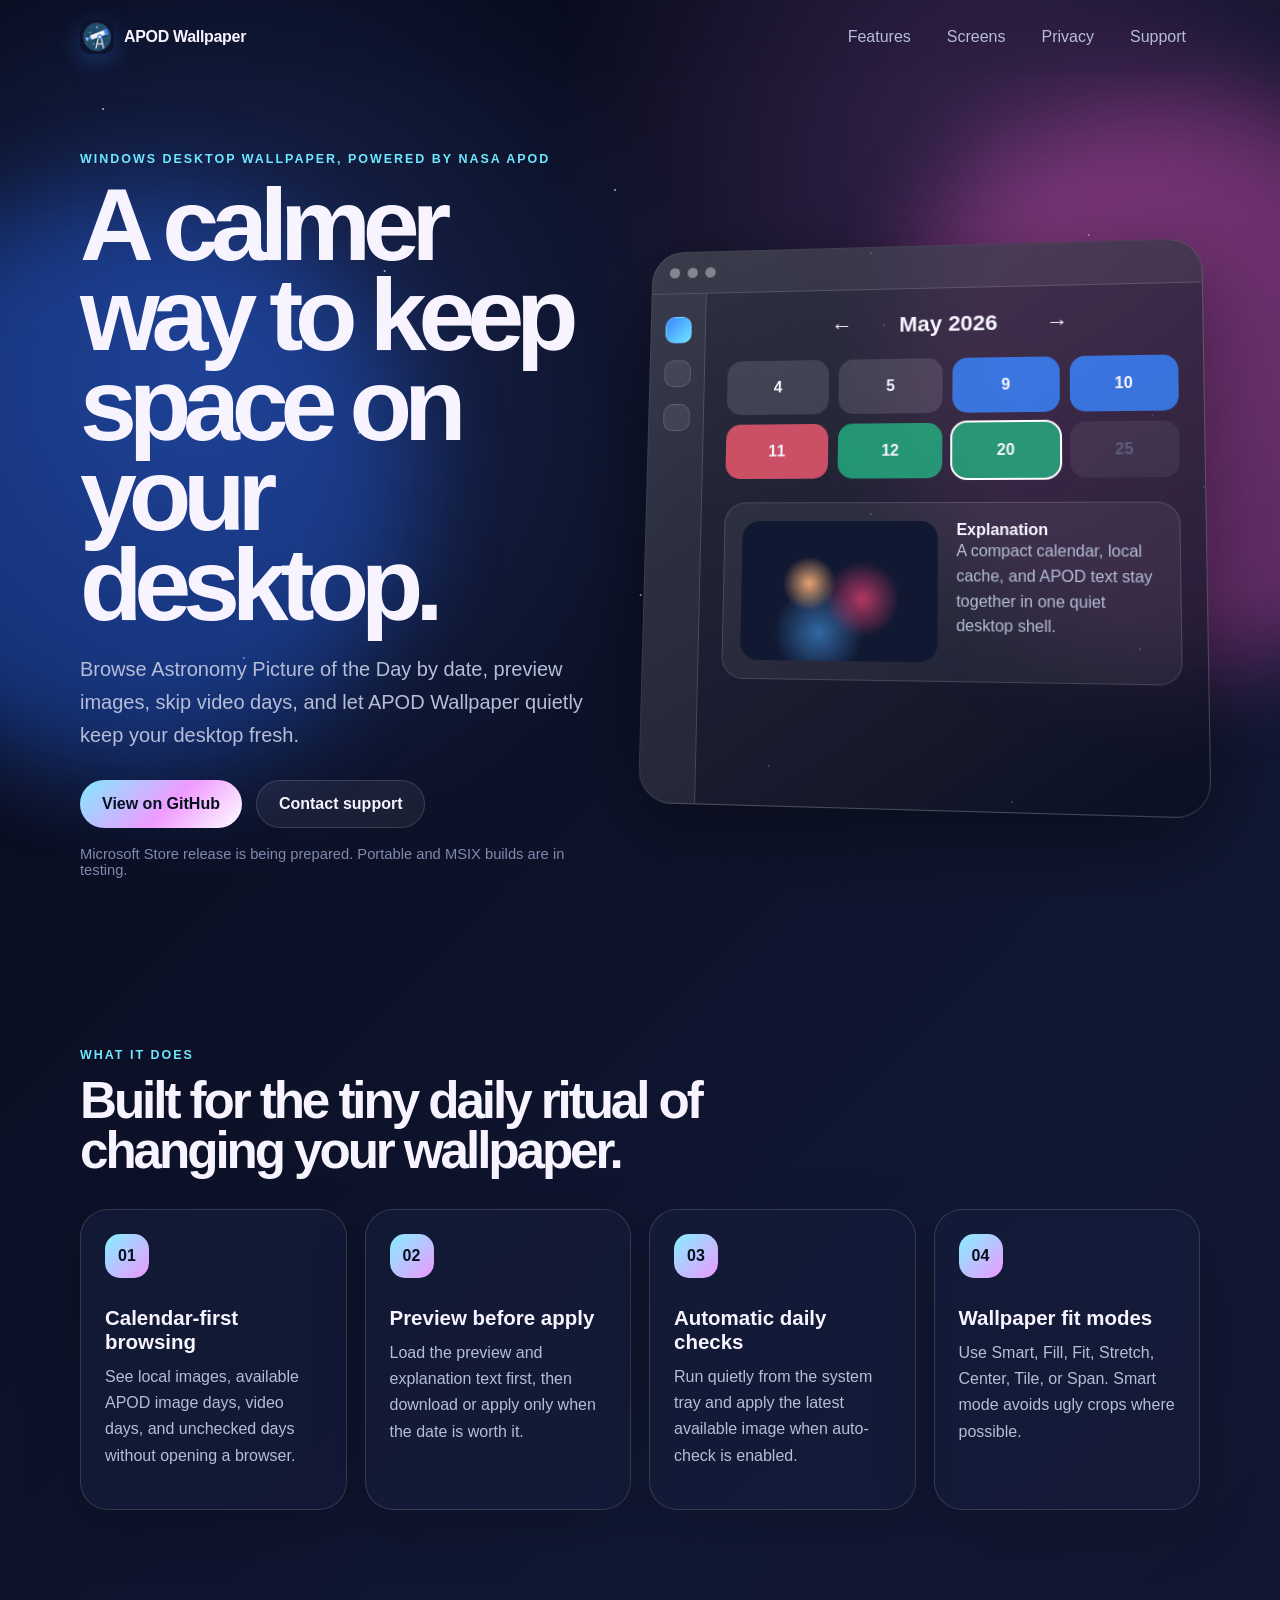
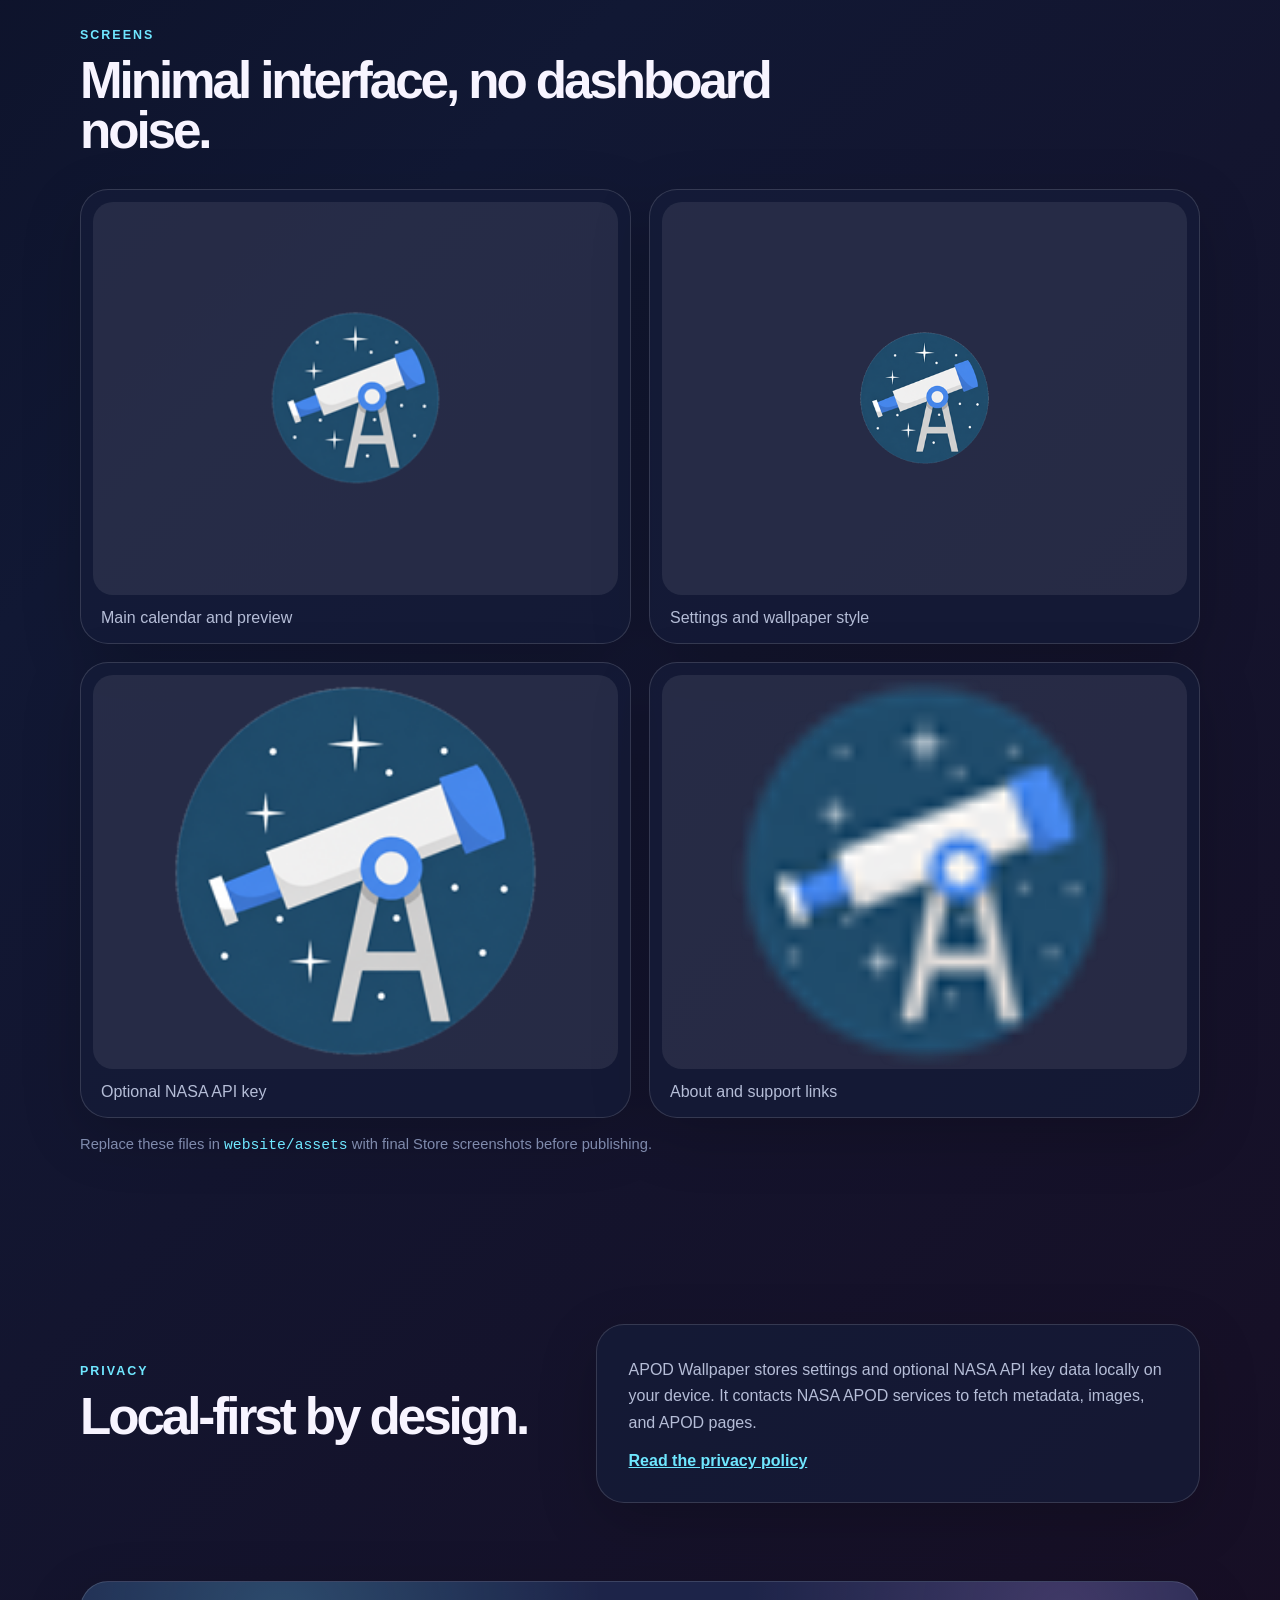
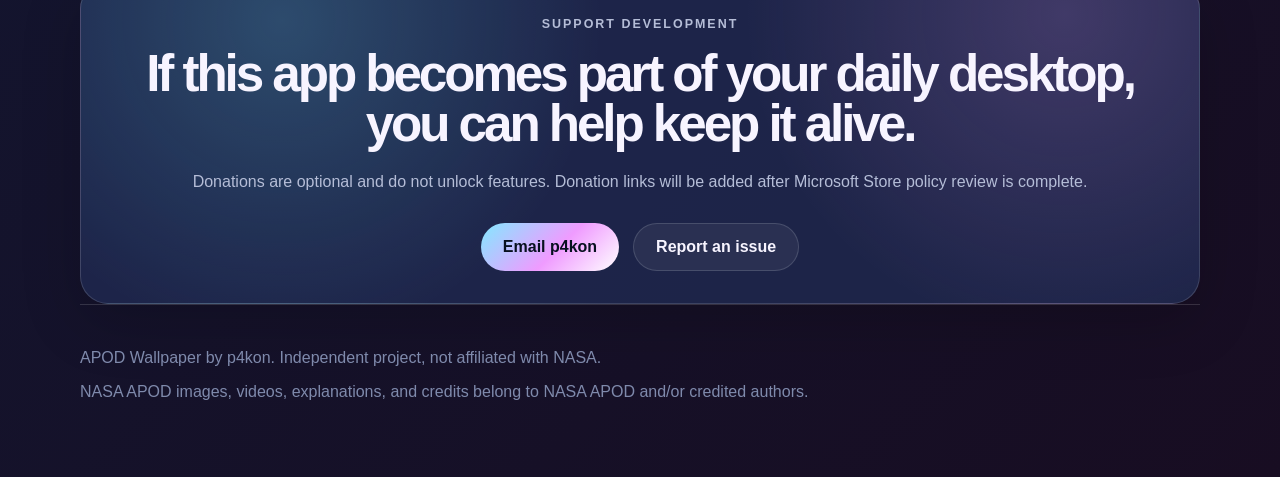
==== website/index.html @ d49de087 "Add APOD Wallpaper landing page" ====
<!doctype html>
<html lang="en">
<head>
  <meta charset="utf-8">
  <meta name="viewport" content="width=device-width, initial-scale=1">
  <meta name="description" content="APOD Wallpaper is a compact Windows app for previewing, downloading, and applying NASA Astronomy Picture of the Day images as desktop wallpaper.">
  <meta name="theme-color" content="#090d1f">
  <title>APOD Wallpaper by p4kon</title>
  <link rel="icon" href="assets/app-icon.png">
  <link rel="stylesheet" href="styles.css">
</head>
<body>
  <div class="sky" aria-hidden="true">
    <span class="star star-a"></span>
    <span class="star star-b"></span>
    <span class="star star-c"></span>
    <span class="nebula nebula-blue"></span>
    <span class="nebula nebula-rose"></span>
  </div>

  <header class="site-header">
    <a class="brand" href="#top" aria-label="APOD Wallpaper home">
      <img src="assets/app-icon.png" alt="" width="34" height="34">
      <span>APOD Wallpaper</span>
    </a>
    <nav class="nav" aria-label="Primary navigation">
      <a href="#features">Features</a>
      <a href="#screens">Screens</a>
      <a href="#privacy">Privacy</a>
      <a href="#support">Support</a>
    </nav>
  </header>

  <main id="top">
    <section class="hero section">
      <div class="hero-copy">
        <p class="eyebrow">Windows desktop wallpaper, powered by NASA APOD</p>
        <h1>A calmer way to keep space on your desktop.</h1>
        <p class="lead">
          Browse Astronomy Picture of the Day by date, preview images, skip video days,
          and let APOD Wallpaper quietly keep your desktop fresh.
        </p>
        <div class="actions">
          <a class="button primary" href="https://github.com/p4kon/apod_wallpaper">View on GitHub</a>
          <a class="button ghost" href="mailto:p4kon1@gmail.com?subject=APOD%20Wallpaper%20support">Contact support</a>
        </div>
        <p class="microcopy">Microsoft Store release is being prepared. Portable and MSIX builds are in testing.</p>
      </div>

      <div class="app-preview" aria-label="APOD Wallpaper app preview">
        <div class="window-chrome">
          <span></span><span></span><span></span>
        </div>
        <div class="mock-app">
          <aside>
            <span class="nav-dot active"></span>
            <span class="nav-dot"></span>
            <span class="nav-dot"></span>
          </aside>
          <section class="mock-content">
            <div class="month-row">
              <span>&larr;</span>
              <strong>May 2026</strong>
              <span>&rarr;</span>
            </div>
            <div class="calendar-grid" aria-hidden="true">
              <span class="day muted">4</span>
              <span class="day muted">5</span>
              <span class="day blue">9</span>
              <span class="day blue">10</span>
              <span class="day red">11</span>
              <span class="day green">12</span>
              <span class="day green selected">20</span>
              <span class="day future">25</span>
            </div>
            <div class="preview-card">
              <div class="preview-image"></div>
              <div>
                <b>Explanation</b>
                <p>A compact calendar, local cache, and APOD text stay together in one quiet desktop shell.</p>
              </div>
            </div>
          </section>
        </div>
      </div>
    </section>

    <section id="features" class="section feature-section">
      <div class="section-heading">
        <p class="eyebrow">What it does</p>
        <h2>Built for the tiny daily ritual of changing your wallpaper.</h2>
      </div>
      <div class="features">
        <article>
          <span class="icon">01</span>
          <h3>Calendar-first browsing</h3>
          <p>See local images, available APOD image days, video days, and unchecked days without opening a browser.</p>
        </article>
        <article>
          <span class="icon">02</span>
          <h3>Preview before apply</h3>
          <p>Load the preview and explanation text first, then download or apply only when the date is worth it.</p>
        </article>
        <article>
          <span class="icon">03</span>
          <h3>Automatic daily checks</h3>
          <p>Run quietly from the system tray and apply the latest available image when auto-check is enabled.</p>
        </article>
        <article>
          <span class="icon">04</span>
          <h3>Wallpaper fit modes</h3>
          <p>Use Smart, Fill, Fit, Stretch, Center, Tile, or Span. Smart mode avoids ugly crops where possible.</p>
        </article>
      </div>
    </section>

    <section id="screens" class="section screenshots">
      <div class="section-heading">
        <p class="eyebrow">Screens</p>
        <h2>Minimal interface, no dashboard noise.</h2>
      </div>
      <div class="screen-grid">
        <figure>
          <img src="assets/screenshot-main.png" alt="APOD Wallpaper calendar screen">
          <figcaption>Main calendar and preview</figcaption>
        </figure>
        <figure>
          <img src="assets/screenshot-settings.png" alt="APOD Wallpaper settings screen">
          <figcaption>Settings and wallpaper style</figcaption>
        </figure>
        <figure>
          <img src="assets/screenshot-api-key.png" alt="NASA API key dialog">
          <figcaption>Optional NASA API key</figcaption>
        </figure>
        <figure>
          <img src="assets/screenshot-about.png" alt="About screen">
          <figcaption>About and support links</figcaption>
        </figure>
      </div>
      <p class="microcopy">Replace these files in <code>website/assets</code> with final Store screenshots before publishing.</p>
    </section>

    <section id="privacy" class="section split">
      <div>
        <p class="eyebrow">Privacy</p>
        <h2>Local-first by design.</h2>
      </div>
      <div class="panel">
        <p>
          APOD Wallpaper stores settings and optional NASA API key data locally on your device.
          It contacts NASA APOD services to fetch metadata, images, and APOD pages.
        </p>
        <a href="https://github.com/p4kon/apod_wallpaper/blob/main/PRIVACY.md">Read the privacy policy</a>
      </div>
    </section>

    <section id="support" class="section support-card">
      <p class="eyebrow">Support development</p>
      <h2>If this app becomes part of your daily desktop, you can help keep it alive.</h2>
      <p>
        Donations are optional and do not unlock features. Donation links will be added after
        Microsoft Store policy review is complete.
      </p>
      <div class="actions">
        <a class="button primary" href="mailto:p4kon1@gmail.com?subject=APOD%20Wallpaper">Email p4kon</a>
        <a class="button ghost" href="https://github.com/p4kon/apod_wallpaper/issues">Report an issue</a>
      </div>
    </section>
  </main>

  <footer class="footer">
    <p>APOD Wallpaper by p4kon. Independent project, not affiliated with NASA.</p>
    <p>NASA APOD images, videos, explanations, and credits belong to NASA APOD and/or credited authors.</p>
  </footer>

  <script src="main.js"></script>
</body>
</html>
---- website/styles.css ----
:root {
  color-scheme: dark;
  --bg: #070a19;
  --bg-soft: rgba(16, 22, 45, 0.78);
  --card: rgba(22, 29, 58, 0.72);
  --card-strong: rgba(30, 39, 77, 0.9);
  --text: #f7f4ff;
  --muted: #b5bdd7;
  --soft: #7f8aac;
  --line: rgba(255, 255, 255, 0.14);
  --blue: #3a86ff;
  --green: #23c18a;
  --red: #ff5d73;
  --pink: #e59af2;
  --cyan: #6fe7ff;
  --shadow: 0 26px 80px rgba(0, 0, 0, 0.4);
  --radius: 28px;
  font-family: "Segoe UI", "Aptos", "Trebuchet MS", sans-serif;
}

* {
  box-sizing: border-box;
}

html {
  scroll-behavior: smooth;
}

body {
  min-height: 100vh;
  margin: 0;
  color: var(--text);
  background:
    radial-gradient(circle at 15% 10%, rgba(78, 127, 255, 0.28), transparent 32rem),
    radial-gradient(circle at 78% 4%, rgba(231, 113, 226, 0.2), transparent 28rem),
    linear-gradient(135deg, #060817 0%, #111834 45%, #180d22 100%);
  overflow-x: hidden;
}

a {
  color: inherit;
}

.sky {
  position: fixed;
  inset: 0;
  z-index: -1;
  pointer-events: none;
  overflow: hidden;
}

.star,
.nebula {
  position: absolute;
  display: block;
}

.star {
  width: 2px;
  height: 2px;
  border-radius: 999px;
  background: white;
  box-shadow:
    22vw 18vh 0 #fff,
    40vw 9vh 0 #d9f0ff,
    61vw 24vh 0 #fff,
    77vw 14vh 0 #f8d9ff,
    86vw 42vh 0 #fff,
    11vw 61vh 0 #d9f0ff,
    52vw 73vh 0 #fff,
    93vw 78vh 0 #fff;
  animation: twinkle 4.8s ease-in-out infinite;
  opacity: 0.7;
}

.star-a { left: 8%; top: 12%; }
.star-b { left: 28%; top: 48%; animation-delay: 1.4s; }
.star-c { left: 68%; top: 28%; animation-delay: 2.2s; }

.nebula {
  width: 36rem;
  height: 36rem;
  border-radius: 999px;
  filter: blur(48px);
  opacity: 0.35;
}

.nebula-blue {
  left: -10rem;
  top: 12rem;
  background: #246bff;
}

.nebula-rose {
  right: -12rem;
  top: 6rem;
  background: #ff5ad1;
}

.site-header {
  position: sticky;
  top: 0;
  z-index: 20;
  display: flex;
  align-items: center;
  justify-content: space-between;
  width: min(1120px, calc(100% - 32px));
  margin: 0 auto;
  padding: 18px 0;
  backdrop-filter: blur(16px);
}

.brand,
.nav {
  display: flex;
  align-items: center;
}

.brand {
  gap: 10px;
  text-decoration: none;
  font-weight: 800;
  letter-spacing: -0.02em;
}

.brand img {
  border-radius: 10px;
  box-shadow: 0 8px 24px rgba(58, 134, 255, 0.28);
}

.nav {
  gap: 8px;
}

.nav a {
  padding: 9px 13px;
  color: var(--muted);
  text-decoration: none;
  border: 1px solid transparent;
  border-radius: 999px;
}

.nav a:hover {
  color: var(--text);
  border-color: var(--line);
  background: rgba(255, 255, 255, 0.06);
}

.section {
  width: min(1120px, calc(100% - 32px));
  margin: 0 auto;
  padding: 78px 0;
}

.hero {
  display: grid;
  grid-template-columns: minmax(0, 0.95fr) minmax(420px, 1.05fr);
  gap: 48px;
  align-items: center;
  min-height: calc(100vh - 82px);
}

.eyebrow {
  margin: 0 0 14px;
  color: var(--cyan);
  font-size: 0.78rem;
  font-weight: 800;
  letter-spacing: 0.16em;
  text-transform: uppercase;
}

h1,
h2,
h3,
p {
  margin-top: 0;
}

h1 {
  max-width: 760px;
  margin-bottom: 22px;
  font-size: clamp(3.2rem, 8vw, 7.4rem);
  line-height: 0.88;
  letter-spacing: -0.08em;
}

h2 {
  margin-bottom: 20px;
  font-size: clamp(2rem, 4vw, 4rem);
  line-height: 0.98;
  letter-spacing: -0.06em;
}

h3 {
  margin-bottom: 10px;
  font-size: 1.28rem;
}

.lead {
  max-width: 620px;
  color: var(--muted);
  font-size: 1.25rem;
  line-height: 1.65;
}

.actions {
  display: flex;
  flex-wrap: wrap;
  gap: 14px;
  margin-top: 28px;
}

.button {
  display: inline-flex;
  align-items: center;
  justify-content: center;
  min-height: 48px;
  padding: 0 22px;
  font-weight: 800;
  text-decoration: none;
  border-radius: 999px;
  transition: transform 180ms ease, border-color 180ms ease, background 180ms ease;
}

.button:hover {
  transform: translateY(-2px);
}

.button.primary {
  color: #07101f;
  background: linear-gradient(135deg, #83e9ff, #ef9bff 55%, #ffffff);
}

.button.ghost {
  color: var(--text);
  border: 1px solid var(--line);
  background: rgba(255, 255, 255, 0.06);
}

.microcopy {
  margin-top: 18px;
  color: var(--soft);
  font-size: 0.92rem;
}

.app-preview {
  border: 1px solid rgba(255, 255, 255, 0.16);
  border-radius: 34px;
  background:
    linear-gradient(145deg, rgba(255, 255, 255, 0.14), transparent),
    rgba(9, 12, 28, 0.68);
  box-shadow: var(--shadow);
  overflow: hidden;
  transform: perspective(900px) rotateY(-5deg) rotateX(4deg);
}

.window-chrome {
  display: flex;
  gap: 8px;
  padding: 16px 18px;
  border-bottom: 1px solid var(--line);
  background: rgba(255, 255, 255, 0.05);
}

.window-chrome span {
  width: 11px;
  height: 11px;
  border-radius: 999px;
  background: rgba(255, 255, 255, 0.38);
}

.mock-app {
  display: grid;
  grid-template-columns: 58px 1fr;
  min-height: 520px;
}

.mock-app aside {
  display: flex;
  flex-direction: column;
  gap: 18px;
  align-items: center;
  padding-top: 24px;
  border-right: 1px solid var(--line);
  background: rgba(255, 255, 255, 0.05);
}

.nav-dot {
  width: 28px;
  height: 28px;
  border-radius: 10px;
  border: 1px solid var(--line);
  background: rgba(255, 255, 255, 0.08);
}

.nav-dot.active {
  background: linear-gradient(135deg, var(--blue), var(--cyan));
}

.mock-content {
  padding: 24px;
}

.month-row {
  display: flex;
  align-items: center;
  justify-content: center;
  gap: 48px;
  margin-bottom: 22px;
  font-size: 1.4rem;
}

.calendar-grid {
  display: grid;
  grid-template-columns: repeat(4, 1fr);
  gap: 10px;
}

.day {
  display: grid;
  min-height: 56px;
  place-items: center;
  border-radius: 15px;
  font-weight: 800;
  background: rgba(255, 255, 255, 0.12);
}

.day.blue { background: rgba(58, 134, 255, 0.82); }
.day.green { background: rgba(35, 193, 138, 0.72); }
.day.red { background: rgba(255, 93, 115, 0.76); }
.day.future { color: var(--soft); opacity: 0.55; }
.day.selected { outline: 2px solid white; }

.preview-card {
  display: grid;
  grid-template-columns: 1fr 1fr;
  gap: 18px;
  margin-top: 24px;
  padding: 18px;
  border: 1px solid var(--line);
  border-radius: 22px;
  background: rgba(255, 255, 255, 0.06);
}

.preview-image {
  min-height: 140px;
  border-radius: 18px;
  background:
    radial-gradient(circle at 35% 45%, rgba(255, 180, 120, 0.9), transparent 18%),
    radial-gradient(circle at 62% 56%, rgba(255, 70, 122, 0.68), transparent 26%),
    radial-gradient(circle at 40% 80%, rgba(77, 170, 255, 0.55), transparent 28%),
    #111831;
}

.preview-card p {
  color: var(--muted);
  line-height: 1.55;
}

.section-heading {
  max-width: 760px;
  margin-bottom: 32px;
}

.features,
.screen-grid {
  display: grid;
  grid-template-columns: repeat(4, 1fr);
  gap: 18px;
}

.features article,
.panel,
.support-card,
.screen-grid figure {
  border: 1px solid var(--line);
  border-radius: var(--radius);
  background: var(--card);
  box-shadow: 0 18px 60px rgba(0, 0, 0, 0.18);
}

.features article {
  padding: 24px;
}

.features p,
.panel p,
.support-card p {
  color: var(--muted);
  line-height: 1.65;
}

.icon {
  display: inline-grid;
  width: 44px;
  height: 44px;
  margin-bottom: 28px;
  place-items: center;
  color: #07101f;
  font-weight: 900;
  border-radius: 15px;
  background: linear-gradient(135deg, #84efff, #ee98ff);
}

.screenshots {
  padding-top: 40px;
}

.screen-grid {
  grid-template-columns: repeat(2, 1fr);
}

.screen-grid figure {
  margin: 0;
  padding: 12px;
}

.screen-grid img {
  display: block;
  width: 100%;
  aspect-ratio: 4 / 3;
  object-fit: cover;
  border-radius: 20px;
  background: rgba(255, 255, 255, 0.08);
}

.screen-grid figcaption {
  padding: 14px 8px 4px;
  color: var(--muted);
}

.split {
  display: grid;
  grid-template-columns: 0.8fr 1fr;
  gap: 32px;
  align-items: center;
}

.panel,
.support-card {
  padding: 32px;
}

.panel a {
  color: var(--cyan);
  font-weight: 800;
}

.support-card {
  text-align: center;
  background:
    radial-gradient(circle at 18% 12%, rgba(111, 231, 255, 0.2), transparent 20rem),
    radial-gradient(circle at 88% 10%, rgba(229, 154, 242, 0.18), transparent 20rem),
    var(--card-strong);
}

.support-card .actions {
  justify-content: center;
}

.footer {
  width: min(1120px, calc(100% - 32px));
  margin: 0 auto;
  padding: 44px 0 60px;
  color: var(--soft);
  border-top: 1px solid var(--line);
}

code {
  color: var(--cyan);
}

@keyframes twinkle {
  0%, 100% { opacity: 0.35; transform: scale(1); }
  50% { opacity: 0.9; transform: scale(1.8); }
}

@media (max-width: 980px) {
  .hero,
  .split {
    grid-template-columns: 1fr;
  }

  .app-preview {
    transform: none;
  }

  .features {
    grid-template-columns: repeat(2, 1fr);
  }
}

@media (max-width: 720px) {
  .site-header {
    align-items: flex-start;
    gap: 12px;
    flex-direction: column;
  }

  .nav {
    flex-wrap: wrap;
  }

  .section {
    padding: 48px 0;
  }

  .hero {
    min-height: auto;
  }

  .features,
  .screen-grid {
    grid-template-columns: 1fr;
  }

  .mock-app {
    grid-template-columns: 44px 1fr;
  }

  .mock-content {
    padding: 16px;
  }

  .preview-card {
    grid-template-columns: 1fr;
  }
}

@media (prefers-reduced-motion: reduce) {
  *,
  *::before,
  *::after {
    scroll-behavior: auto !important;
    animation-duration: 0.01ms !important;
    animation-iteration-count: 1 !important;
    transition-duration: 0.01ms !important;
  }
}
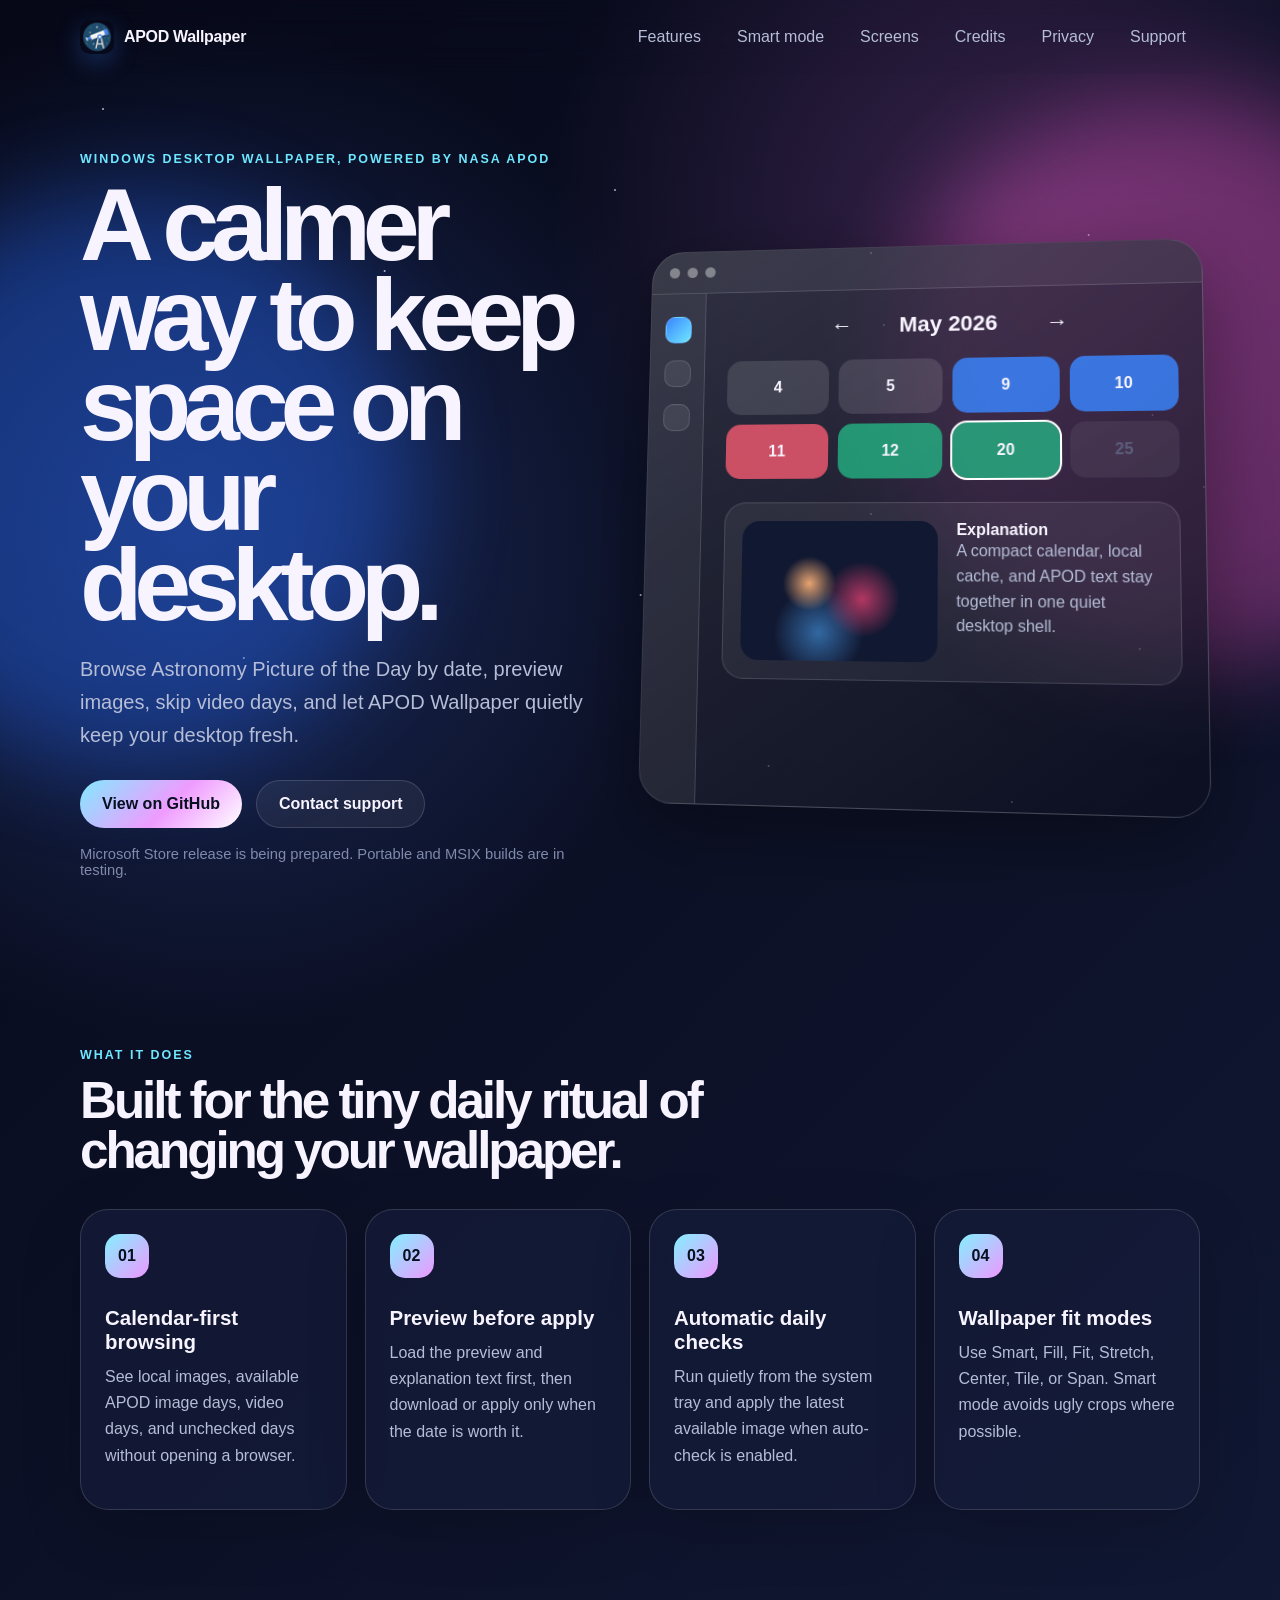
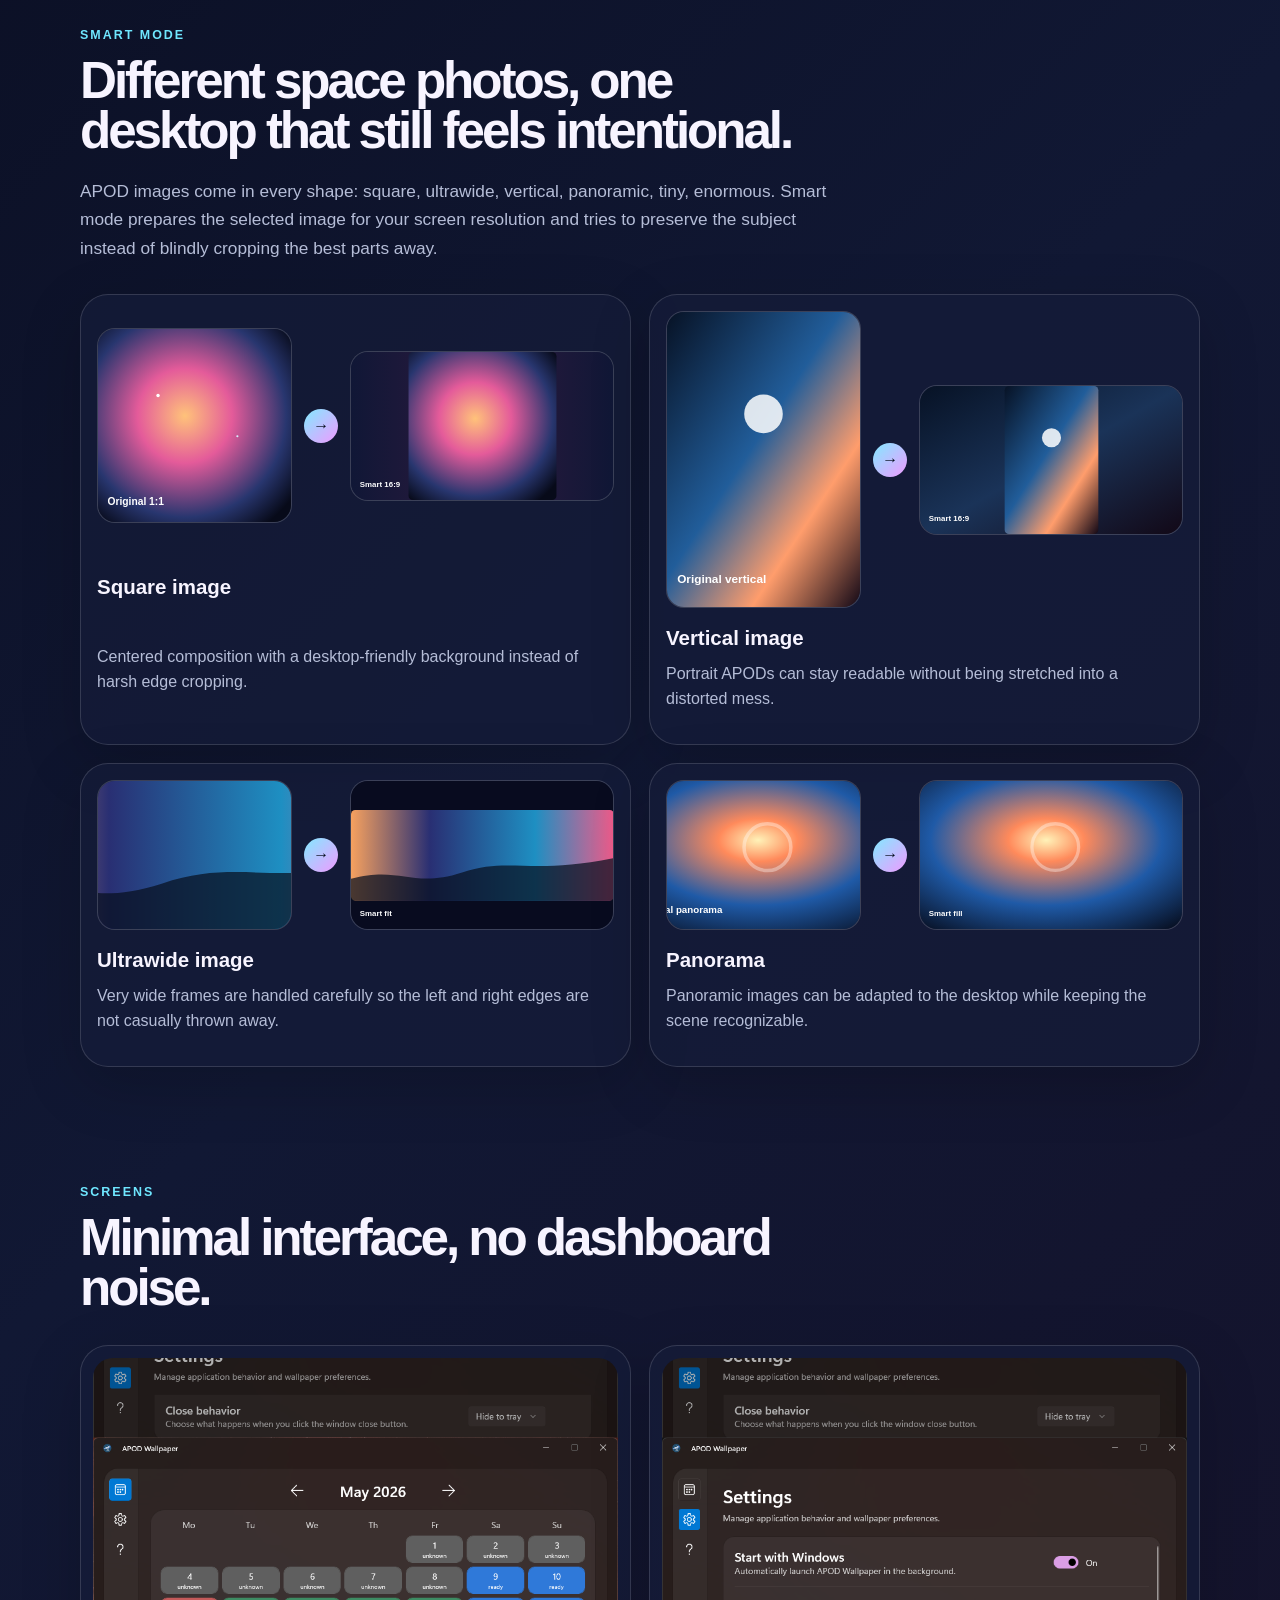
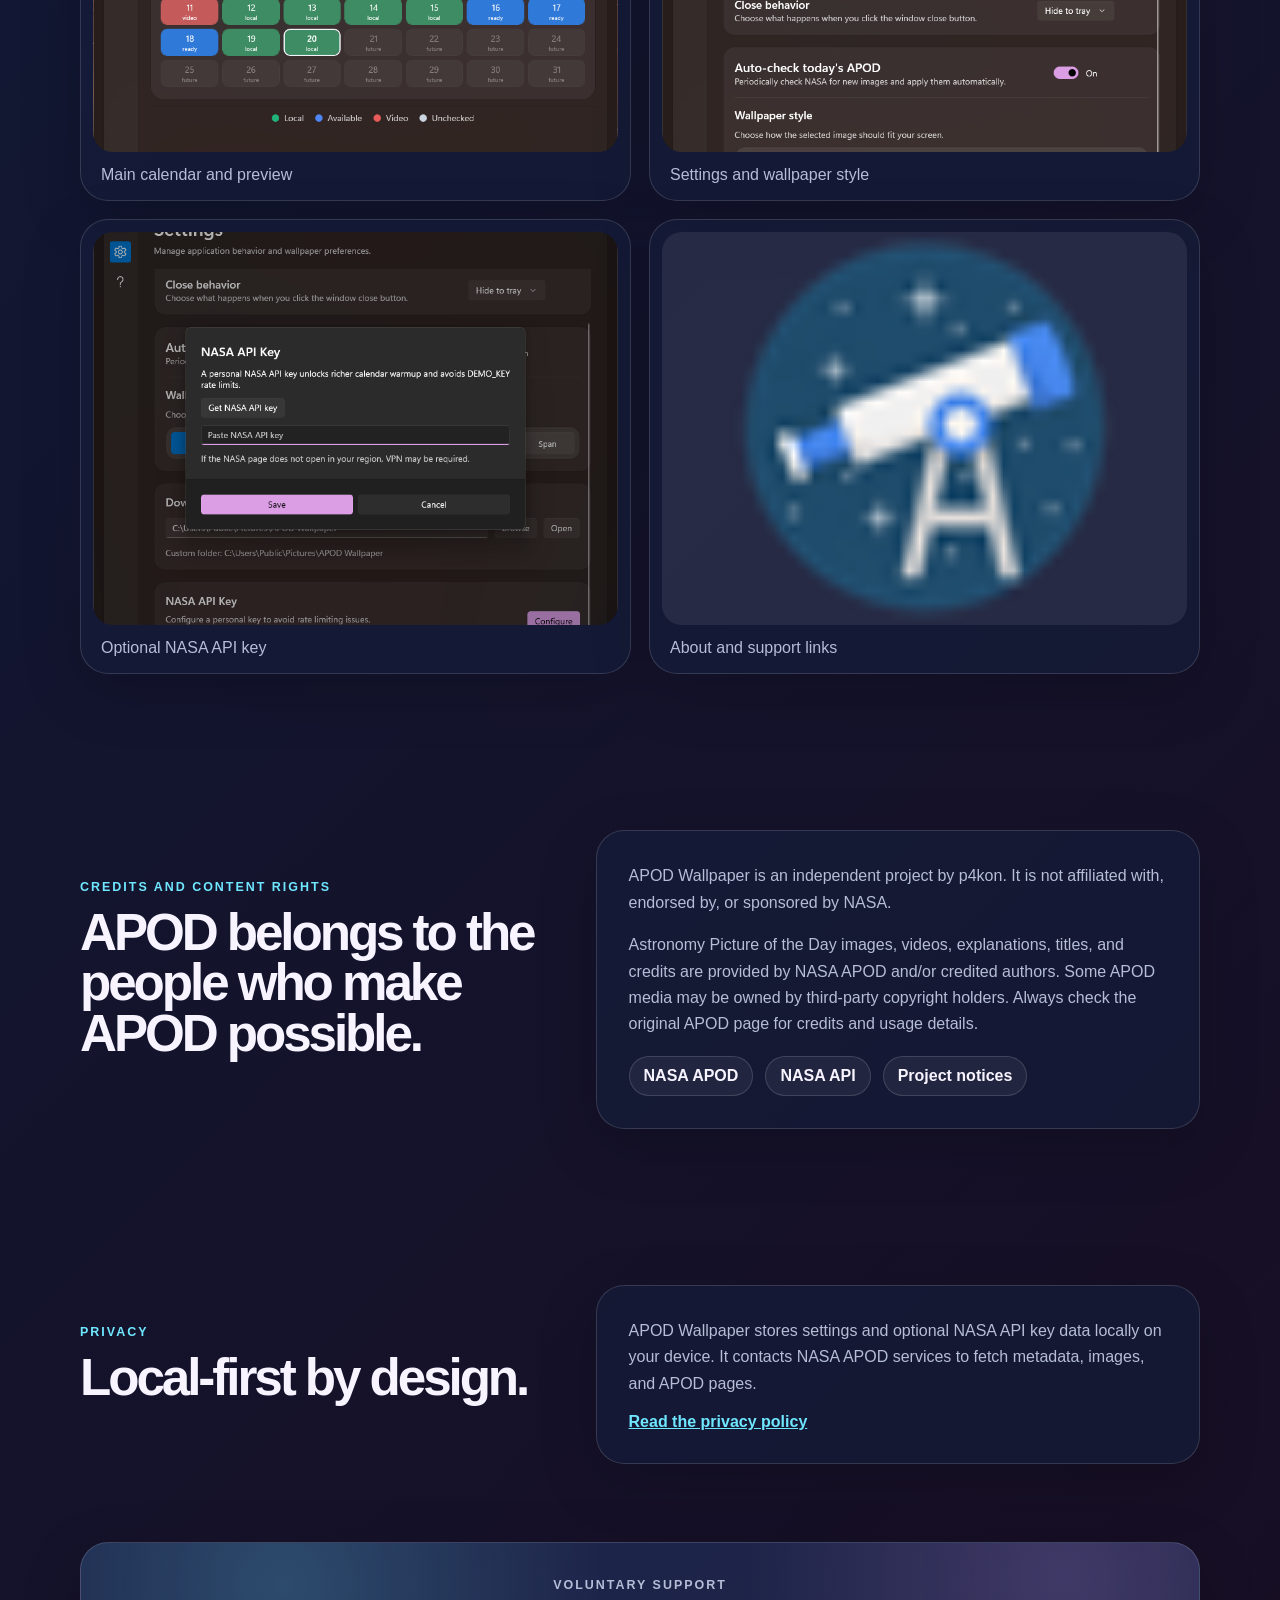
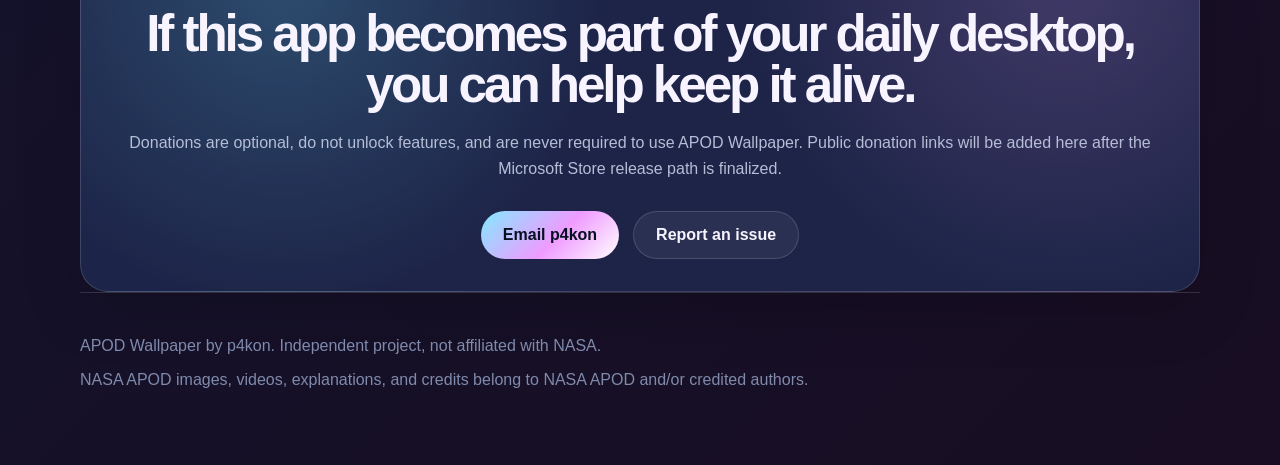
==== commit e2d85566: "Polish website content" ====
--- a/website/index.html
+++ b/website/index.html
@@ -25,7 +25,9 @@
     </a>
     <nav class="nav" aria-label="Primary navigation">
       <a href="#features">Features</a>
+      <a href="#smart">Smart mode</a>
       <a href="#screens">Screens</a>
+      <a href="#credits">Credits</a>
       <a href="#privacy">Privacy</a>
       <a href="#support">Support</a>
     </nav>
@@ -114,6 +116,49 @@
       </div>
     </section>
 
+    <section id="smart" class="section smart-section">
+      <div class="section-heading">
+        <p class="eyebrow">Smart mode</p>
+        <h2>Different space photos, one desktop that still feels intentional.</h2>
+        <p class="lead compact">
+          APOD images come in every shape: square, ultrawide, vertical, panoramic, tiny,
+          enormous. Smart mode prepares the selected image for your screen resolution and
+          tries to preserve the subject instead of blindly cropping the best parts away.
+        </p>
+      </div>
+
+      <div class="smart-grid">
+        <article class="smart-card">
+          <img src="assets/smart-original-1.svg" alt="Original square APOD example">
+          <div class="smart-arrow" aria-hidden="true">→</div>
+          <img src="assets/smart-desktop-1.svg" alt="Smart wallpaper result example">
+          <h3>Square image</h3>
+          <p>Centered composition with a desktop-friendly background instead of harsh edge cropping.</p>
+        </article>
+        <article class="smart-card">
+          <img src="assets/smart-original-2.svg" alt="Original vertical APOD example">
+          <div class="smart-arrow" aria-hidden="true">→</div>
+          <img src="assets/smart-desktop-2.svg" alt="Smart wallpaper result example">
+          <h3>Vertical image</h3>
+          <p>Portrait APODs can stay readable without being stretched into a distorted mess.</p>
+        </article>
+        <article class="smart-card">
+          <img src="assets/smart-original-3.svg" alt="Original ultrawide APOD example">
+          <div class="smart-arrow" aria-hidden="true">→</div>
+          <img src="assets/smart-desktop-3.svg" alt="Smart wallpaper result example">
+          <h3>Ultrawide image</h3>
+          <p>Very wide frames are handled carefully so the left and right edges are not casually thrown away.</p>
+        </article>
+        <article class="smart-card">
+          <img src="assets/smart-original-4.svg" alt="Original panoramic APOD example">
+          <div class="smart-arrow" aria-hidden="true">→</div>
+          <img src="assets/smart-desktop-4.svg" alt="Smart wallpaper result example">
+          <h3>Panorama</h3>
+          <p>Panoramic images can be adapted to the desktop while keeping the scene recognizable.</p>
+        </article>
+      </div>
+    </section>
+
     <section id="screens" class="section screenshots">
       <div class="section-heading">
         <p class="eyebrow">Screens</p>
@@ -137,7 +182,30 @@
           <figcaption>About and support links</figcaption>
         </figure>
       </div>
-      <p class="microcopy">Replace these files in <code>website/assets</code> with final Store screenshots before publishing.</p>
+    </section>
+
+    <section id="credits" class="section split">
+      <div>
+        <p class="eyebrow">Credits and content rights</p>
+        <h2>APOD belongs to the people who make APOD possible.</h2>
+      </div>
+      <div class="panel">
+        <p>
+          APOD Wallpaper is an independent project by p4kon. It is not affiliated with,
+          endorsed by, or sponsored by NASA.
+        </p>
+        <p>
+          Astronomy Picture of the Day images, videos, explanations, titles, and credits
+          are provided by NASA APOD and/or credited authors. Some APOD media may be owned
+          by third-party copyright holders. Always check the original APOD page for credits
+          and usage details.
+        </p>
+        <div class="inline-links">
+          <a href="https://apod.nasa.gov/apod/">NASA APOD</a>
+          <a href="https://api.nasa.gov/">NASA API</a>
+          <a href="https://github.com/p4kon/apod_wallpaper/blob/main/NOTICE.md">Project notices</a>
+        </div>
+      </div>
     </section>
 
     <section id="privacy" class="section split">
@@ -155,11 +223,11 @@
     </section>
 
     <section id="support" class="section support-card">
-      <p class="eyebrow">Support development</p>
+      <p class="eyebrow">Voluntary support</p>
       <h2>If this app becomes part of your daily desktop, you can help keep it alive.</h2>
       <p>
-        Donations are optional and do not unlock features. Donation links will be added after
-        Microsoft Store policy review is complete.
+        Donations are optional, do not unlock features, and are never required to use APOD Wallpaper.
+        Public donation links will be added here after the Microsoft Store release path is finalized.
       </p>
       <div class="actions">
         <a class="button primary" href="mailto:p4kon1@gmail.com?subject=APOD%20Wallpaper">Email p4kon</a>
--- a/website/styles.css
+++ b/website/styles.css
@@ -203,6 +203,11 @@
   line-height: 1.65;
 }
 
+.lead.compact {
+  max-width: 820px;
+  font-size: 1.08rem;
+}
+
 .actions {
   display: flex;
   flex-wrap: wrap;
@@ -363,7 +368,8 @@
 }
 
 .features,
-.screen-grid {
+.screen-grid,
+.smart-grid {
   display: grid;
   grid-template-columns: repeat(4, 1fr);
   gap: 18px;
@@ -372,7 +378,8 @@
 .features article,
 .panel,
 .support-card,
-.screen-grid figure {
+.screen-grid figure,
+.smart-card {
   border: 1px solid var(--line);
   border-radius: var(--radius);
   background: var(--card);
@@ -406,6 +413,57 @@
   padding-top: 40px;
 }
 
+.smart-section {
+  padding-top: 40px;
+}
+
+.smart-grid {
+  grid-template-columns: repeat(2, 1fr);
+}
+
+.smart-card {
+  display: grid;
+  grid-template-columns: 1fr auto 1.35fr;
+  gap: 12px;
+  align-items: center;
+  padding: 16px;
+}
+
+.smart-card img {
+  display: block;
+  width: 100%;
+  min-height: 150px;
+  object-fit: cover;
+  border: 1px solid rgba(255, 255, 255, 0.12);
+  border-radius: 18px;
+  background: rgba(255, 255, 255, 0.06);
+}
+
+.smart-card h3,
+.smart-card p {
+  grid-column: 1 / -1;
+}
+
+.smart-card h3 {
+  margin: 6px 0 0;
+}
+
+.smart-card p {
+  color: var(--muted);
+  line-height: 1.55;
+}
+
+.smart-arrow {
+  display: grid;
+  width: 34px;
+  height: 34px;
+  place-items: center;
+  color: #07101f;
+  font-weight: 900;
+  border-radius: 999px;
+  background: linear-gradient(135deg, #83e9ff, #ef9bff);
+}
+
 .screen-grid {
   grid-template-columns: repeat(2, 1fr);
 }
@@ -446,6 +504,22 @@
   font-weight: 800;
 }
 
+.inline-links {
+  display: flex;
+  flex-wrap: wrap;
+  gap: 12px;
+  margin-top: 18px;
+}
+
+.inline-links a {
+  padding: 10px 14px;
+  color: var(--text);
+  text-decoration: none;
+  border: 1px solid var(--line);
+  border-radius: 999px;
+  background: rgba(255, 255, 255, 0.06);
+}
+
 .support-card {
   text-align: center;
   background:
@@ -488,6 +562,10 @@
   .features {
     grid-template-columns: repeat(2, 1fr);
   }
+
+  .smart-grid {
+    grid-template-columns: 1fr;
+  }
 }
 
 @media (max-width: 720px) {
@@ -510,8 +588,18 @@
   }
 
   .features,
-  .screen-grid {
+  .screen-grid,
+  .smart-grid {
     grid-template-columns: 1fr;
+  }
+
+  .smart-card {
+    grid-template-columns: 1fr;
+  }
+
+  .smart-arrow {
+    justify-self: center;
+    transform: rotate(90deg);
   }
 
   .mock-app {
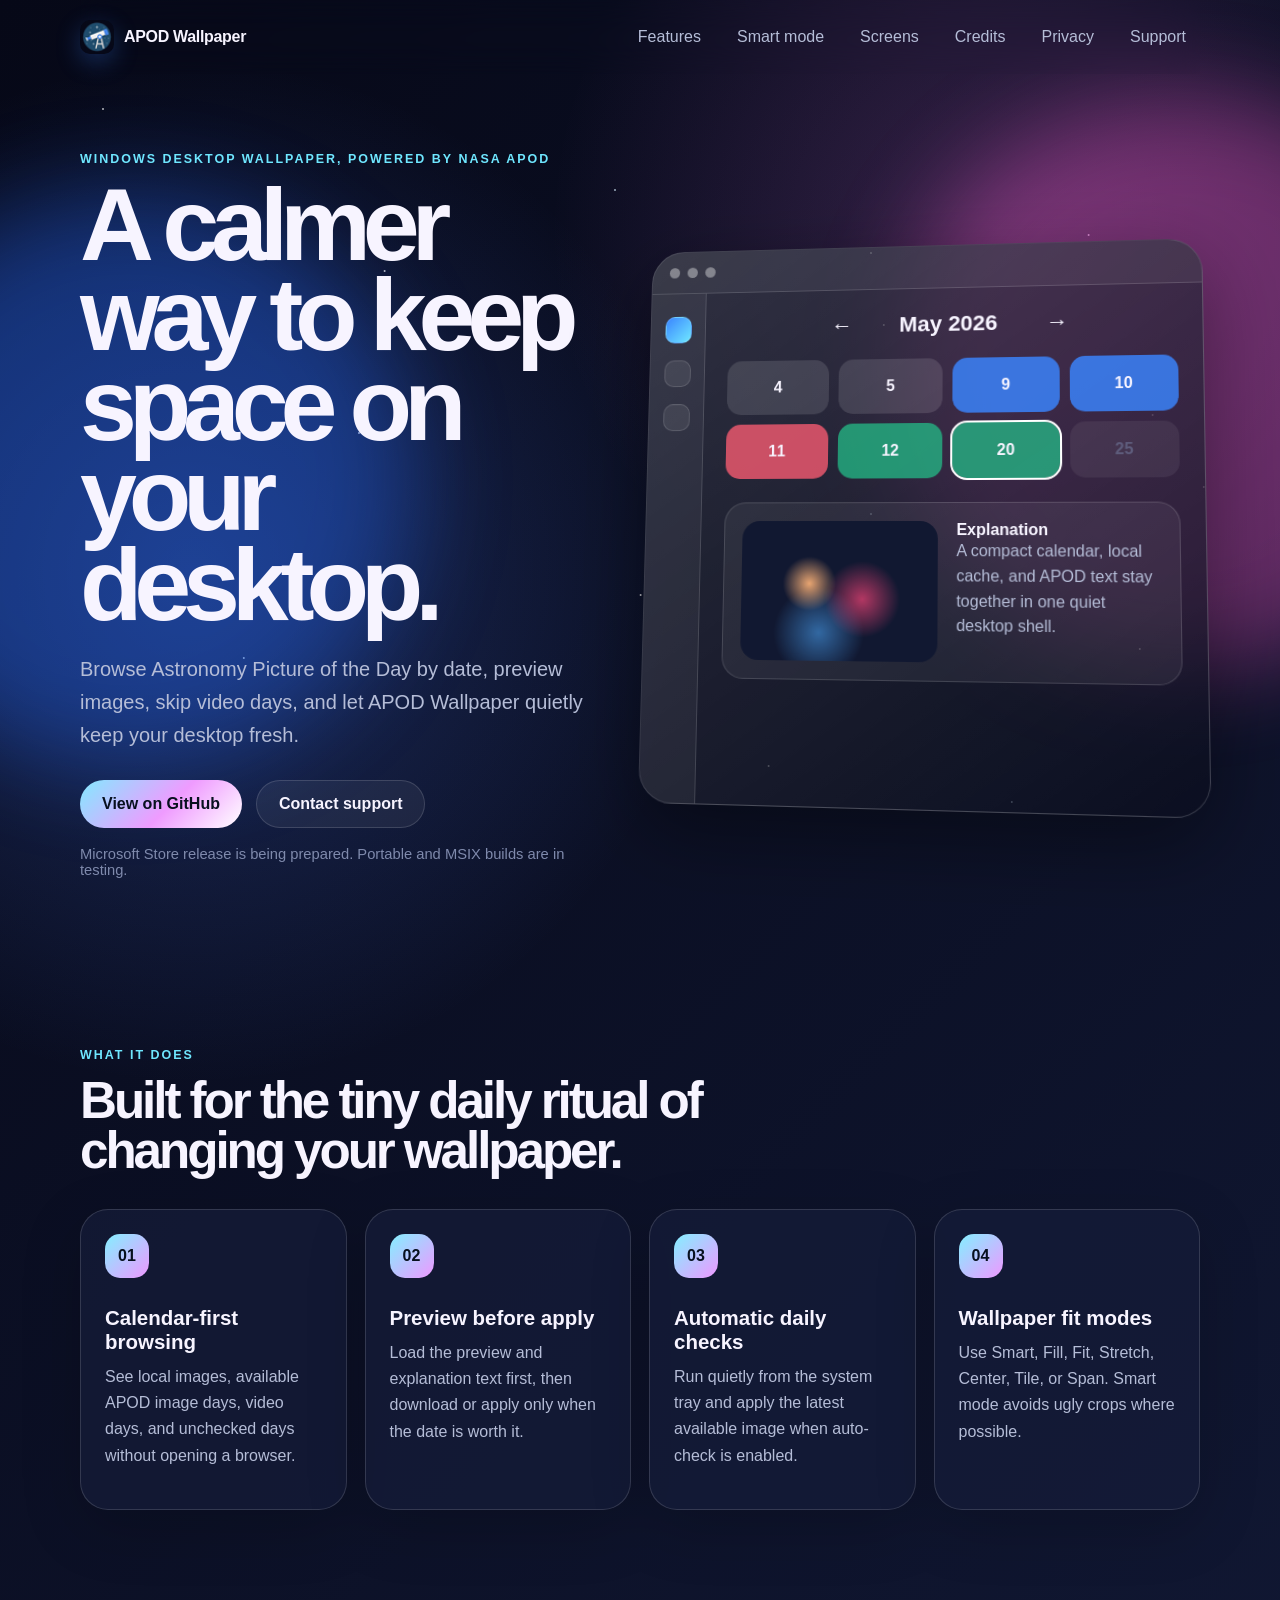
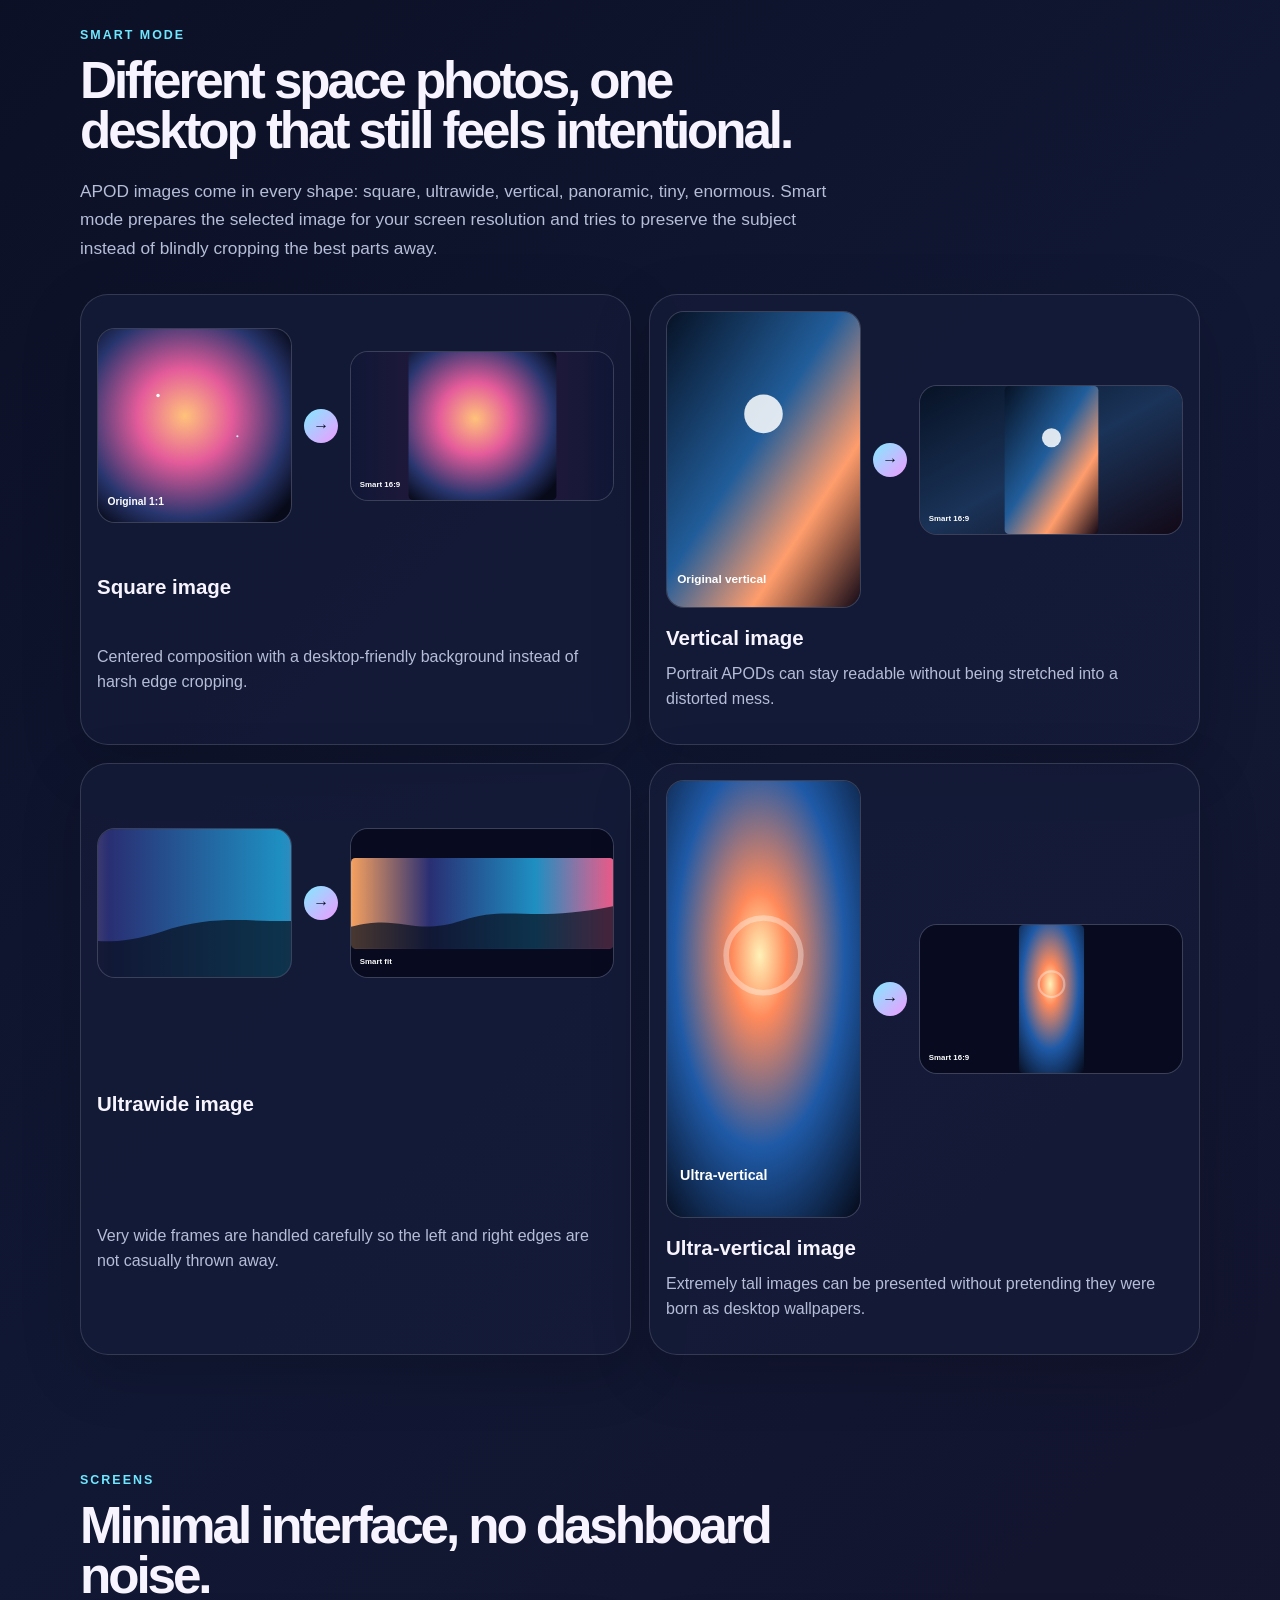
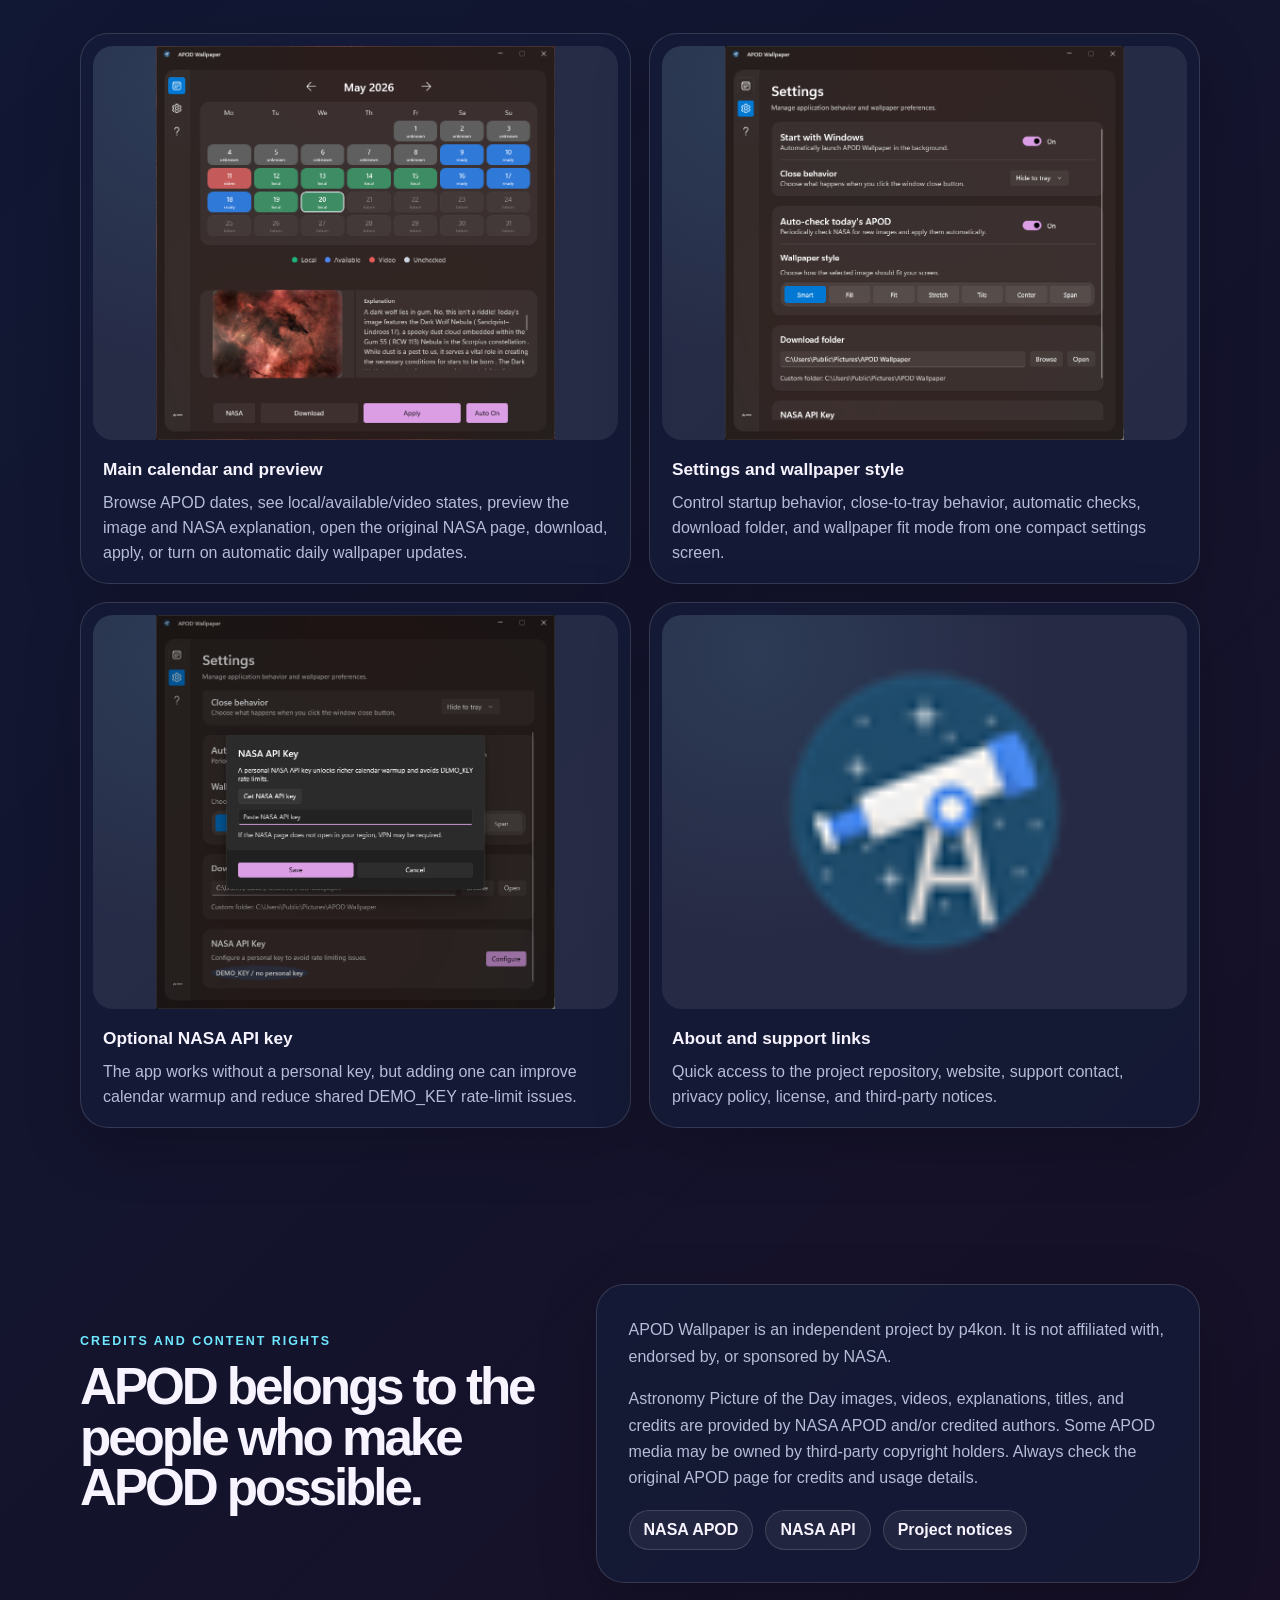
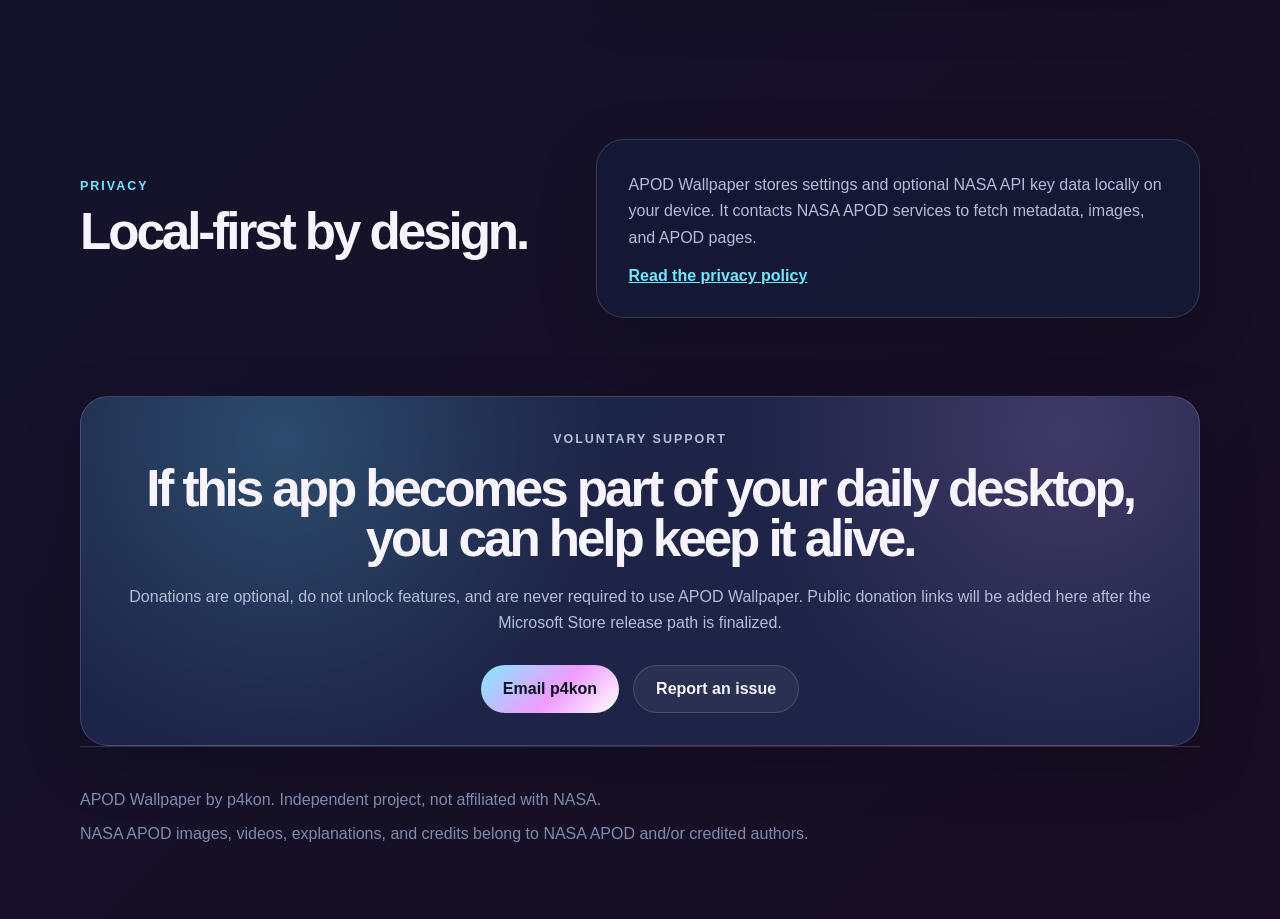
==== commit 73a87e66: "Improve website screenshots and smart mode copy" ====
--- a/website/index.html
+++ b/website/index.html
@@ -153,8 +153,8 @@
           <img src="assets/smart-original-4.svg" alt="Original panoramic APOD example">
           <div class="smart-arrow" aria-hidden="true">→</div>
           <img src="assets/smart-desktop-4.svg" alt="Smart wallpaper result example">
-          <h3>Panorama</h3>
-          <p>Panoramic images can be adapted to the desktop while keeping the scene recognizable.</p>
+          <h3>Ultra-vertical image</h3>
+          <p>Extremely tall images can be presented without pretending they were born as desktop wallpapers.</p>
         </article>
       </div>
     </section>
@@ -167,19 +167,43 @@
       <div class="screen-grid">
         <figure>
           <img src="assets/screenshot-main.png" alt="APOD Wallpaper calendar screen">
-          <figcaption>Main calendar and preview</figcaption>
+          <figcaption>
+            <strong>Main calendar and preview</strong>
+            <span>
+              Browse APOD dates, see local/available/video states, preview the image and NASA explanation,
+              open the original NASA page, download, apply, or turn on automatic daily wallpaper updates.
+            </span>
+          </figcaption>
         </figure>
         <figure>
           <img src="assets/screenshot-settings.png" alt="APOD Wallpaper settings screen">
-          <figcaption>Settings and wallpaper style</figcaption>
+          <figcaption>
+            <strong>Settings and wallpaper style</strong>
+            <span>
+              Control startup behavior, close-to-tray behavior, automatic checks, download folder,
+              and wallpaper fit mode from one compact settings screen.
+            </span>
+          </figcaption>
         </figure>
         <figure>
           <img src="assets/screenshot-api-key.png" alt="NASA API key dialog">
-          <figcaption>Optional NASA API key</figcaption>
+          <figcaption>
+            <strong>Optional NASA API key</strong>
+            <span>
+              The app works without a personal key, but adding one can improve calendar warmup
+              and reduce shared DEMO_KEY rate-limit issues.
+            </span>
+          </figcaption>
         </figure>
         <figure>
           <img src="assets/screenshot-about.png" alt="About screen">
-          <figcaption>About and support links</figcaption>
+          <figcaption>
+            <strong>About and support links</strong>
+            <span>
+              Quick access to the project repository, website, support contact, privacy policy,
+              license, and third-party notices.
+            </span>
+          </figcaption>
         </figure>
       </div>
     </section>
--- a/website/styles.css
+++ b/website/styles.css
@@ -477,14 +477,28 @@
   display: block;
   width: 100%;
   aspect-ratio: 4 / 3;
-  object-fit: cover;
+  object-fit: contain;
   border-radius: 20px;
-  background: rgba(255, 255, 255, 0.08);
+  background:
+    radial-gradient(circle at 18% 10%, rgba(111, 231, 255, 0.09), transparent 18rem),
+    rgba(255, 255, 255, 0.08);
 }
 
 .screen-grid figcaption {
-  padding: 14px 8px 4px;
+  display: grid;
+  gap: 8px;
+  padding: 16px 10px 6px;
   color: var(--muted);
+  line-height: 1.55;
+}
+
+.screen-grid figcaption strong {
+  color: var(--text);
+  font-size: 1.08rem;
+}
+
+.screen-grid figcaption span {
+  display: block;
 }
 
 .split {
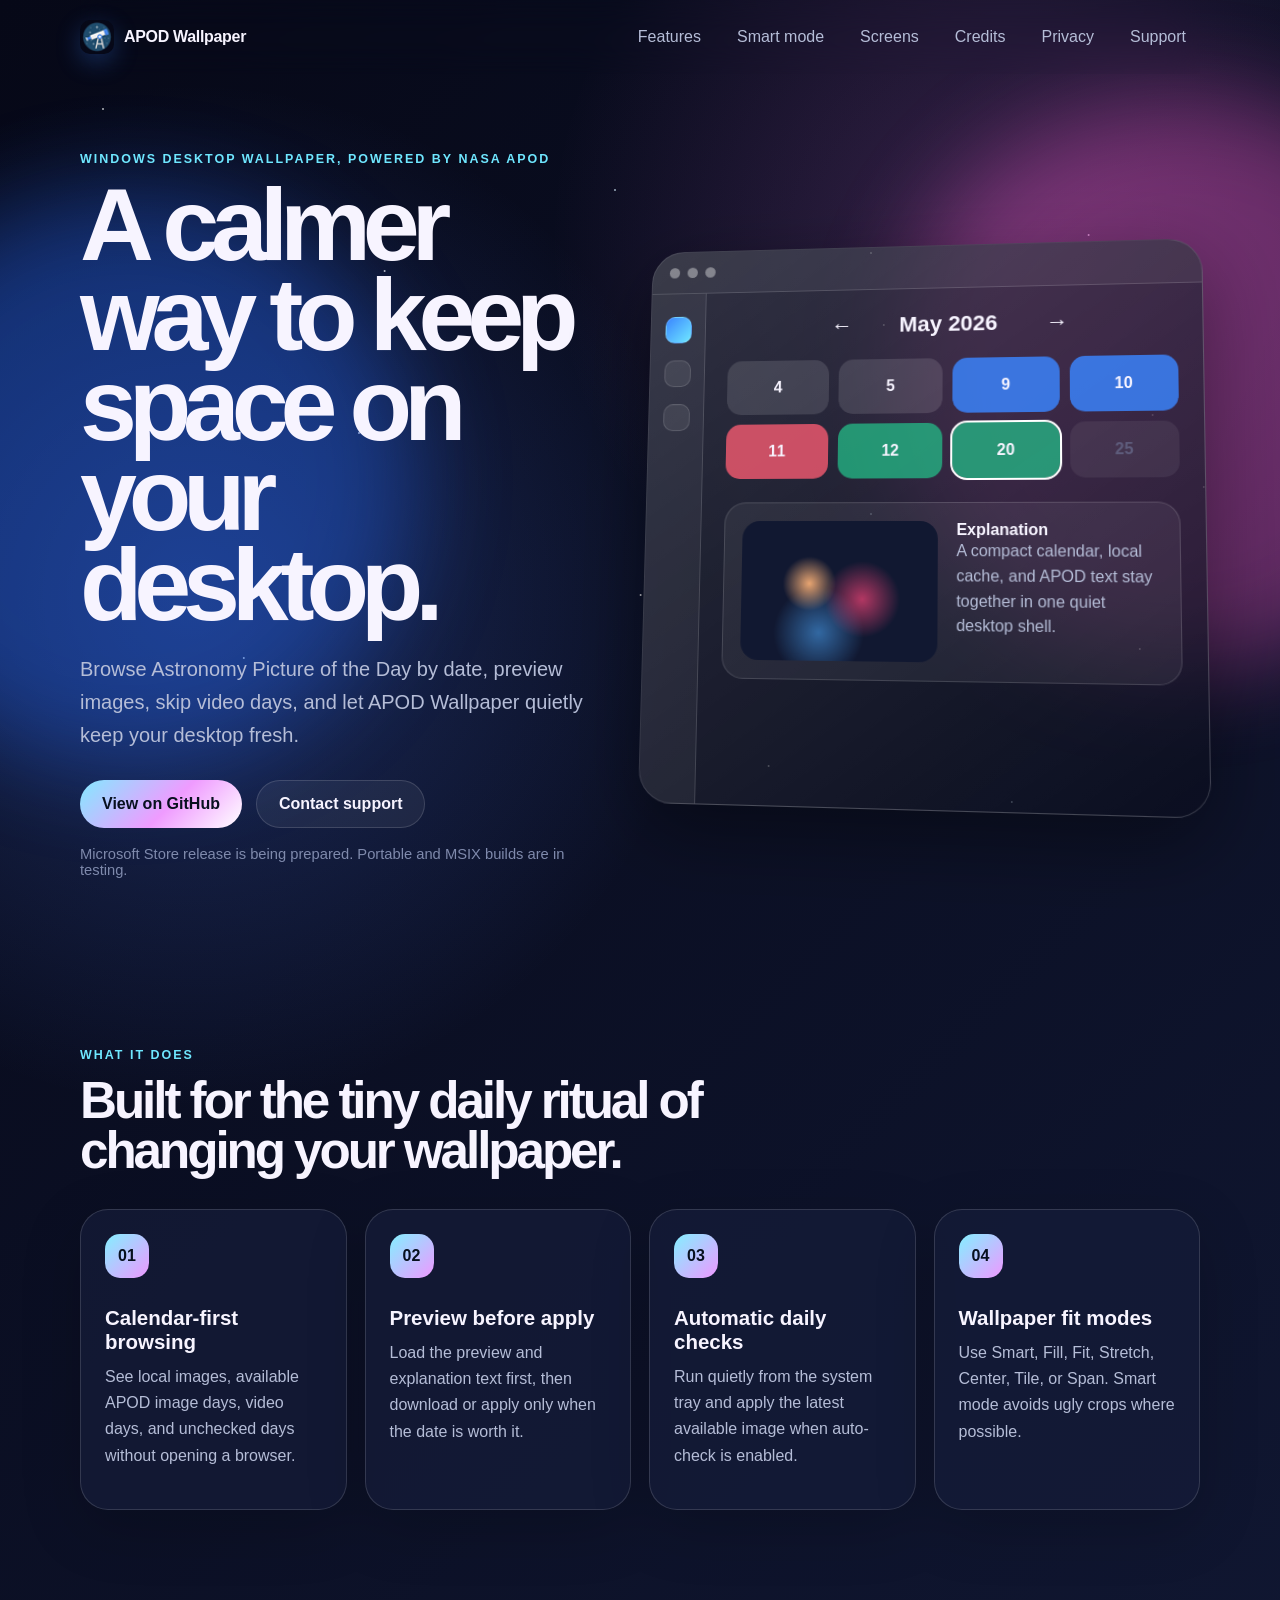
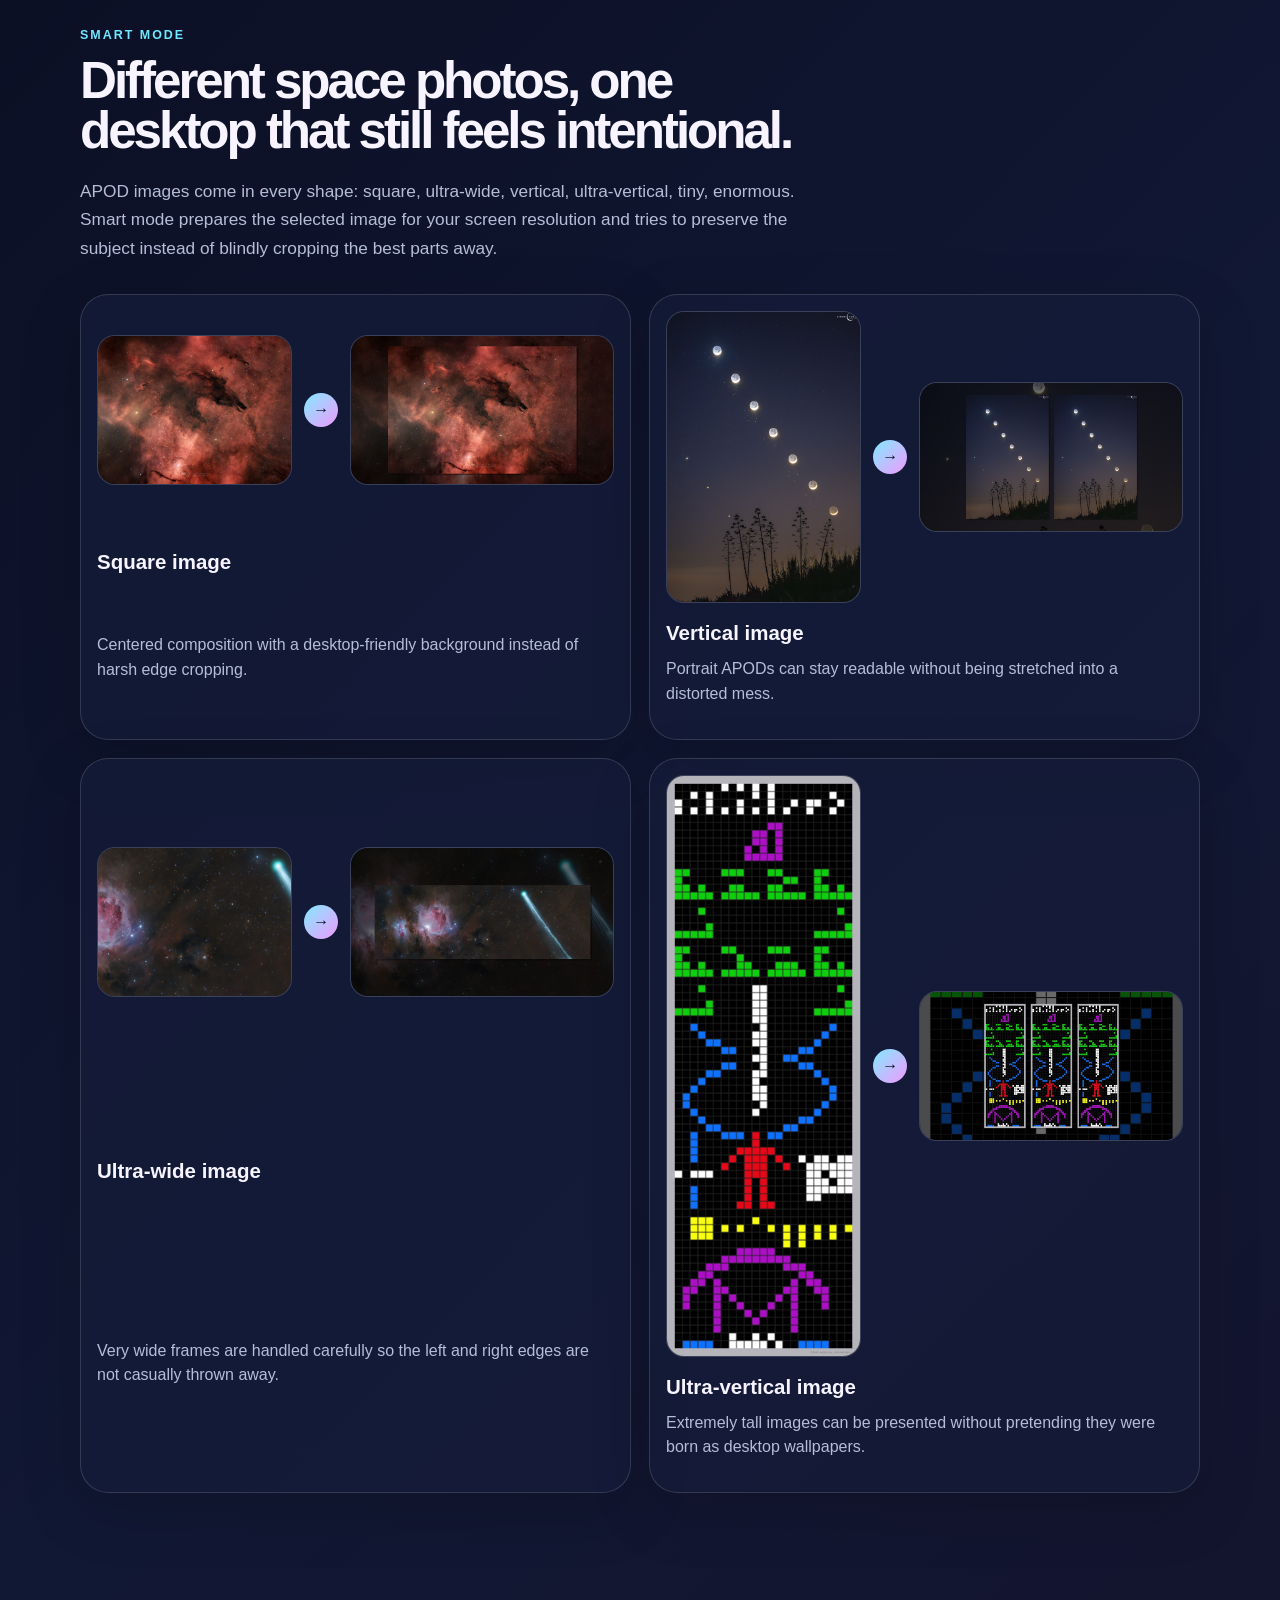
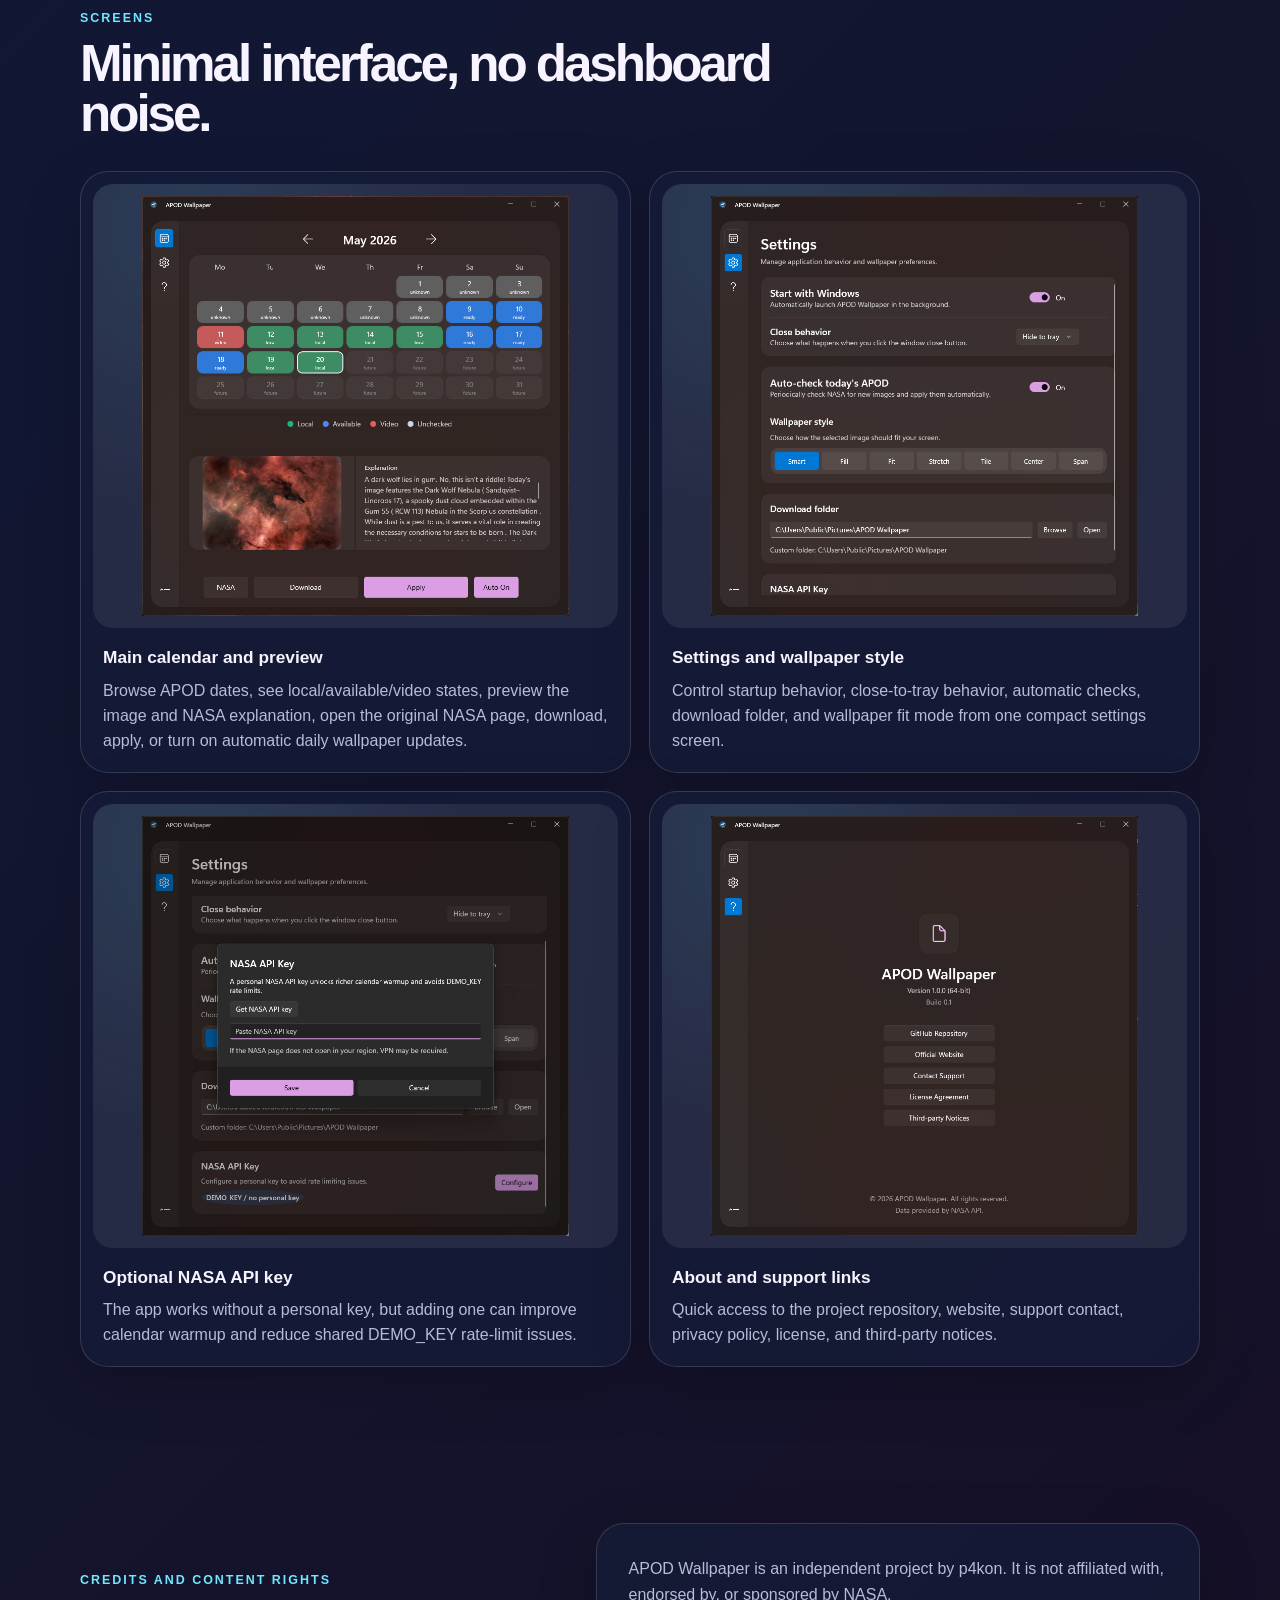
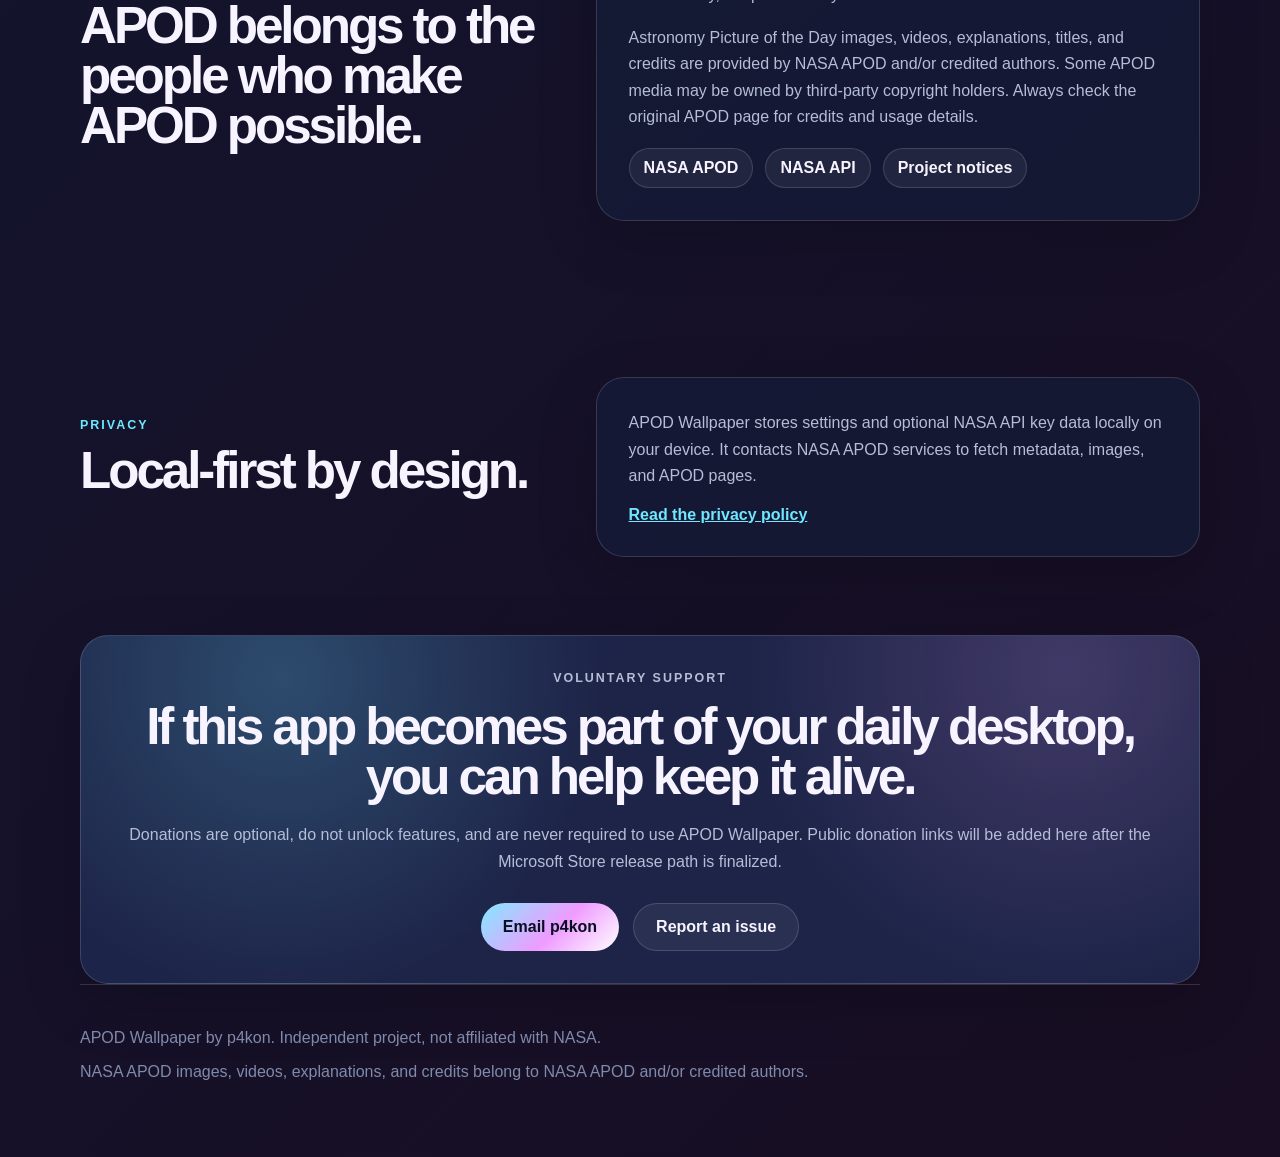
==== commit 550ca78e: "Use real website screenshots and smart examples" ====
--- a/website/index.html
+++ b/website/index.html
@@ -121,7 +121,7 @@
         <p class="eyebrow">Smart mode</p>
         <h2>Different space photos, one desktop that still feels intentional.</h2>
         <p class="lead compact">
-          APOD images come in every shape: square, ultrawide, vertical, panoramic, tiny,
+          APOD images come in every shape: square, ultra-wide, vertical, ultra-vertical, tiny,
           enormous. Smart mode prepares the selected image for your screen resolution and
           tries to preserve the subject instead of blindly cropping the best parts away.
         </p>
@@ -129,30 +129,30 @@
 
       <div class="smart-grid">
         <article class="smart-card">
-          <img src="assets/smart-original-1.svg" alt="Original square APOD example">
-          <div class="smart-arrow" aria-hidden="true">→</div>
-          <img src="assets/smart-desktop-1.svg" alt="Smart wallpaper result example">
+          <img src="assets/square_original.jpg" alt="Original square APOD example">
+          <div class="smart-arrow" aria-hidden="true">→</div>
+          <img src="assets/square_smart.jpg" alt="Smart wallpaper result example">
           <h3>Square image</h3>
           <p>Centered composition with a desktop-friendly background instead of harsh edge cropping.</p>
         </article>
         <article class="smart-card">
-          <img src="assets/smart-original-2.svg" alt="Original vertical APOD example">
-          <div class="smart-arrow" aria-hidden="true">→</div>
-          <img src="assets/smart-desktop-2.svg" alt="Smart wallpaper result example">
+          <img src="assets/vertical_original.jpg" alt="Original vertical APOD example">
+          <div class="smart-arrow" aria-hidden="true">→</div>
+          <img src="assets/vertical_smart.jpg" alt="Smart wallpaper result example">
           <h3>Vertical image</h3>
           <p>Portrait APODs can stay readable without being stretched into a distorted mess.</p>
         </article>
         <article class="smart-card">
-          <img src="assets/smart-original-3.svg" alt="Original ultrawide APOD example">
-          <div class="smart-arrow" aria-hidden="true">→</div>
-          <img src="assets/smart-desktop-3.svg" alt="Smart wallpaper result example">
-          <h3>Ultrawide image</h3>
+          <img src="assets/wide_original.jpg" alt="Original ultra-wide APOD example">
+          <div class="smart-arrow" aria-hidden="true">→</div>
+          <img src="assets/wide_smart.jpg" alt="Smart wallpaper result example">
+          <h3>Ultra-wide image</h3>
           <p>Very wide frames are handled carefully so the left and right edges are not casually thrown away.</p>
         </article>
         <article class="smart-card">
-          <img src="assets/smart-original-4.svg" alt="Original panoramic APOD example">
-          <div class="smart-arrow" aria-hidden="true">→</div>
-          <img src="assets/smart-desktop-4.svg" alt="Smart wallpaper result example">
+          <img src="assets/ultra-vertical_original.jpg" alt="Original ultra-vertical APOD example">
+          <div class="smart-arrow" aria-hidden="true">→</div>
+          <img src="assets/ultra-vertical_smart.jpg" alt="Smart wallpaper result example">
           <h3>Ultra-vertical image</h3>
           <p>Extremely tall images can be presented without pretending they were born as desktop wallpapers.</p>
         </article>
@@ -166,7 +166,9 @@
       </div>
       <div class="screen-grid">
         <figure>
-          <img src="assets/screenshot-main.png" alt="APOD Wallpaper calendar screen">
+          <div class="screen-shot-frame">
+            <img src="assets/screenshot-main.png" alt="APOD Wallpaper calendar screen">
+          </div>
           <figcaption>
             <strong>Main calendar and preview</strong>
             <span>
@@ -176,7 +178,9 @@
           </figcaption>
         </figure>
         <figure>
-          <img src="assets/screenshot-settings.png" alt="APOD Wallpaper settings screen">
+          <div class="screen-shot-frame">
+            <img src="assets/screenshot-settings.png" alt="APOD Wallpaper settings screen">
+          </div>
           <figcaption>
             <strong>Settings and wallpaper style</strong>
             <span>
@@ -186,7 +190,9 @@
           </figcaption>
         </figure>
         <figure>
-          <img src="assets/screenshot-api-key.png" alt="NASA API key dialog">
+          <div class="screen-shot-frame">
+            <img src="assets/screenshot-api-key.png" alt="NASA API key dialog">
+          </div>
           <figcaption>
             <strong>Optional NASA API key</strong>
             <span>
@@ -196,7 +202,9 @@
           </figcaption>
         </figure>
         <figure>
-          <img src="assets/screenshot-about.png" alt="About screen">
+          <div class="screen-shot-frame">
+            <img src="assets/screenshot-about.png" alt="About screen">
+          </div>
           <figcaption>
             <strong>About and support links</strong>
             <span>
--- a/website/styles.css
+++ b/website/styles.css
@@ -473,15 +473,23 @@
   padding: 12px;
 }
 
-.screen-grid img {
-  display: block;
-  width: 100%;
-  aspect-ratio: 4 / 3;
-  object-fit: contain;
+.screen-shot-frame {
+  display: grid;
+  min-height: 360px;
+  padding: 12px;
+  place-items: center;
   border-radius: 20px;
   background:
     radial-gradient(circle at 18% 10%, rgba(111, 231, 255, 0.09), transparent 18rem),
     rgba(255, 255, 255, 0.08);
+}
+
+.screen-grid img {
+  display: block;
+  width: 100%;
+  max-height: 420px;
+  object-fit: contain;
+  border-radius: 14px;
 }
 
 .screen-grid figcaption {
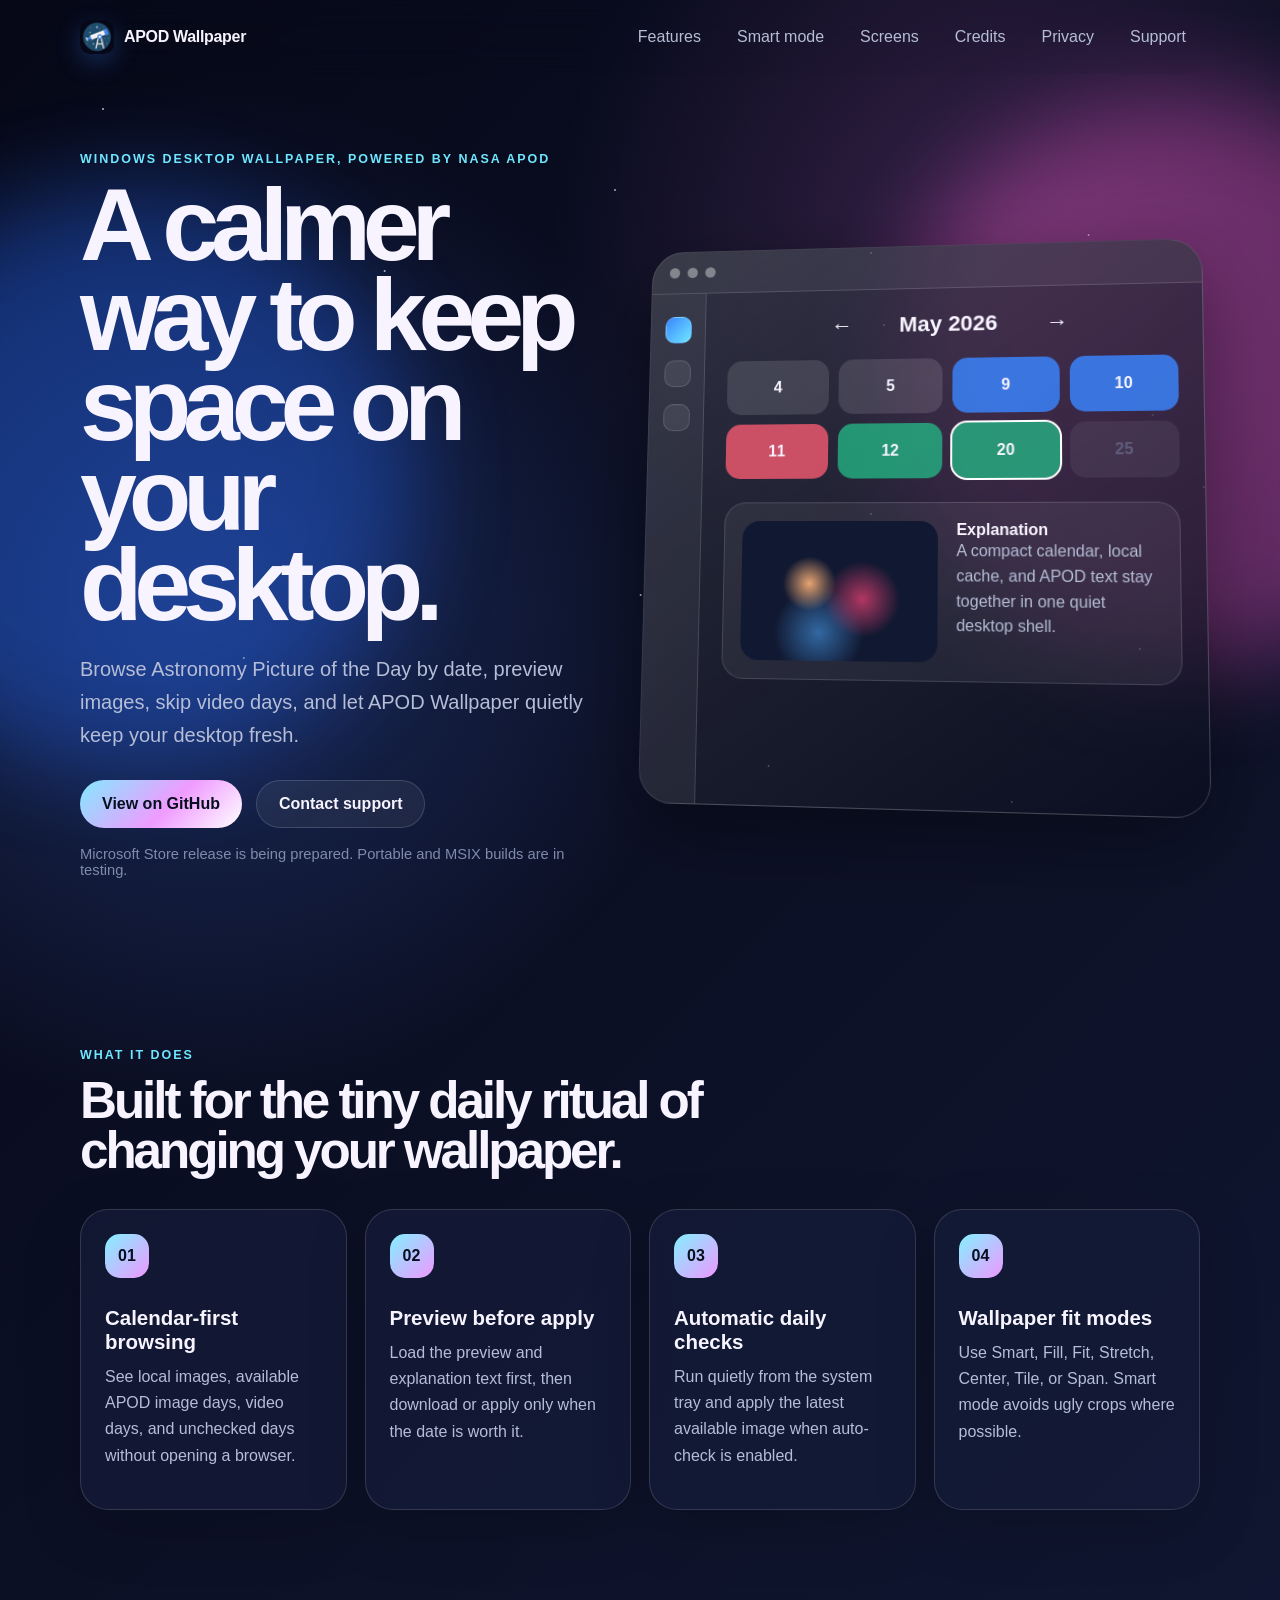
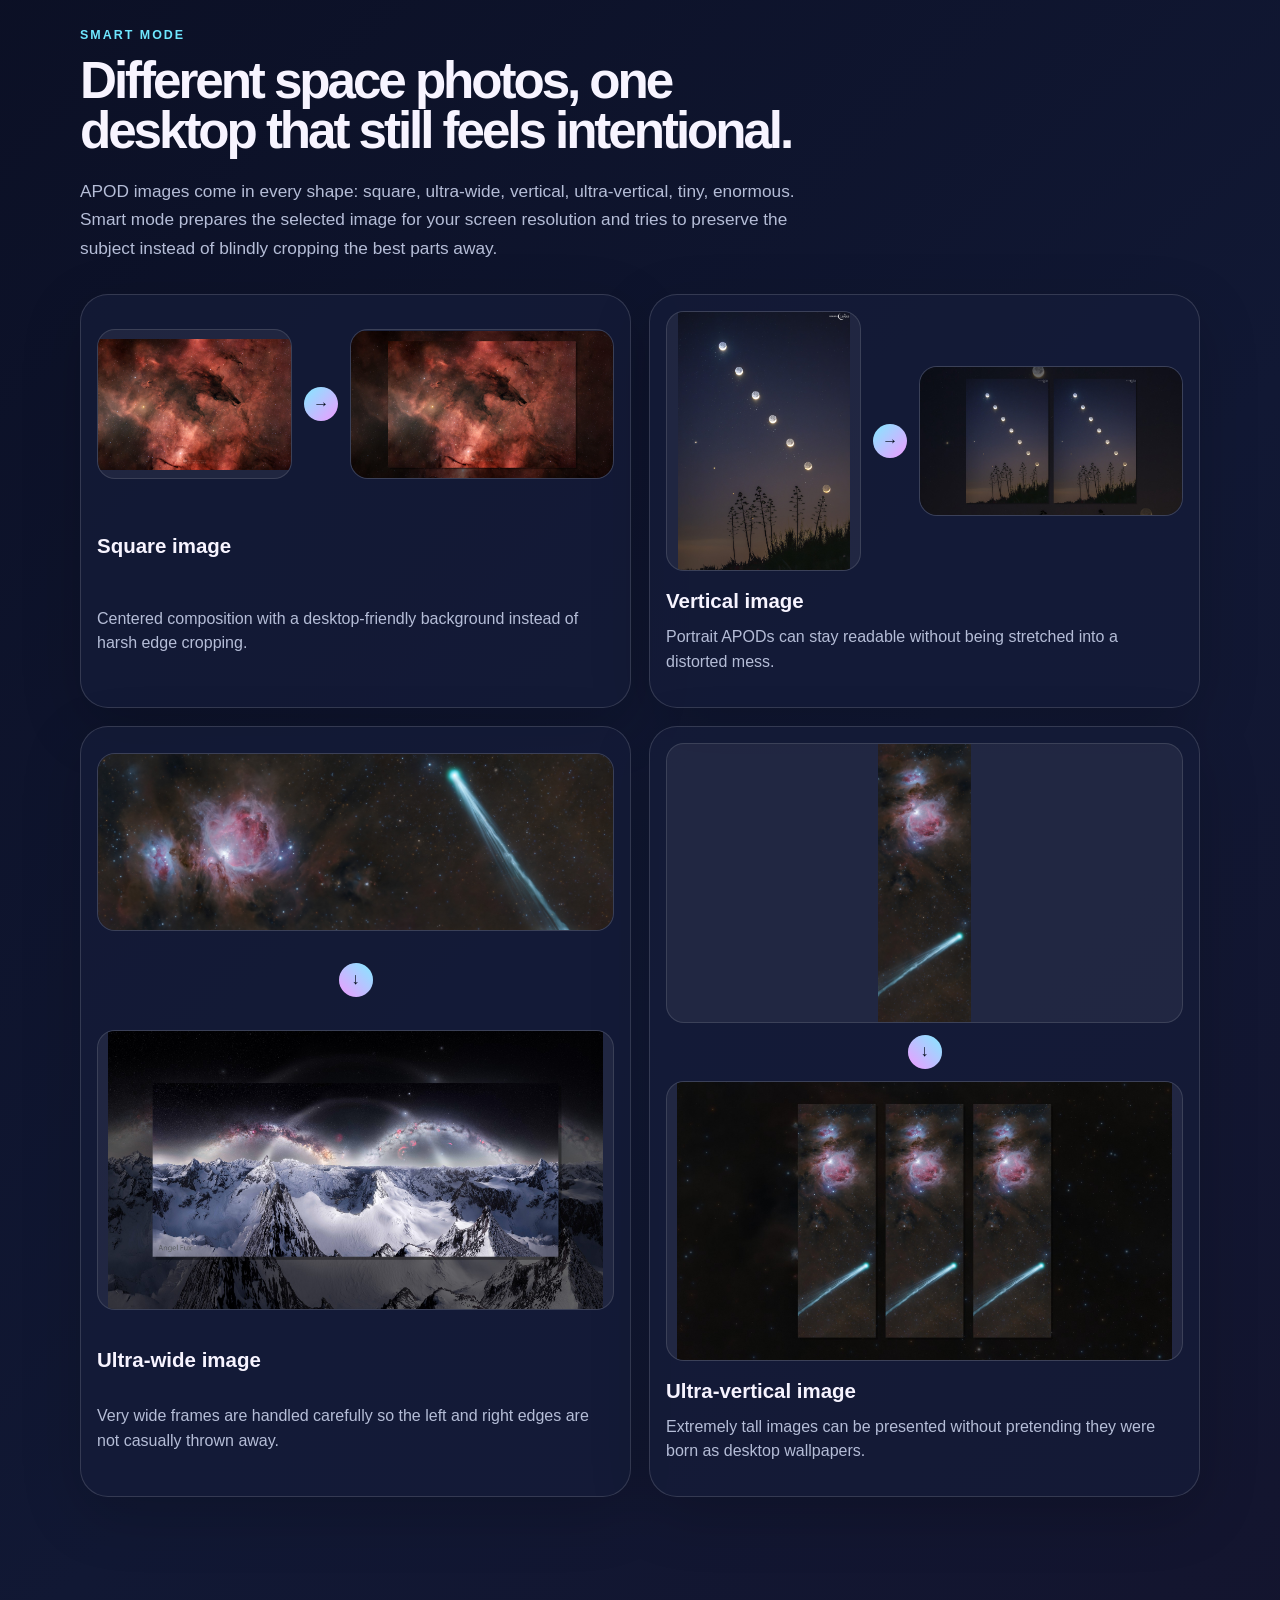
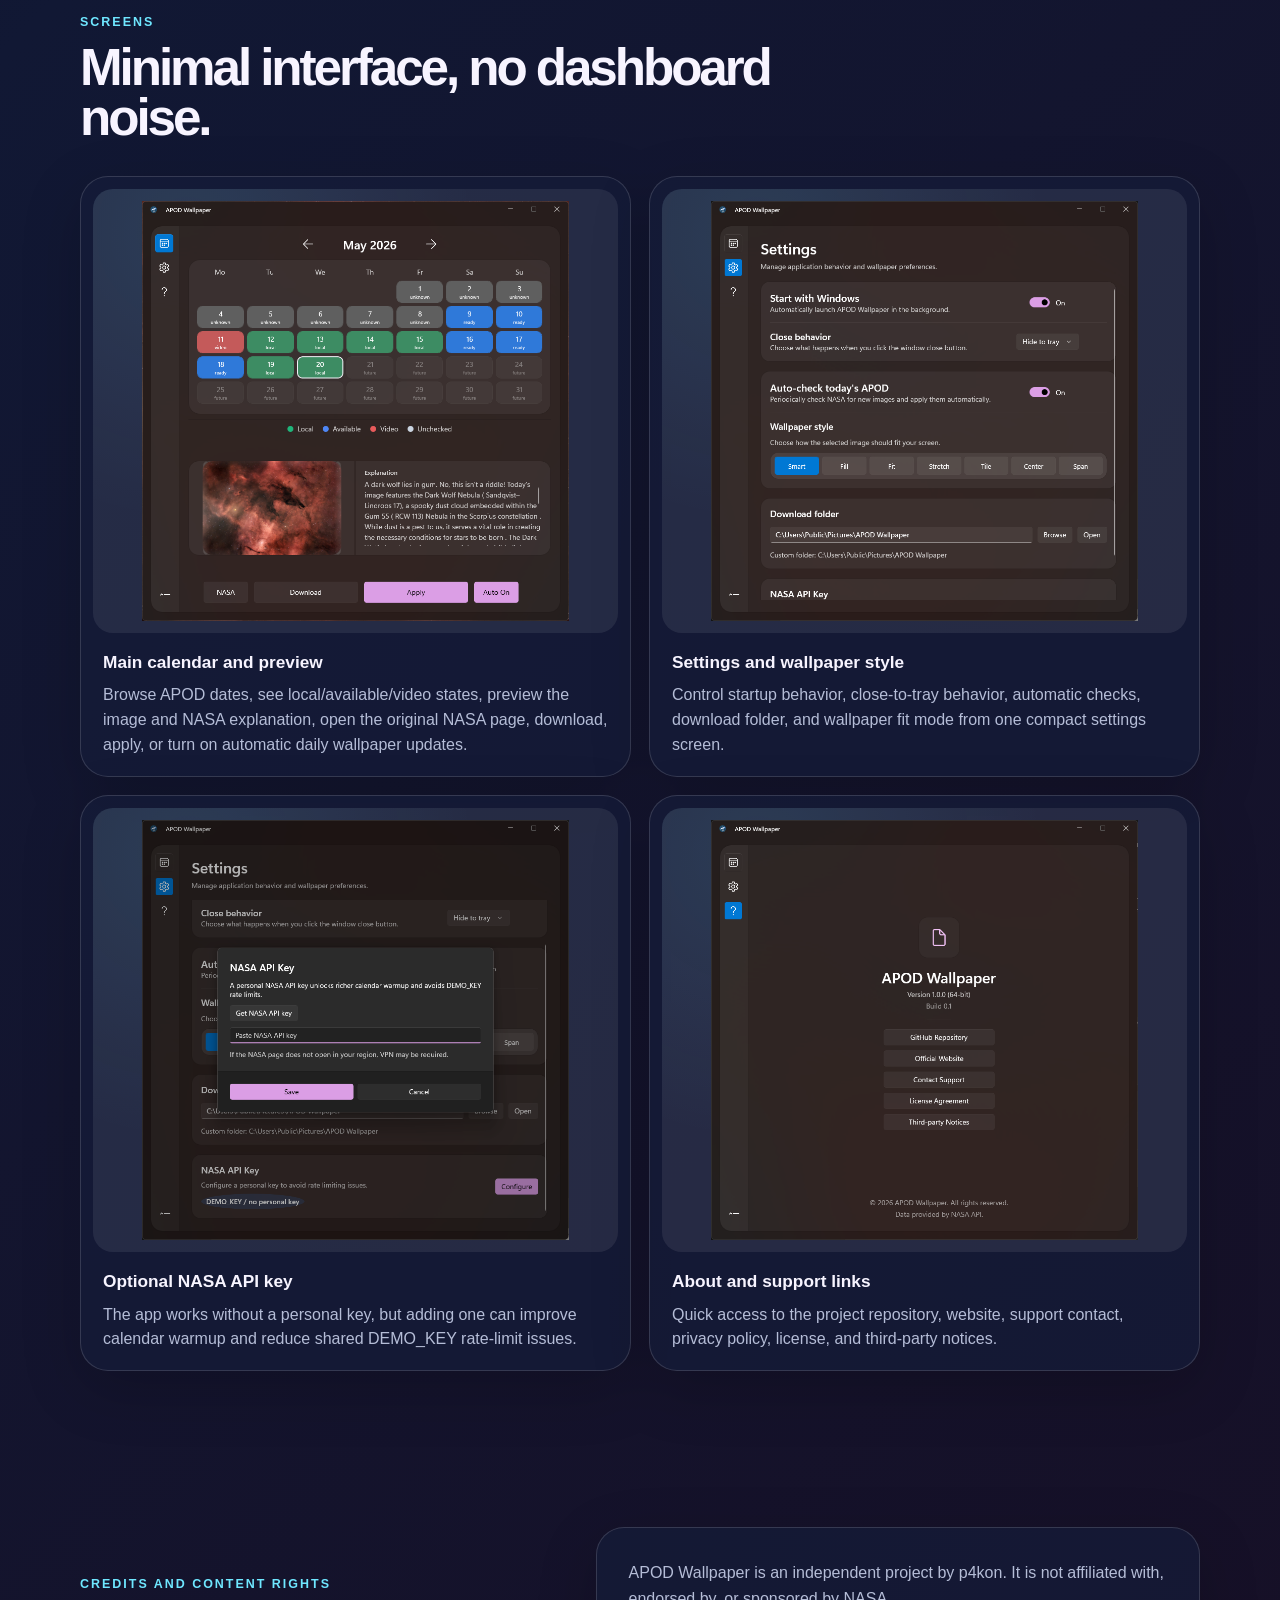
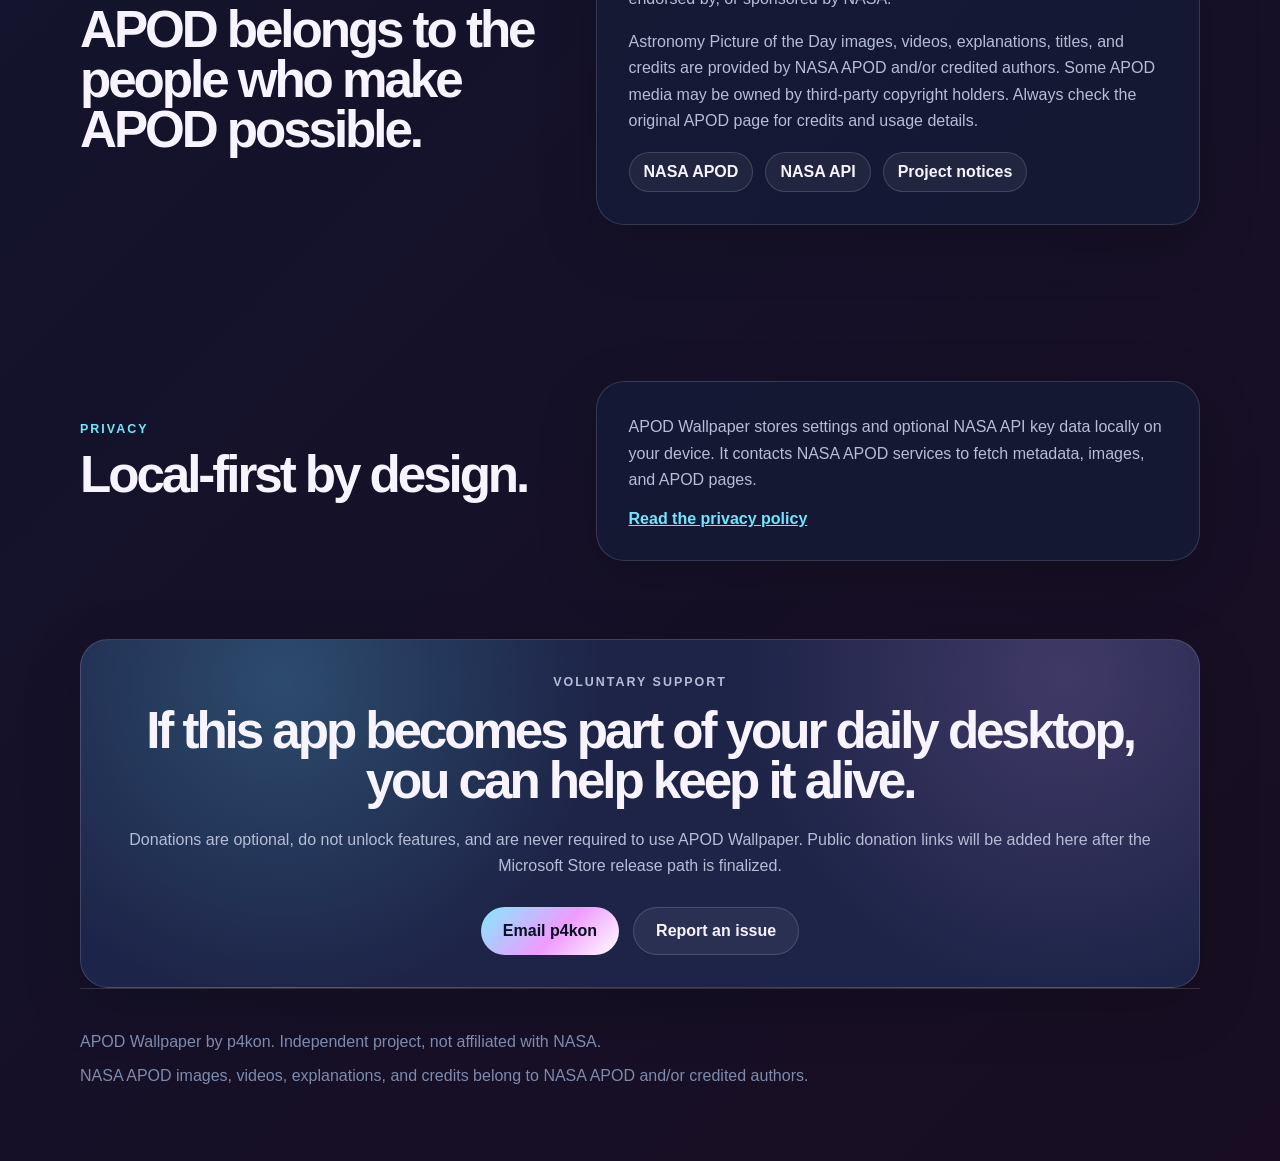
==== commit 3fa9b5a0: "Fix smart example layout" ====
--- a/website/index.html
+++ b/website/index.html
@@ -142,14 +142,14 @@
           <h3>Vertical image</h3>
           <p>Portrait APODs can stay readable without being stretched into a distorted mess.</p>
         </article>
-        <article class="smart-card">
+        <article class="smart-card smart-card-wide">
           <img src="assets/wide_original.jpg" alt="Original ultra-wide APOD example">
           <div class="smart-arrow" aria-hidden="true">→</div>
           <img src="assets/wide_smart.jpg" alt="Smart wallpaper result example">
           <h3>Ultra-wide image</h3>
           <p>Very wide frames are handled carefully so the left and right edges are not casually thrown away.</p>
         </article>
-        <article class="smart-card">
+        <article class="smart-card smart-card-wide">
           <img src="assets/ultra-vertical_original.jpg" alt="Original ultra-vertical APOD example">
           <div class="smart-arrow" aria-hidden="true">→</div>
           <img src="assets/ultra-vertical_smart.jpg" alt="Smart wallpaper result example">
--- a/website/styles.css
+++ b/website/styles.css
@@ -433,10 +433,27 @@
   display: block;
   width: 100%;
   min-height: 150px;
-  object-fit: cover;
+  max-height: 260px;
+  object-fit: contain;
   border: 1px solid rgba(255, 255, 255, 0.12);
   border-radius: 18px;
   background: rgba(255, 255, 255, 0.06);
+}
+
+.smart-card-wide {
+  grid-template-columns: 1fr;
+}
+
+.smart-card-wide img {
+  width: min(100%, 760px);
+  min-height: 0;
+  max-height: 280px;
+  margin: 0 auto;
+}
+
+.smart-card-wide .smart-arrow {
+  justify-self: center;
+  transform: rotate(90deg);
 }
 
 .smart-card h3,
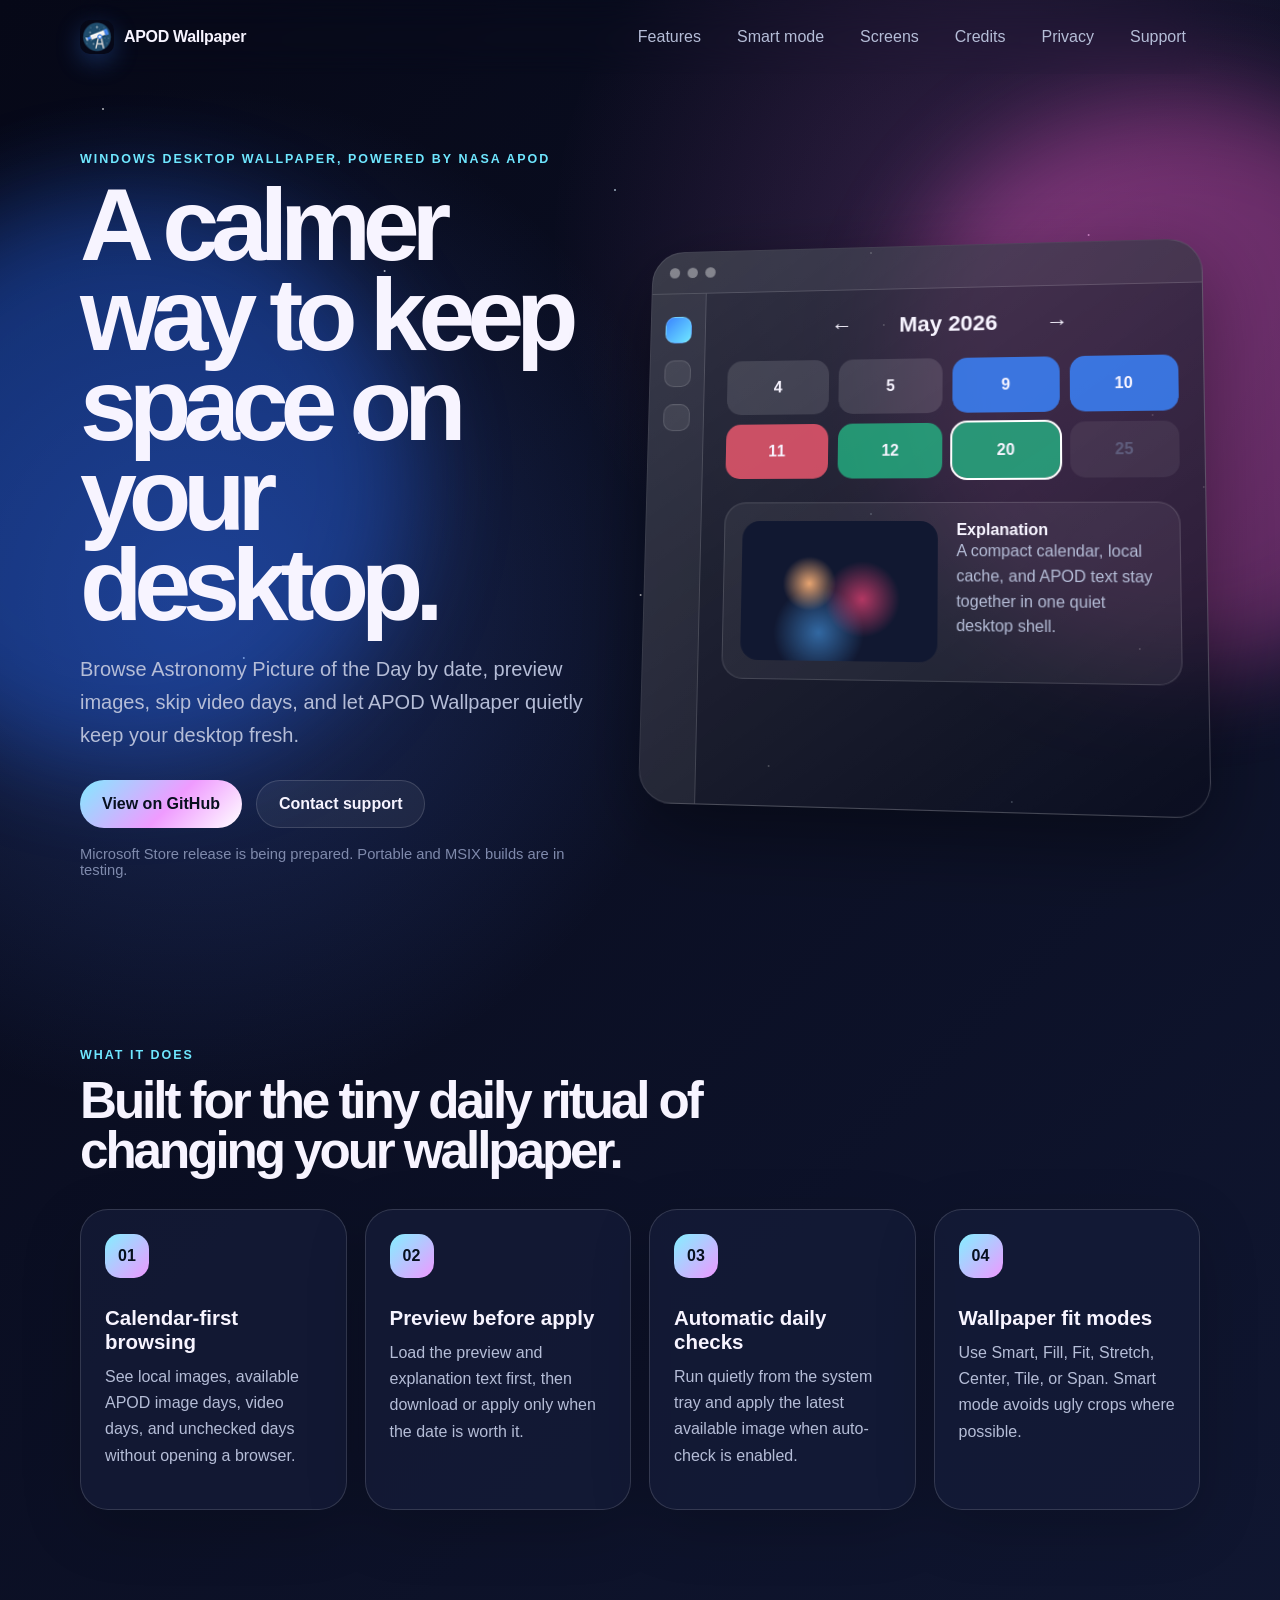
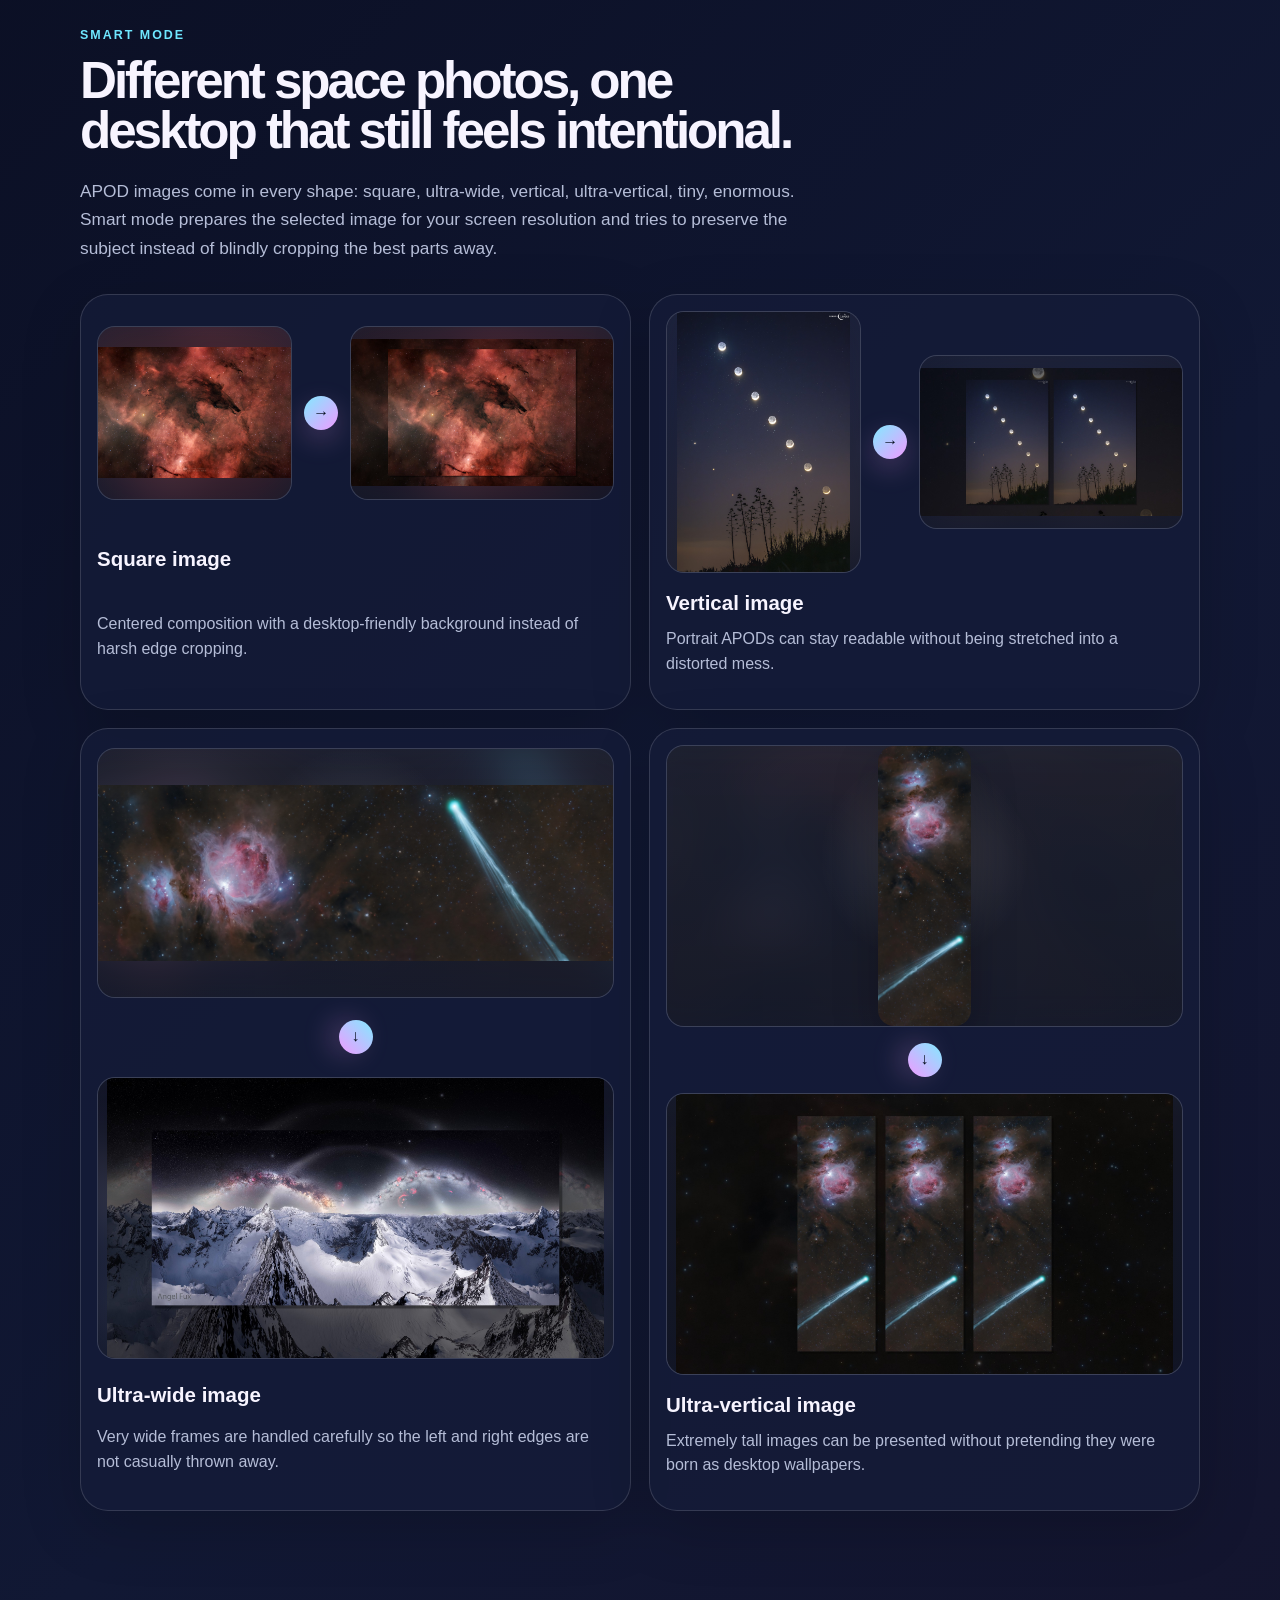
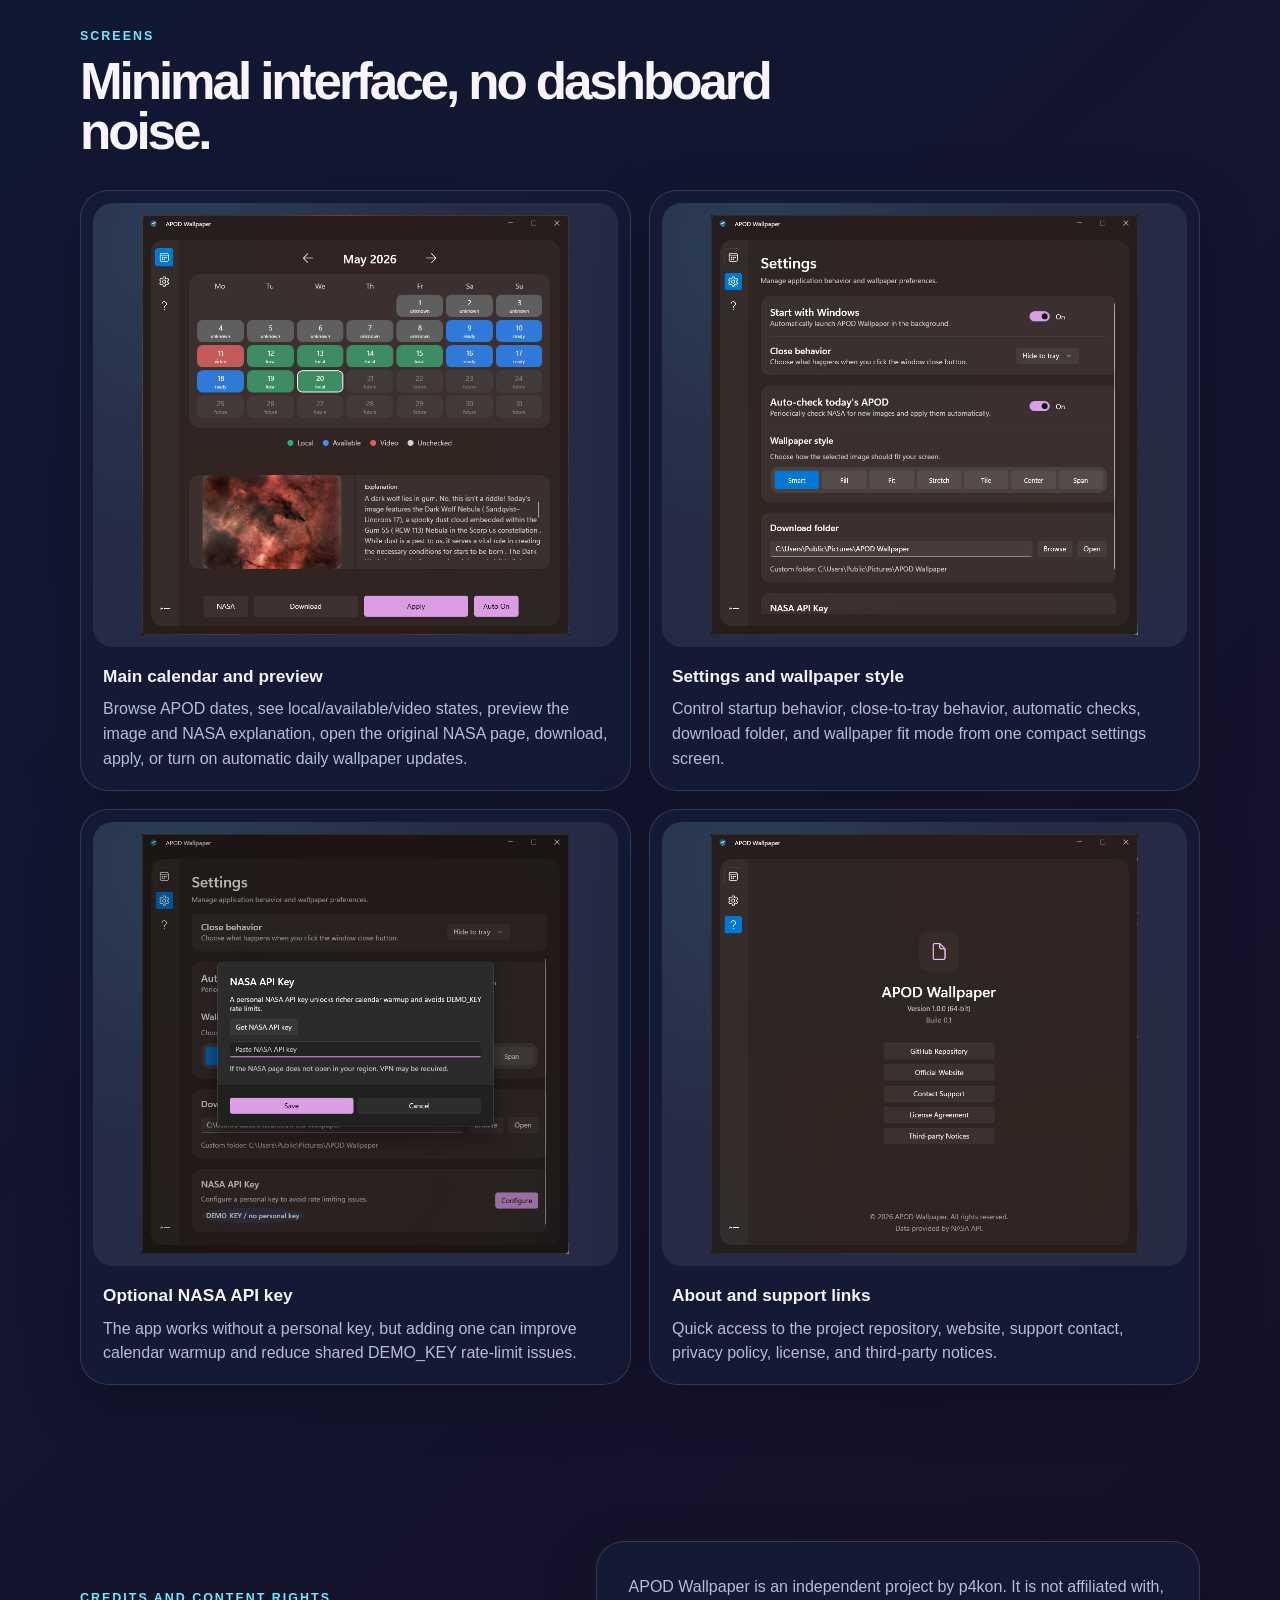
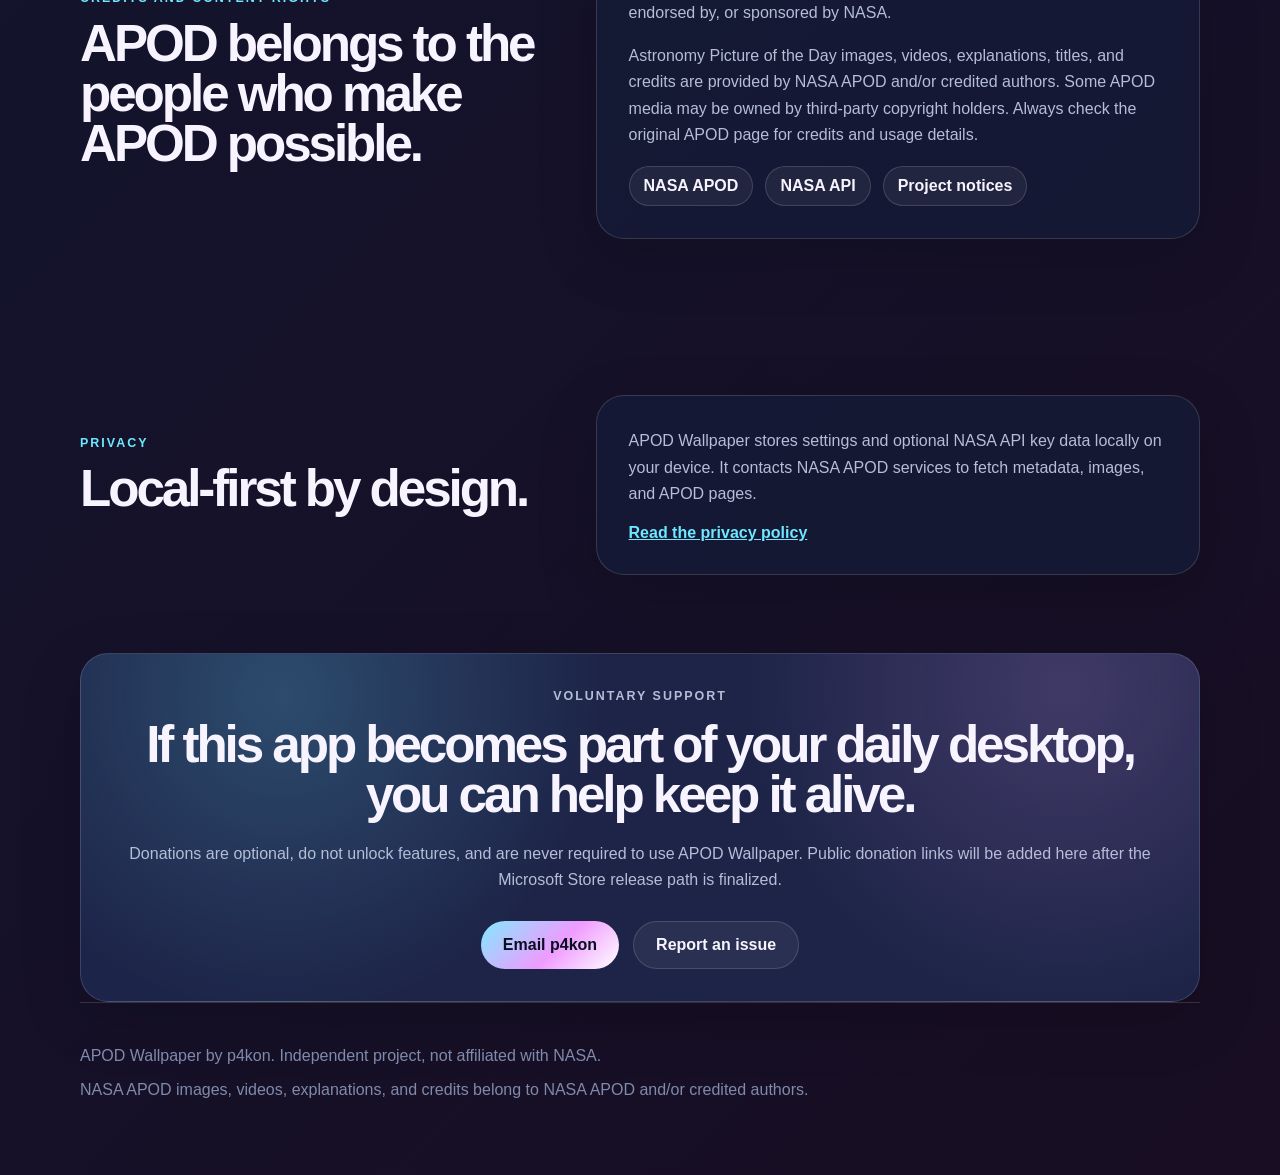
==== commit 7be0f5af: "Improve website media previews" ====
--- a/website/index.html
+++ b/website/index.html
@@ -129,30 +129,46 @@
 
       <div class="smart-grid">
         <article class="smart-card">
-          <img src="assets/square_original.jpg" alt="Original square APOD example">
-          <div class="smart-arrow" aria-hidden="true">→</div>
-          <img src="assets/square_smart.jpg" alt="Smart wallpaper result example">
+          <button class="media-button smart-media-frame" type="button" data-lightbox="assets/square_original.jpg" data-title="Original square APOD example" style="--media-bg: url('assets/square_original.jpg')">
+            <img src="assets/square_original.jpg" alt="Original square APOD example">
+          </button>
+          <div class="smart-arrow" aria-hidden="true">&rarr;</div>
+          <button class="media-button smart-media-frame" type="button" data-lightbox="assets/square_smart.jpg" data-title="Smart wallpaper result for square image" style="--media-bg: url('assets/square_smart.jpg')">
+            <img src="assets/square_smart.jpg" alt="Smart wallpaper result example">
+          </button>
           <h3>Square image</h3>
           <p>Centered composition with a desktop-friendly background instead of harsh edge cropping.</p>
         </article>
         <article class="smart-card">
-          <img src="assets/vertical_original.jpg" alt="Original vertical APOD example">
-          <div class="smart-arrow" aria-hidden="true">→</div>
-          <img src="assets/vertical_smart.jpg" alt="Smart wallpaper result example">
+          <button class="media-button smart-media-frame" type="button" data-lightbox="assets/vertical_original.jpg" data-title="Original vertical APOD example" style="--media-bg: url('assets/vertical_original.jpg')">
+            <img src="assets/vertical_original.jpg" alt="Original vertical APOD example">
+          </button>
+          <div class="smart-arrow" aria-hidden="true">&rarr;</div>
+          <button class="media-button smart-media-frame" type="button" data-lightbox="assets/vertical_smart.jpg" data-title="Smart wallpaper result for vertical image" style="--media-bg: url('assets/vertical_smart.jpg')">
+            <img src="assets/vertical_smart.jpg" alt="Smart wallpaper result example">
+          </button>
           <h3>Vertical image</h3>
           <p>Portrait APODs can stay readable without being stretched into a distorted mess.</p>
         </article>
         <article class="smart-card smart-card-wide">
-          <img src="assets/wide_original.jpg" alt="Original ultra-wide APOD example">
-          <div class="smart-arrow" aria-hidden="true">→</div>
-          <img src="assets/wide_smart.jpg" alt="Smart wallpaper result example">
+          <button class="media-button smart-media-frame smart-media-frame-wide" type="button" data-lightbox="assets/wide_original.jpg" data-title="Original ultra-wide APOD example" style="--media-bg: url('assets/wide_original.jpg')">
+            <img src="assets/wide_original.jpg" alt="Original ultra-wide APOD example">
+          </button>
+          <div class="smart-arrow" aria-hidden="true">&rarr;</div>
+          <button class="media-button smart-media-frame smart-media-frame-wide" type="button" data-lightbox="assets/wide_smart.jpg" data-title="Smart wallpaper result for ultra-wide image" style="--media-bg: url('assets/wide_smart.jpg')">
+            <img src="assets/wide_smart.jpg" alt="Smart wallpaper result example">
+          </button>
           <h3>Ultra-wide image</h3>
           <p>Very wide frames are handled carefully so the left and right edges are not casually thrown away.</p>
         </article>
         <article class="smart-card smart-card-wide">
-          <img src="assets/ultra-vertical_original.jpg" alt="Original ultra-vertical APOD example">
-          <div class="smart-arrow" aria-hidden="true">→</div>
-          <img src="assets/ultra-vertical_smart.jpg" alt="Smart wallpaper result example">
+          <button class="media-button smart-media-frame smart-media-frame-tall" type="button" data-lightbox="assets/ultra-vertical_original.jpg" data-title="Original ultra-vertical APOD example" style="--media-bg: url('assets/ultra-vertical_original.jpg')">
+            <img src="assets/ultra-vertical_original.jpg" alt="Original ultra-vertical APOD example">
+          </button>
+          <div class="smart-arrow" aria-hidden="true">&rarr;</div>
+          <button class="media-button smart-media-frame smart-media-frame-wide" type="button" data-lightbox="assets/ultra-vertical_smart.jpg" data-title="Smart wallpaper result for ultra-vertical image" style="--media-bg: url('assets/ultra-vertical_smart.jpg')">
+            <img src="assets/ultra-vertical_smart.jpg" alt="Smart wallpaper result example">
+          </button>
           <h3>Ultra-vertical image</h3>
           <p>Extremely tall images can be presented without pretending they were born as desktop wallpapers.</p>
         </article>
@@ -167,7 +183,9 @@
       <div class="screen-grid">
         <figure>
           <div class="screen-shot-frame">
-            <img src="assets/screenshot-main.png" alt="APOD Wallpaper calendar screen">
+            <button class="media-button screen-media" type="button" data-lightbox="assets/screenshot-main.png" data-title="APOD Wallpaper calendar screen">
+              <img src="assets/screenshot-main.png" alt="APOD Wallpaper calendar screen">
+            </button>
           </div>
           <figcaption>
             <strong>Main calendar and preview</strong>
@@ -179,7 +197,9 @@
         </figure>
         <figure>
           <div class="screen-shot-frame">
-            <img src="assets/screenshot-settings.png" alt="APOD Wallpaper settings screen">
+            <button class="media-button screen-media" type="button" data-lightbox="assets/screenshot-settings.png" data-title="APOD Wallpaper settings screen">
+              <img src="assets/screenshot-settings.png" alt="APOD Wallpaper settings screen">
+            </button>
           </div>
           <figcaption>
             <strong>Settings and wallpaper style</strong>
@@ -191,7 +211,9 @@
         </figure>
         <figure>
           <div class="screen-shot-frame">
-            <img src="assets/screenshot-api-key.png" alt="NASA API key dialog">
+            <button class="media-button screen-media" type="button" data-lightbox="assets/screenshot-api-key.png" data-title="NASA API key dialog">
+              <img src="assets/screenshot-api-key.png" alt="NASA API key dialog">
+            </button>
           </div>
           <figcaption>
             <strong>Optional NASA API key</strong>
@@ -203,7 +225,9 @@
         </figure>
         <figure>
           <div class="screen-shot-frame">
-            <img src="assets/screenshot-about.png" alt="About screen">
+            <button class="media-button screen-media" type="button" data-lightbox="assets/screenshot-about.png" data-title="About screen">
+              <img src="assets/screenshot-about.png" alt="About screen">
+            </button>
           </div>
           <figcaption>
             <strong>About and support links</strong>
@@ -273,6 +297,15 @@
     <p>NASA APOD images, videos, explanations, and credits belong to NASA APOD and/or credited authors.</p>
   </footer>
 
+  <div class="lightbox" id="mediaLightbox" hidden>
+    <button class="lightbox-backdrop" type="button" aria-label="Close enlarged image"></button>
+    <figure class="lightbox-panel">
+      <button class="lightbox-close" type="button" aria-label="Close enlarged image">&times;</button>
+      <img id="lightboxImage" src="" alt="">
+      <figcaption id="lightboxCaption"></figcaption>
+    </figure>
+  </div>
+
   <script src="main.js"></script>
 </body>
 </html>
--- a/website/styles.css
+++ b/website/styles.css
@@ -37,6 +37,10 @@
   overflow-x: hidden;
 }
 
+body.has-lightbox {
+  overflow: hidden;
+}
+
 a {
   color: inherit;
 }
@@ -429,30 +433,97 @@
   padding: 16px;
 }
 
-.smart-card img {
+.media-button {
+  display: grid;
+  padding: 0;
+  color: inherit;
+  font: inherit;
+  border: 0;
+  background: transparent;
+  cursor: zoom-in;
+}
+
+.media-button:focus-visible {
+  outline: 3px solid rgba(131, 233, 255, 0.72);
+  outline-offset: 4px;
+}
+
+.smart-media-frame {
+  position: relative;
+  min-height: 174px;
+  place-items: center;
+  overflow: hidden;
+  border: 1px solid rgba(255, 255, 255, 0.12);
+  border-radius: 18px;
+  background: rgba(255, 255, 255, 0.06);
+  isolation: isolate;
+}
+
+.smart-media-frame::before,
+.smart-media-frame::after {
+  position: absolute;
+  content: "";
+  inset: 0;
+}
+
+.smart-media-frame::before {
+  z-index: -2;
+  background-image: var(--media-bg);
+  background-position: center;
+  background-size: cover;
+  filter: blur(22px) saturate(1.2);
+  opacity: 0.48;
+  transform: scale(1.18);
+}
+
+.smart-media-frame::after {
+  z-index: -1;
+  background:
+    radial-gradient(circle at 50% 40%, rgba(255, 255, 255, 0.13), transparent 34%),
+    linear-gradient(180deg, rgba(9, 14, 32, 0.1), rgba(9, 14, 32, 0.42));
+}
+
+.smart-media-frame img {
   display: block;
   width: 100%;
+  height: 100%;
   min-height: 150px;
   max-height: 260px;
   object-fit: contain;
-  border: 1px solid rgba(255, 255, 255, 0.12);
-  border-radius: 18px;
-  background: rgba(255, 255, 255, 0.06);
+  border-radius: 16px;
+  box-shadow: 0 18px 44px rgba(0, 0, 0, 0.26);
 }
 
 .smart-card-wide {
   grid-template-columns: 1fr;
 }
 
-.smart-card-wide img {
+.smart-card-wide .smart-media-frame {
   width: min(100%, 760px);
+  min-height: 250px;
+  margin: 0 auto;
+}
+
+.smart-media-frame-wide img {
+  width: 100%;
   min-height: 0;
   max-height: 280px;
-  margin: 0 auto;
+}
+
+.smart-media-frame-tall {
+  min-height: 278px;
+}
+
+.smart-media-frame-tall img {
+  width: auto;
+  max-width: 100%;
+  min-height: 0;
+  max-height: 280px;
 }
 
 .smart-card-wide .smart-arrow {
   justify-self: center;
+  margin: 4px 0;
   transform: rotate(90deg);
 }
 
@@ -474,11 +545,13 @@
   display: grid;
   width: 34px;
   height: 34px;
+  flex: 0 0 34px;
   place-items: center;
   color: #07101f;
   font-weight: 900;
   border-radius: 999px;
   background: linear-gradient(135deg, #83e9ff, #ef9bff);
+  box-shadow: 0 10px 28px rgba(229, 154, 242, 0.24);
 }
 
 .screen-grid {
@@ -501,9 +574,13 @@
     rgba(255, 255, 255, 0.08);
 }
 
+.screen-media,
 .screen-grid img {
   display: block;
   width: 100%;
+}
+
+.screen-grid img {
   max-height: 420px;
   object-fit: contain;
   border-radius: 14px;
@@ -581,6 +658,78 @@
 
 code {
   color: var(--cyan);
+}
+
+.lightbox[hidden] {
+  display: none;
+}
+
+.lightbox {
+  position: fixed;
+  inset: 0;
+  z-index: 100;
+  display: grid;
+  place-items: center;
+  padding: 24px;
+}
+
+.lightbox-backdrop {
+  position: absolute;
+  inset: 0;
+  border: 0;
+  background:
+    radial-gradient(circle at 50% 30%, rgba(111, 231, 255, 0.12), transparent 28rem),
+    rgba(3, 6, 18, 0.78);
+  backdrop-filter: blur(14px);
+  cursor: zoom-out;
+}
+
+.lightbox-panel {
+  position: relative;
+  z-index: 1;
+  display: grid;
+  gap: 12px;
+  width: min(1180px, 94vw);
+  max-height: 90vh;
+  margin: 0;
+  padding: 18px;
+  border: 1px solid rgba(255, 255, 255, 0.18);
+  border-radius: 26px;
+  background:
+    linear-gradient(145deg, rgba(255, 255, 255, 0.12), transparent),
+    rgba(12, 17, 38, 0.94);
+  box-shadow: 0 30px 90px rgba(0, 0, 0, 0.58);
+}
+
+.lightbox-panel img {
+  display: block;
+  max-width: 100%;
+  max-height: 78vh;
+  margin: 0 auto;
+  object-fit: contain;
+  border-radius: 18px;
+}
+
+.lightbox-panel figcaption {
+  color: var(--muted);
+  font-size: 0.95rem;
+  text-align: center;
+}
+
+.lightbox-close {
+  position: absolute;
+  top: 12px;
+  right: 12px;
+  display: grid;
+  width: 38px;
+  height: 38px;
+  place-items: center;
+  color: var(--text);
+  font-size: 1.35rem;
+  border: 1px solid rgba(255, 255, 255, 0.16);
+  border-radius: 999px;
+  background: rgba(0, 0, 0, 0.44);
+  cursor: pointer;
 }
 
 @keyframes twinkle {
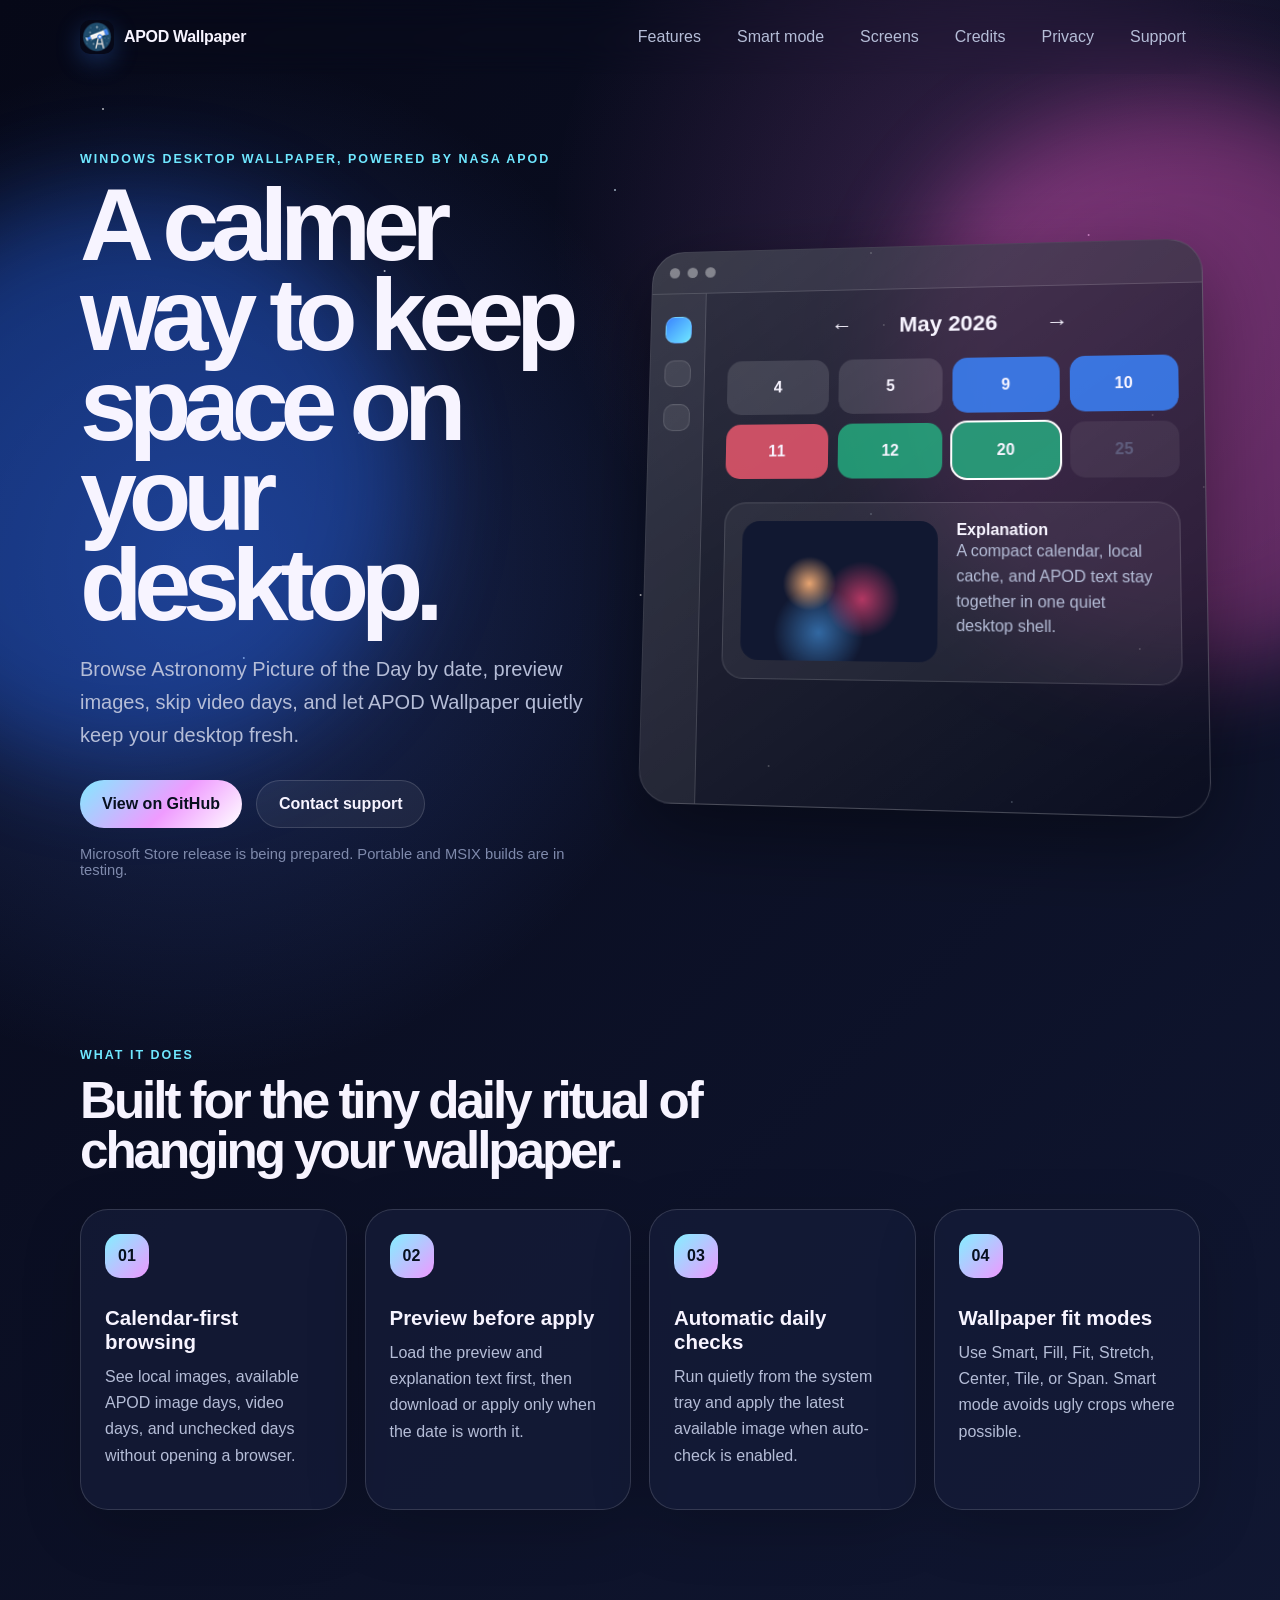
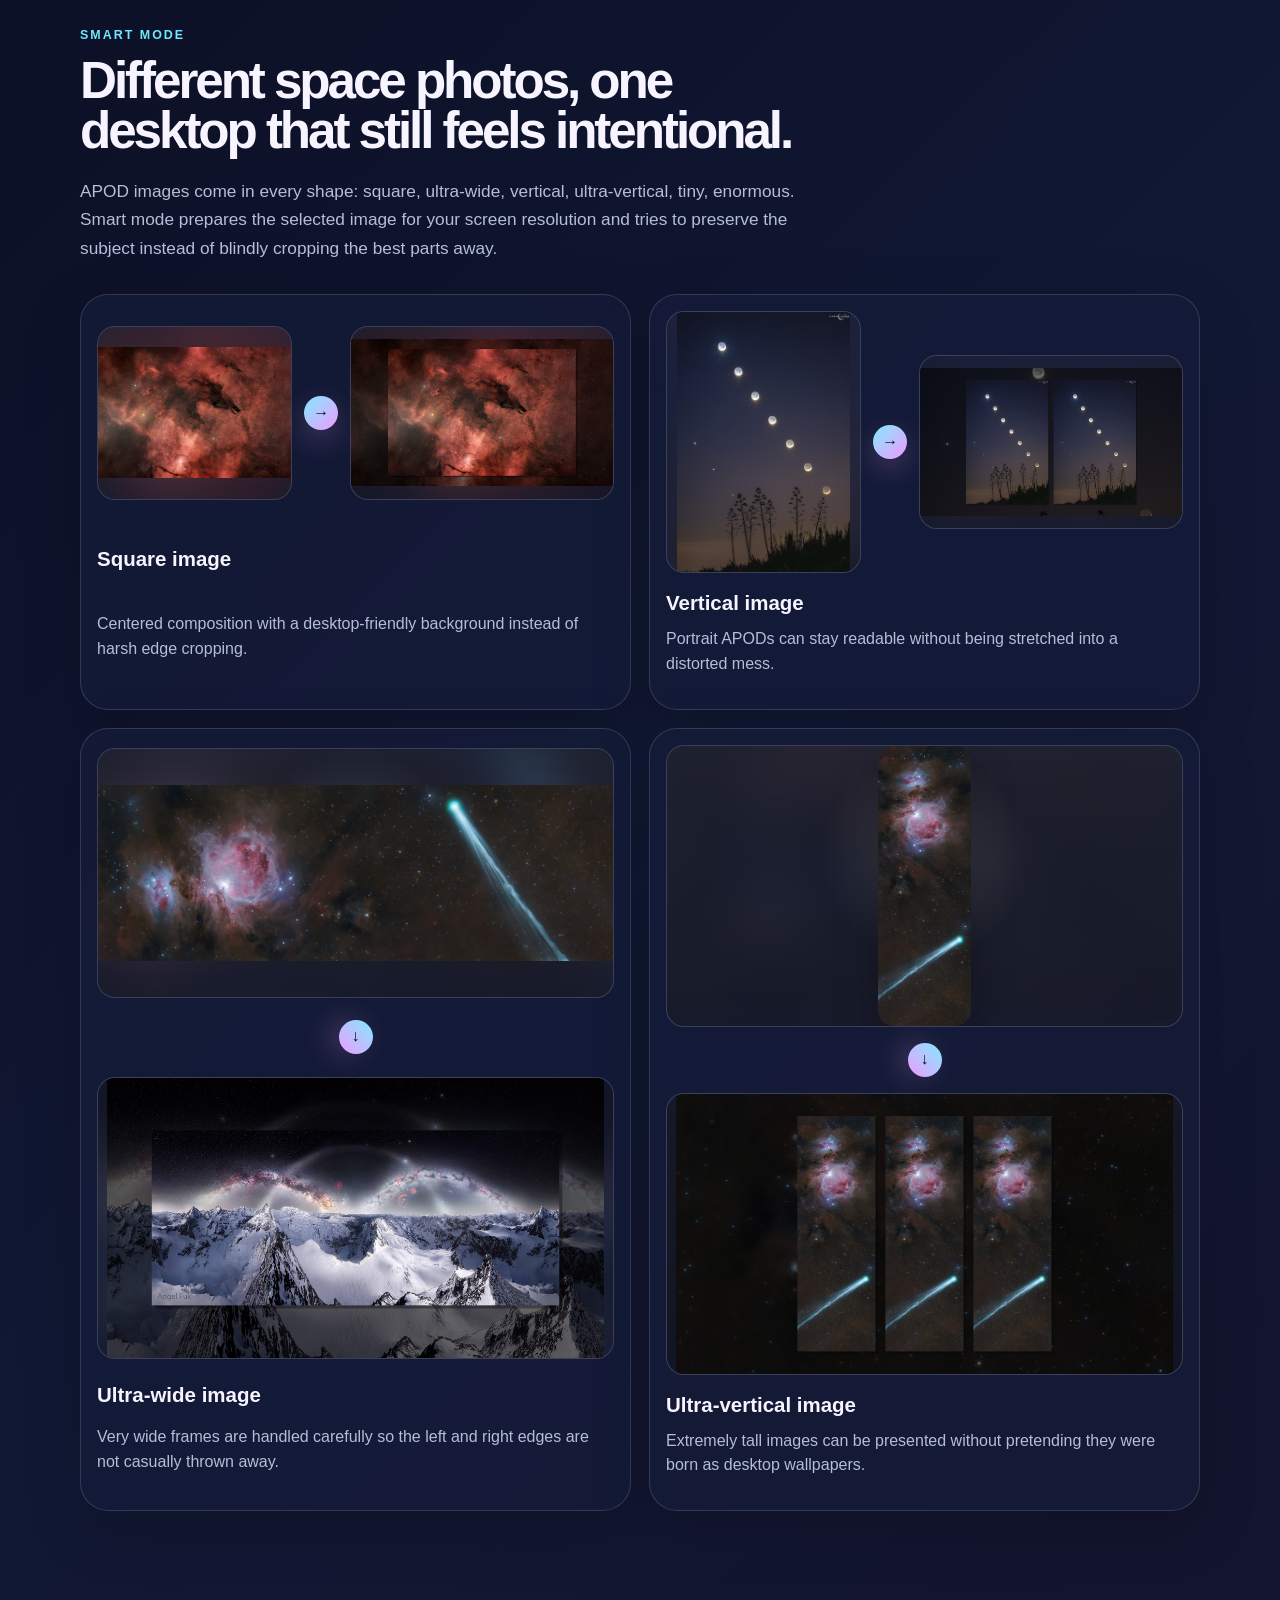
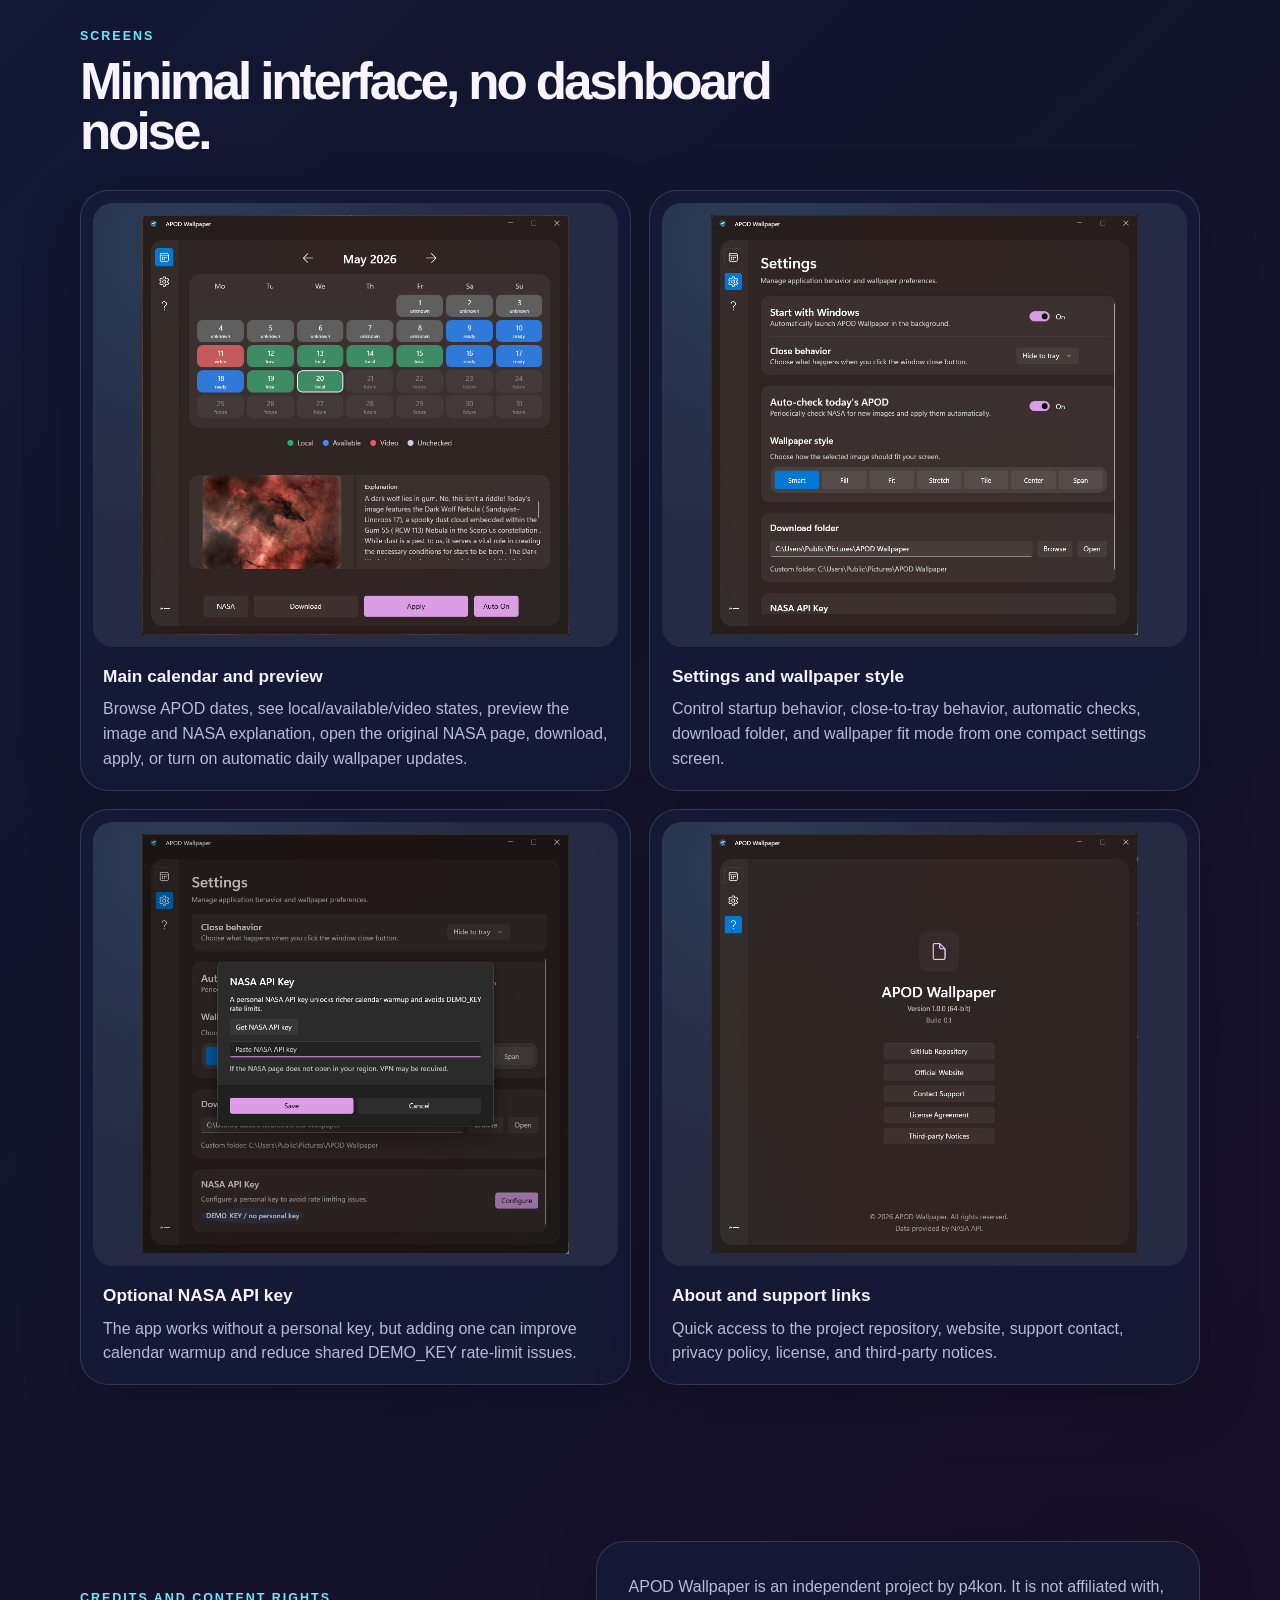
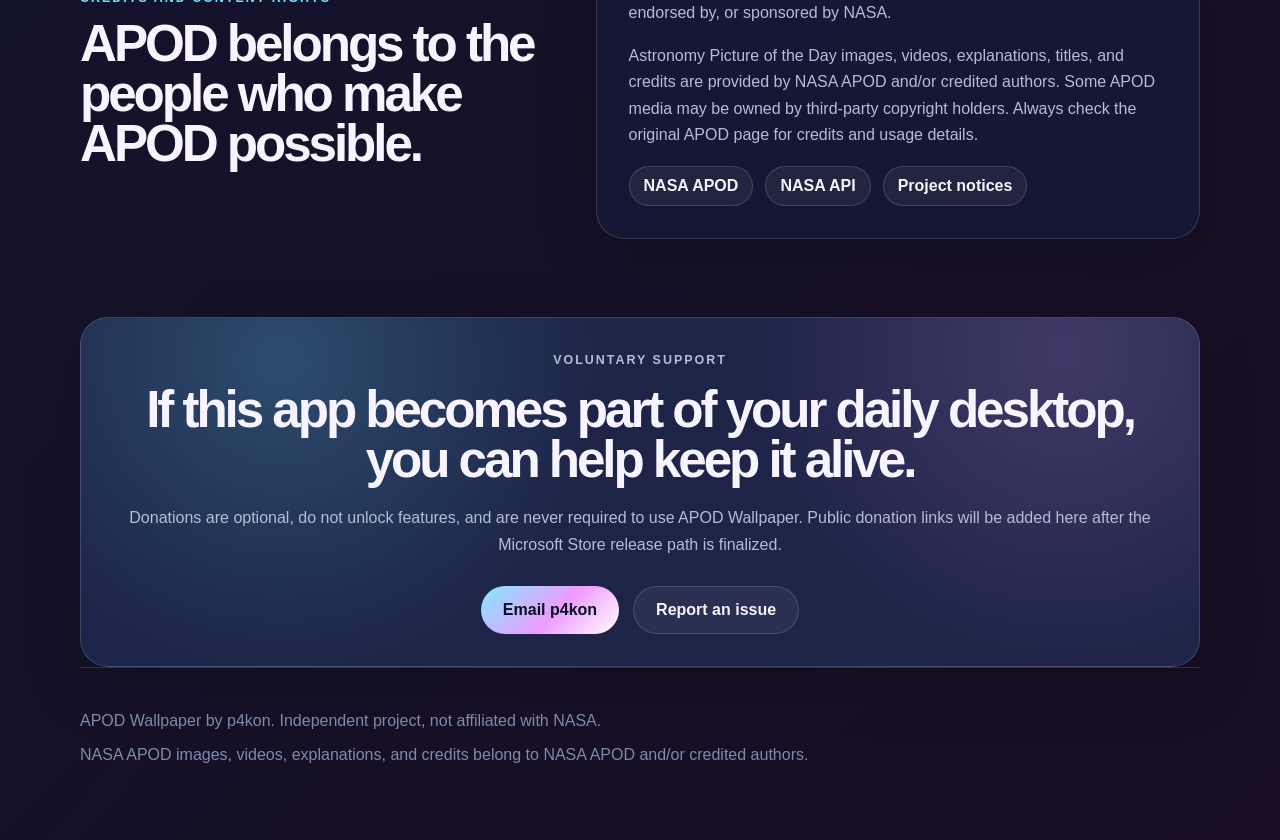
==== commit 191199c9: "Add public privacy page" ====
--- a/website/index.html
+++ b/website/index.html
@@ -28,7 +28,7 @@
       <a href="#smart">Smart mode</a>
       <a href="#screens">Screens</a>
       <a href="#credits">Credits</a>
-      <a href="#privacy">Privacy</a>
+      <a href="privacy.html">Privacy</a>
       <a href="#support">Support</a>
     </nav>
   </header>
@@ -264,20 +264,6 @@
       </div>
     </section>
 
-    <section id="privacy" class="section split">
-      <div>
-        <p class="eyebrow">Privacy</p>
-        <h2>Local-first by design.</h2>
-      </div>
-      <div class="panel">
-        <p>
-          APOD Wallpaper stores settings and optional NASA API key data locally on your device.
-          It contacts NASA APOD services to fetch metadata, images, and APOD pages.
-        </p>
-        <a href="https://github.com/p4kon/apod_wallpaper/blob/main/PRIVACY.md">Read the privacy policy</a>
-      </div>
-    </section>
-
     <section id="support" class="section support-card">
       <p class="eyebrow">Voluntary support</p>
       <h2>If this app becomes part of your daily desktop, you can help keep it alive.</h2>
--- a/website/styles.css
+++ b/website/styles.css
@@ -620,6 +620,46 @@
   font-weight: 800;
 }
 
+.legal-page {
+  max-width: 880px;
+}
+
+.legal-page h1 {
+  margin-bottom: 14px;
+  font-size: clamp(3rem, 7vw, 6.2rem);
+}
+
+.legal-card {
+  padding: 34px;
+  border: 1px solid var(--line);
+  border-radius: var(--radius);
+  background: var(--card);
+  box-shadow: 0 18px 60px rgba(0, 0, 0, 0.18);
+}
+
+.legal-card h2 {
+  margin: 34px 0 12px;
+  font-size: clamp(1.45rem, 3vw, 2.2rem);
+  letter-spacing: -0.04em;
+}
+
+.legal-card p,
+.legal-card li {
+  color: var(--muted);
+  line-height: 1.72;
+}
+
+.legal-card ul {
+  display: grid;
+  gap: 10px;
+  padding-left: 1.2rem;
+}
+
+.legal-card a {
+  color: var(--cyan);
+  font-weight: 800;
+}
+
 .inline-links {
   display: flex;
   flex-wrap: wrap;
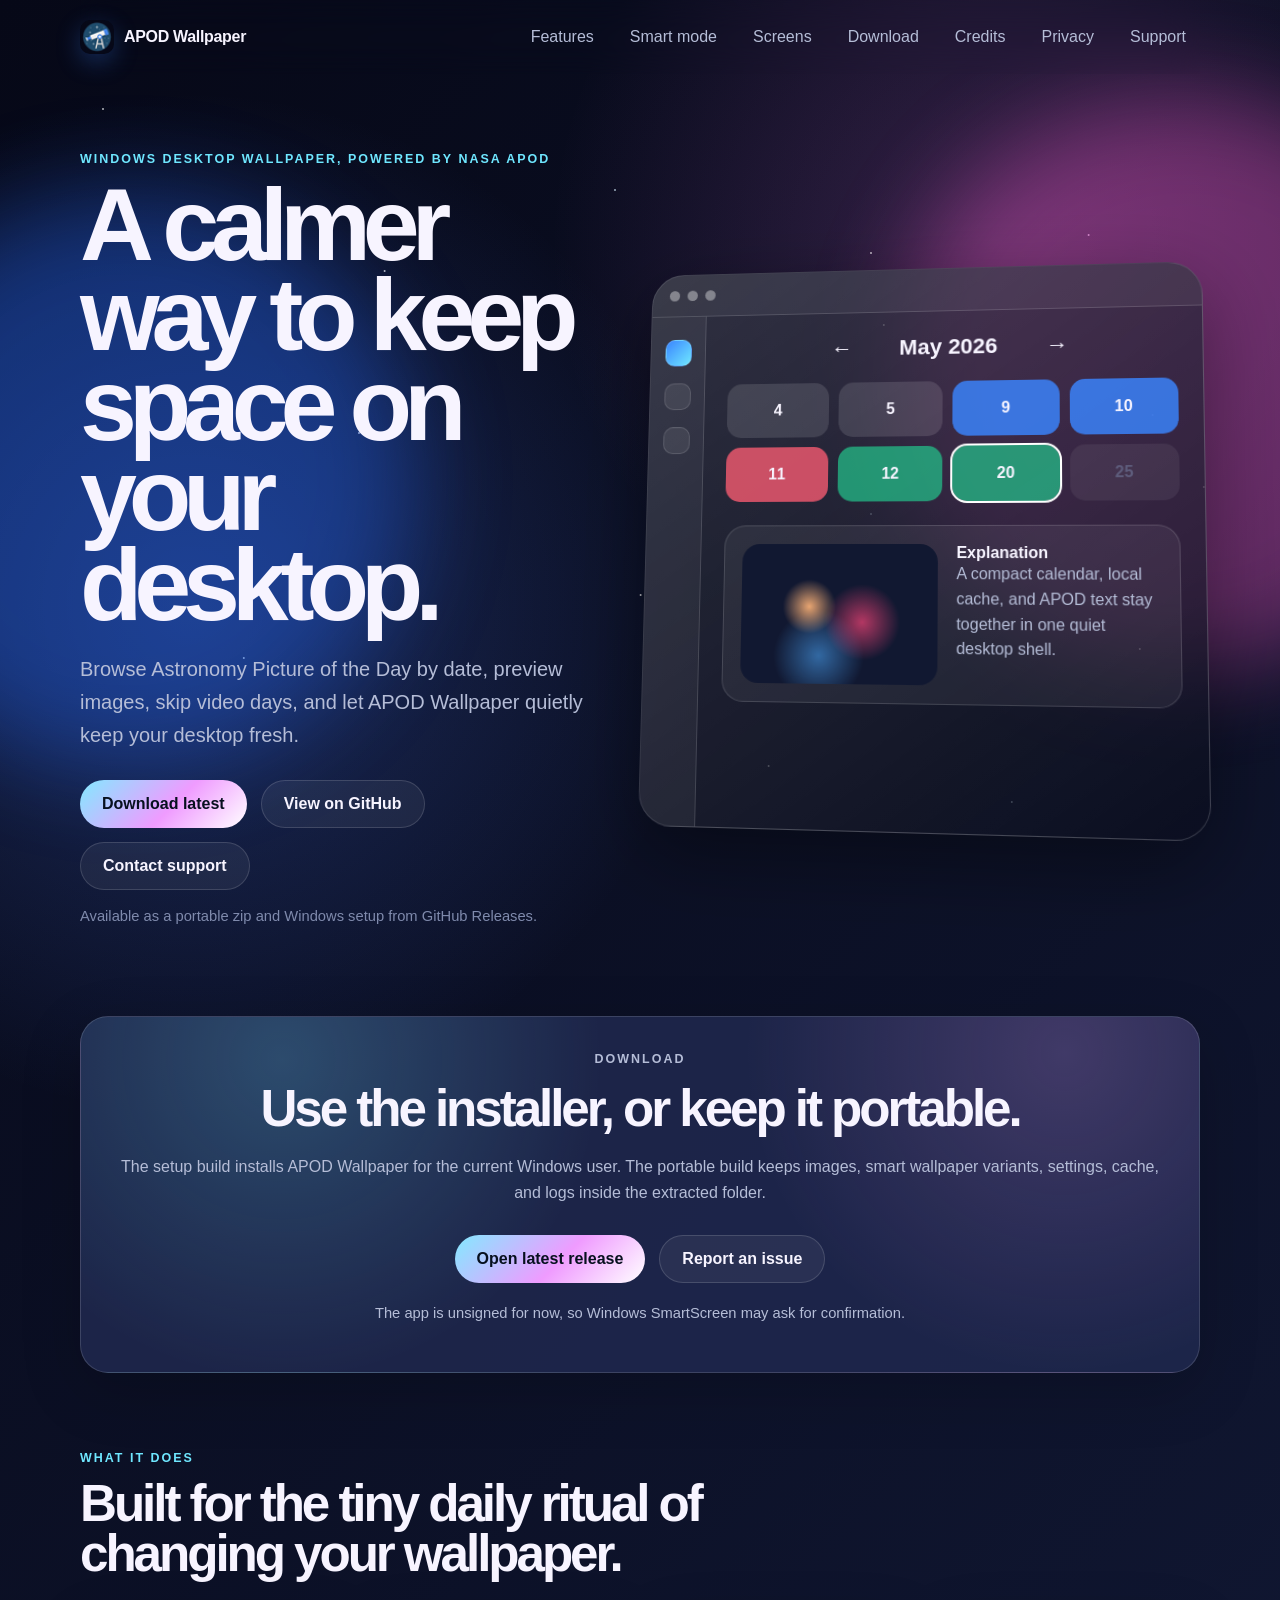
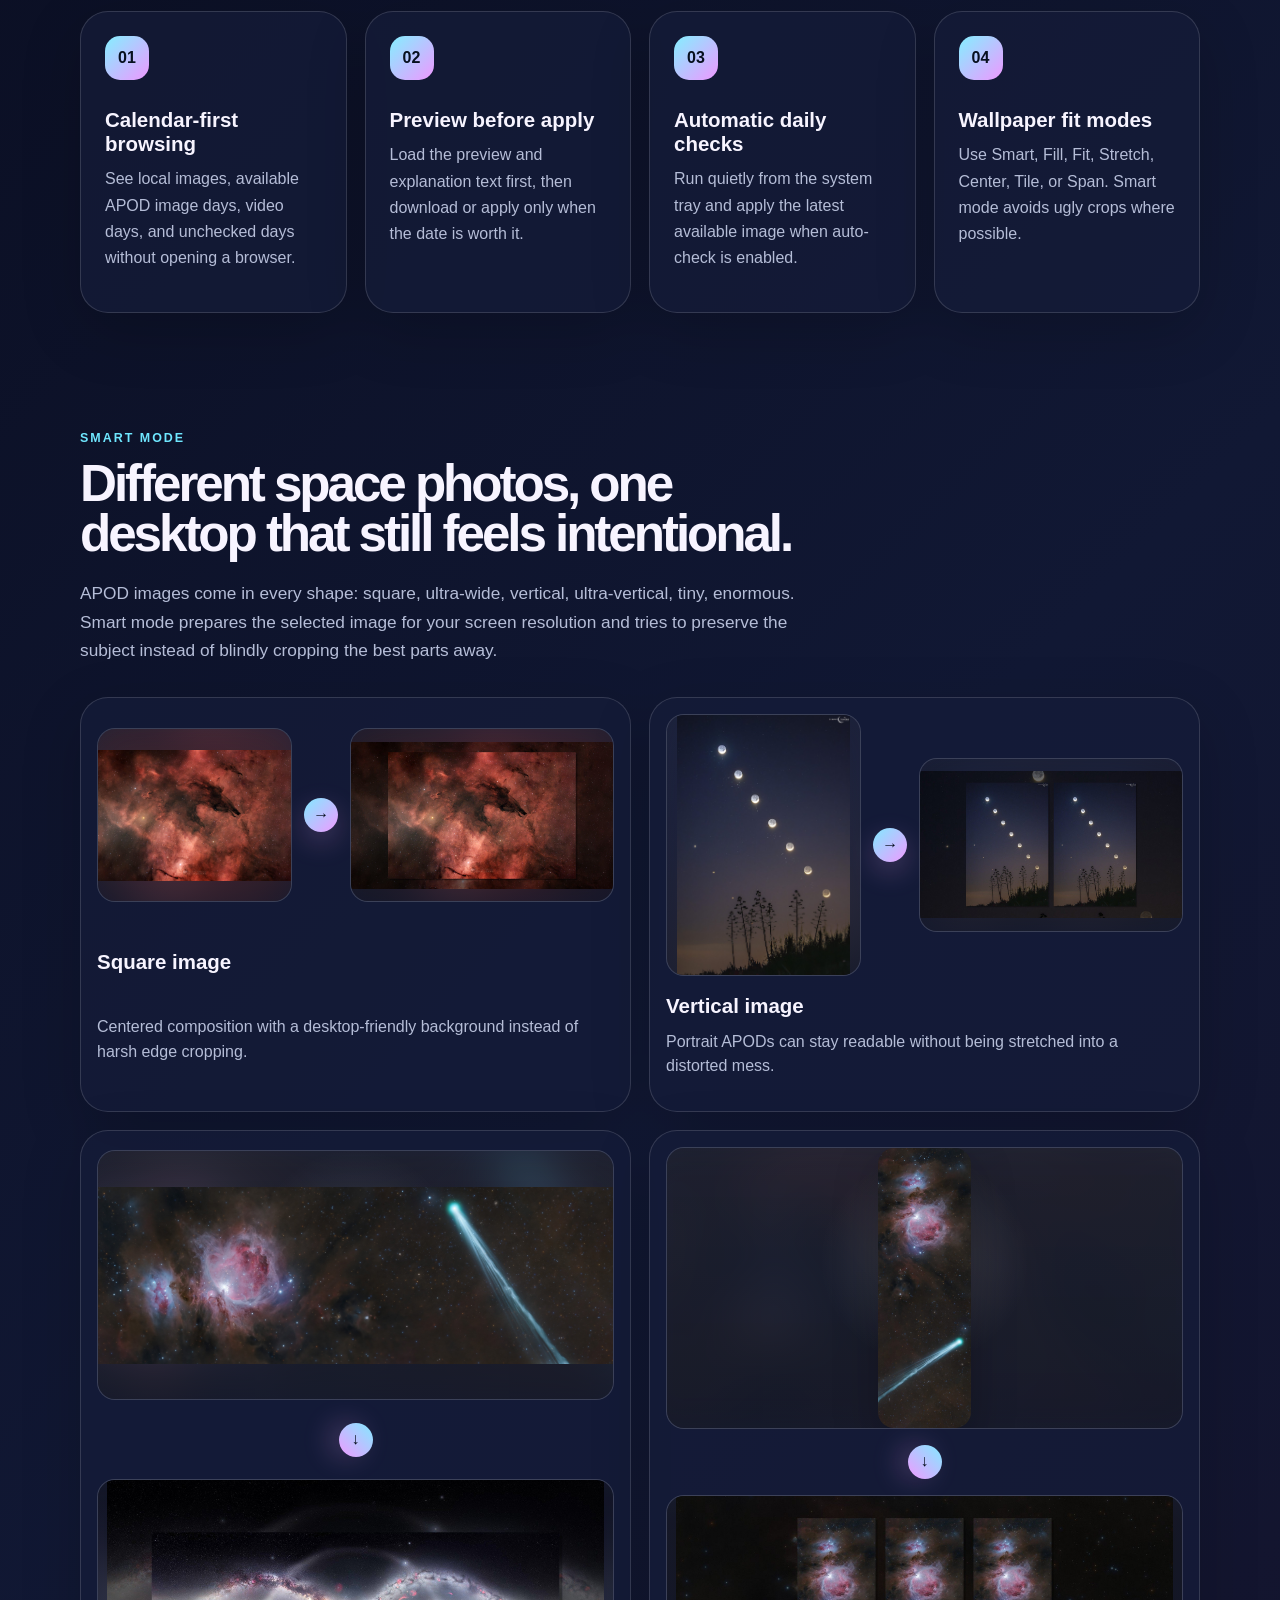
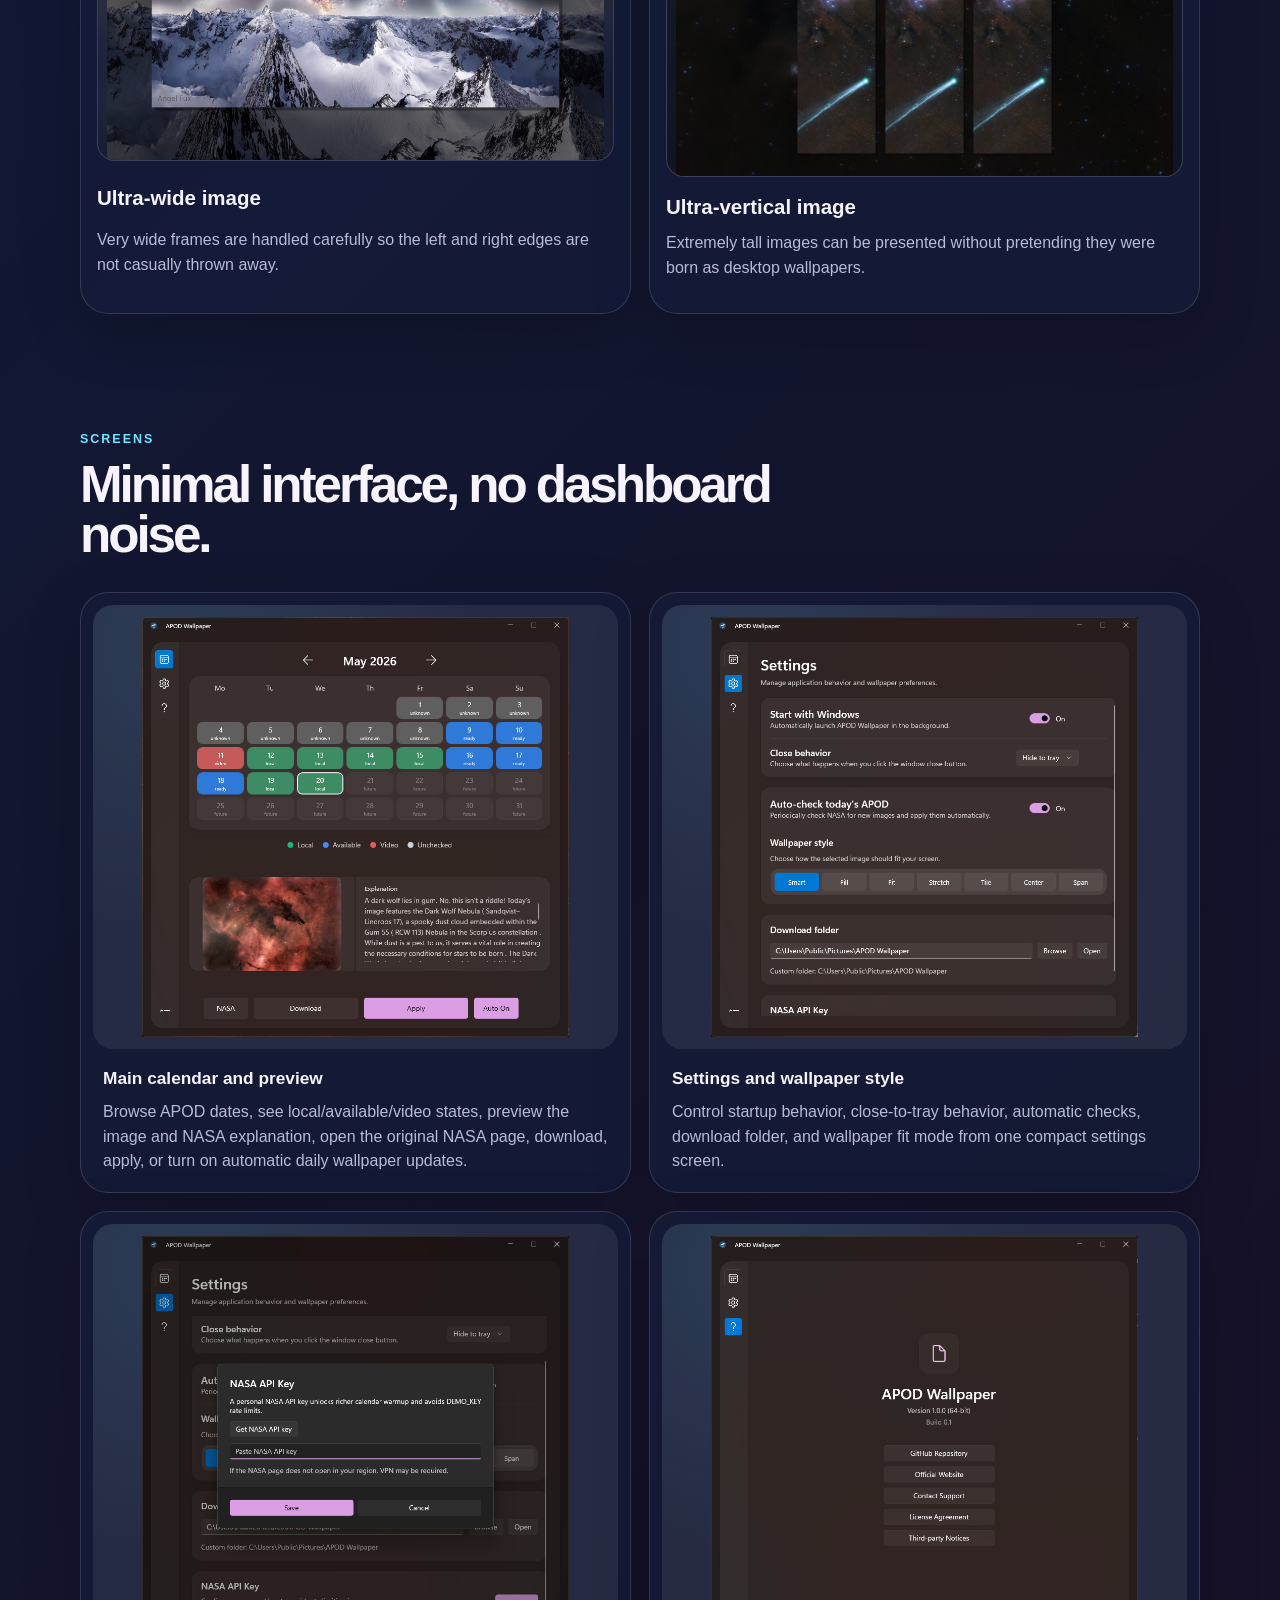
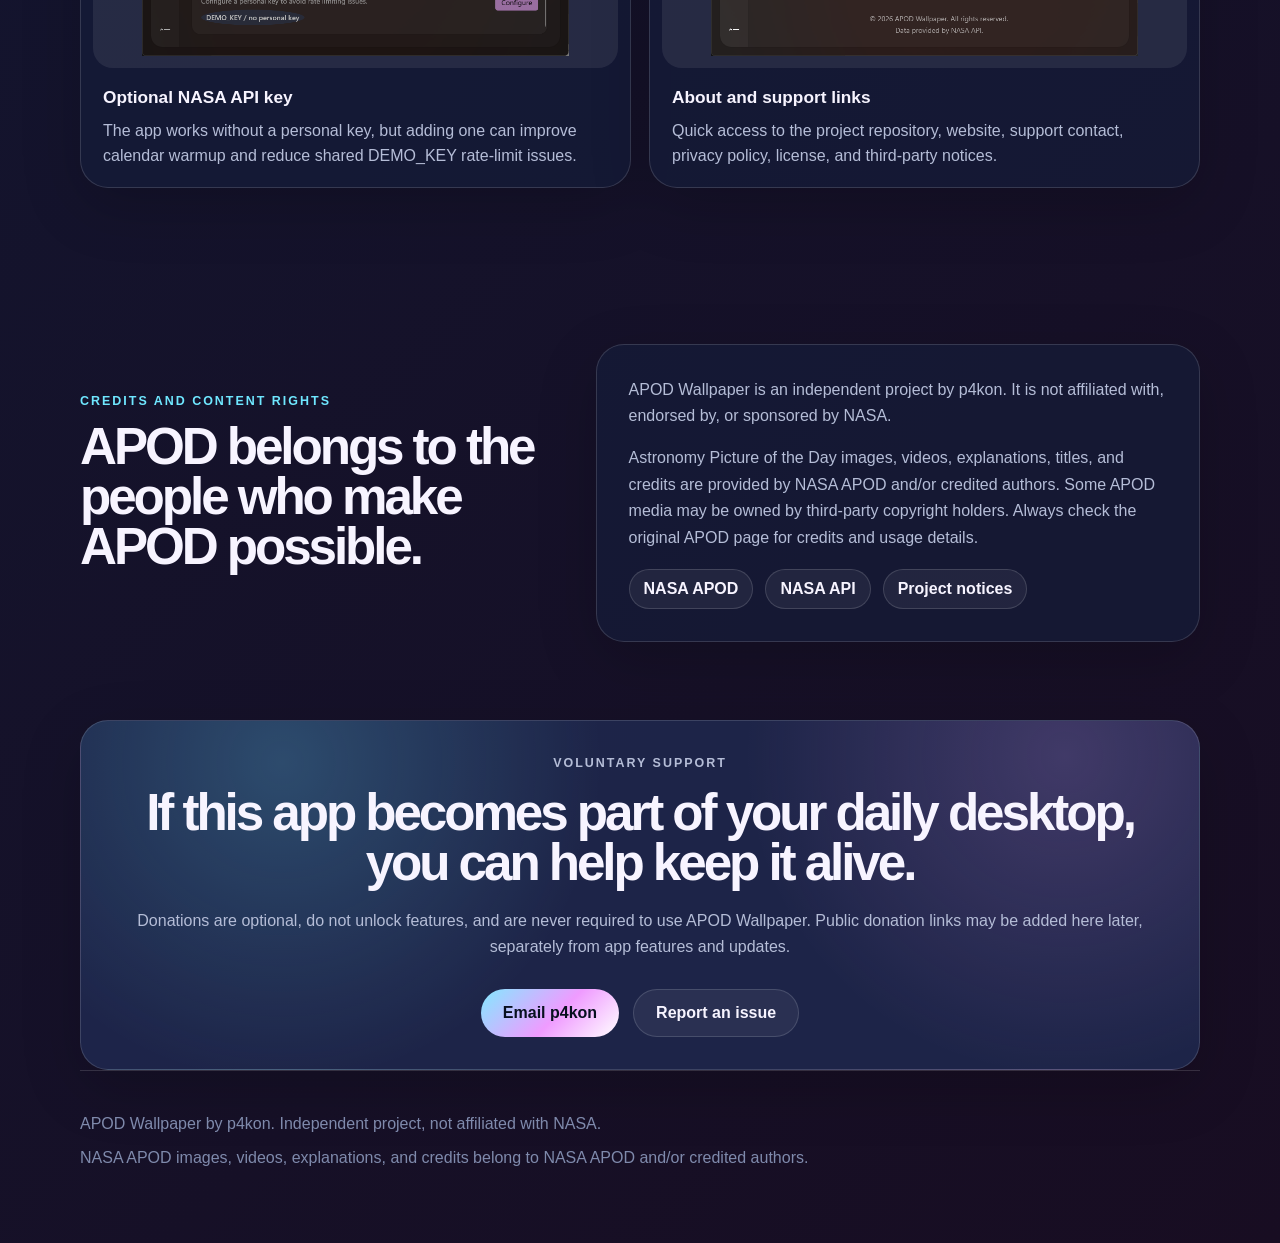
==== commit e388b3e6: "Prepare public release packaging" ====
--- a/website/index.html
+++ b/website/index.html
@@ -27,6 +27,7 @@
       <a href="#features">Features</a>
       <a href="#smart">Smart mode</a>
       <a href="#screens">Screens</a>
+      <a href="#download">Download</a>
       <a href="#credits">Credits</a>
       <a href="privacy.html">Privacy</a>
       <a href="#support">Support</a>
@@ -43,10 +44,11 @@
           and let APOD Wallpaper quietly keep your desktop fresh.
         </p>
         <div class="actions">
-          <a class="button primary" href="https://github.com/p4kon/apod_wallpaper">View on GitHub</a>
+          <a class="button primary" href="https://github.com/p4kon/apod_wallpaper/releases/latest">Download latest</a>
+          <a class="button ghost" href="https://github.com/p4kon/apod_wallpaper">View on GitHub</a>
           <a class="button ghost" href="mailto:p4kon1@gmail.com?subject=APOD%20Wallpaper%20support">Contact support</a>
         </div>
-        <p class="microcopy">Microsoft Store release is being prepared. Portable and MSIX builds are in testing.</p>
+        <p class="microcopy">Available as a portable zip and Windows setup from GitHub Releases.</p>
       </div>
 
       <div class="app-preview" aria-label="APOD Wallpaper app preview">
@@ -85,6 +87,21 @@
           </section>
         </div>
       </div>
+    </section>
+
+    <section id="download" class="section support-card">
+      <p class="eyebrow">Download</p>
+      <h2>Use the installer, or keep it portable.</h2>
+      <p>
+        The setup build installs APOD Wallpaper for the current Windows user.
+        The portable build keeps images, smart wallpaper variants, settings, cache,
+        and logs inside the extracted folder.
+      </p>
+      <div class="actions">
+        <a class="button primary" href="https://github.com/p4kon/apod_wallpaper/releases/latest">Open latest release</a>
+        <a class="button ghost" href="https://github.com/p4kon/apod_wallpaper/issues">Report an issue</a>
+      </div>
+      <p class="microcopy">The app is unsigned for now, so Windows SmartScreen may ask for confirmation.</p>
     </section>
 
     <section id="features" class="section feature-section">
@@ -269,7 +286,7 @@
       <h2>If this app becomes part of your daily desktop, you can help keep it alive.</h2>
       <p>
         Donations are optional, do not unlock features, and are never required to use APOD Wallpaper.
-        Public donation links will be added here after the Microsoft Store release path is finalized.
+        Public donation links may be added here later, separately from app features and updates.
       </p>
       <div class="actions">
         <a class="button primary" href="mailto:p4kon1@gmail.com?subject=APOD%20Wallpaper">Email p4kon</a>
